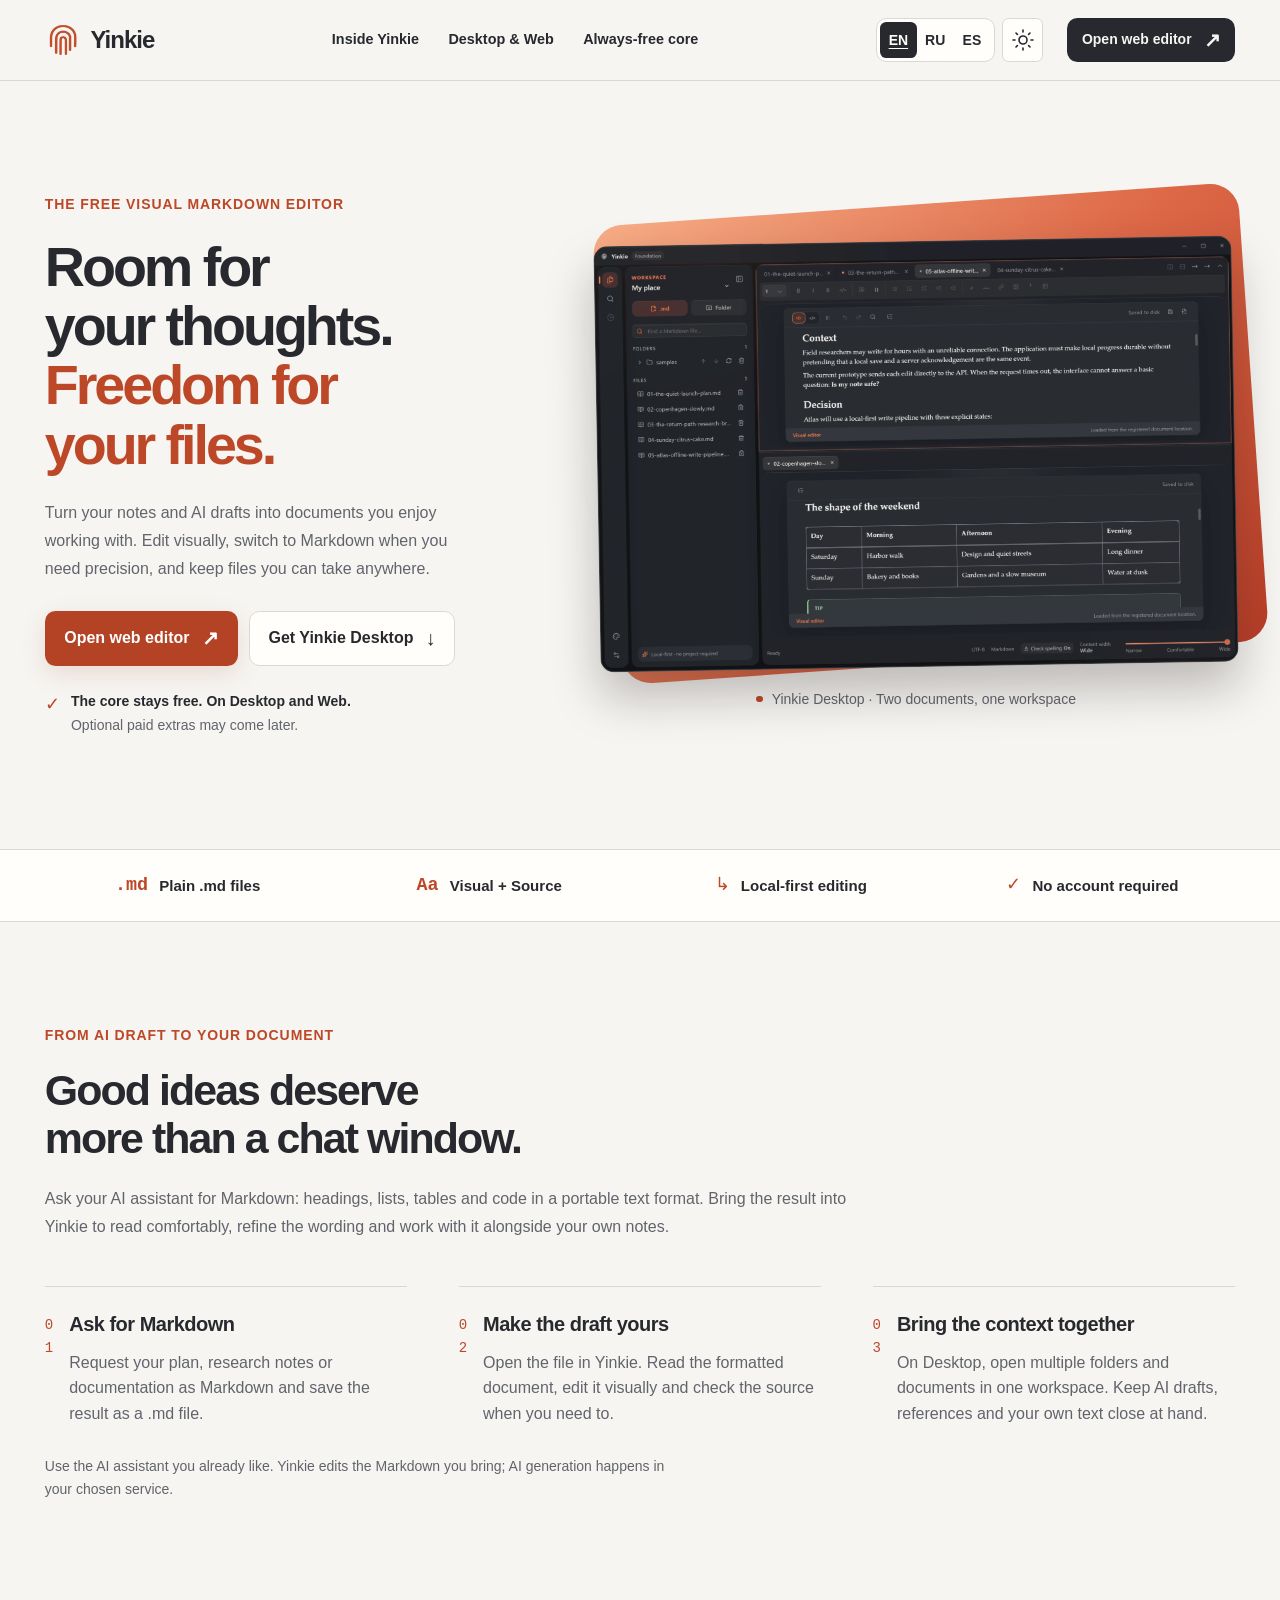
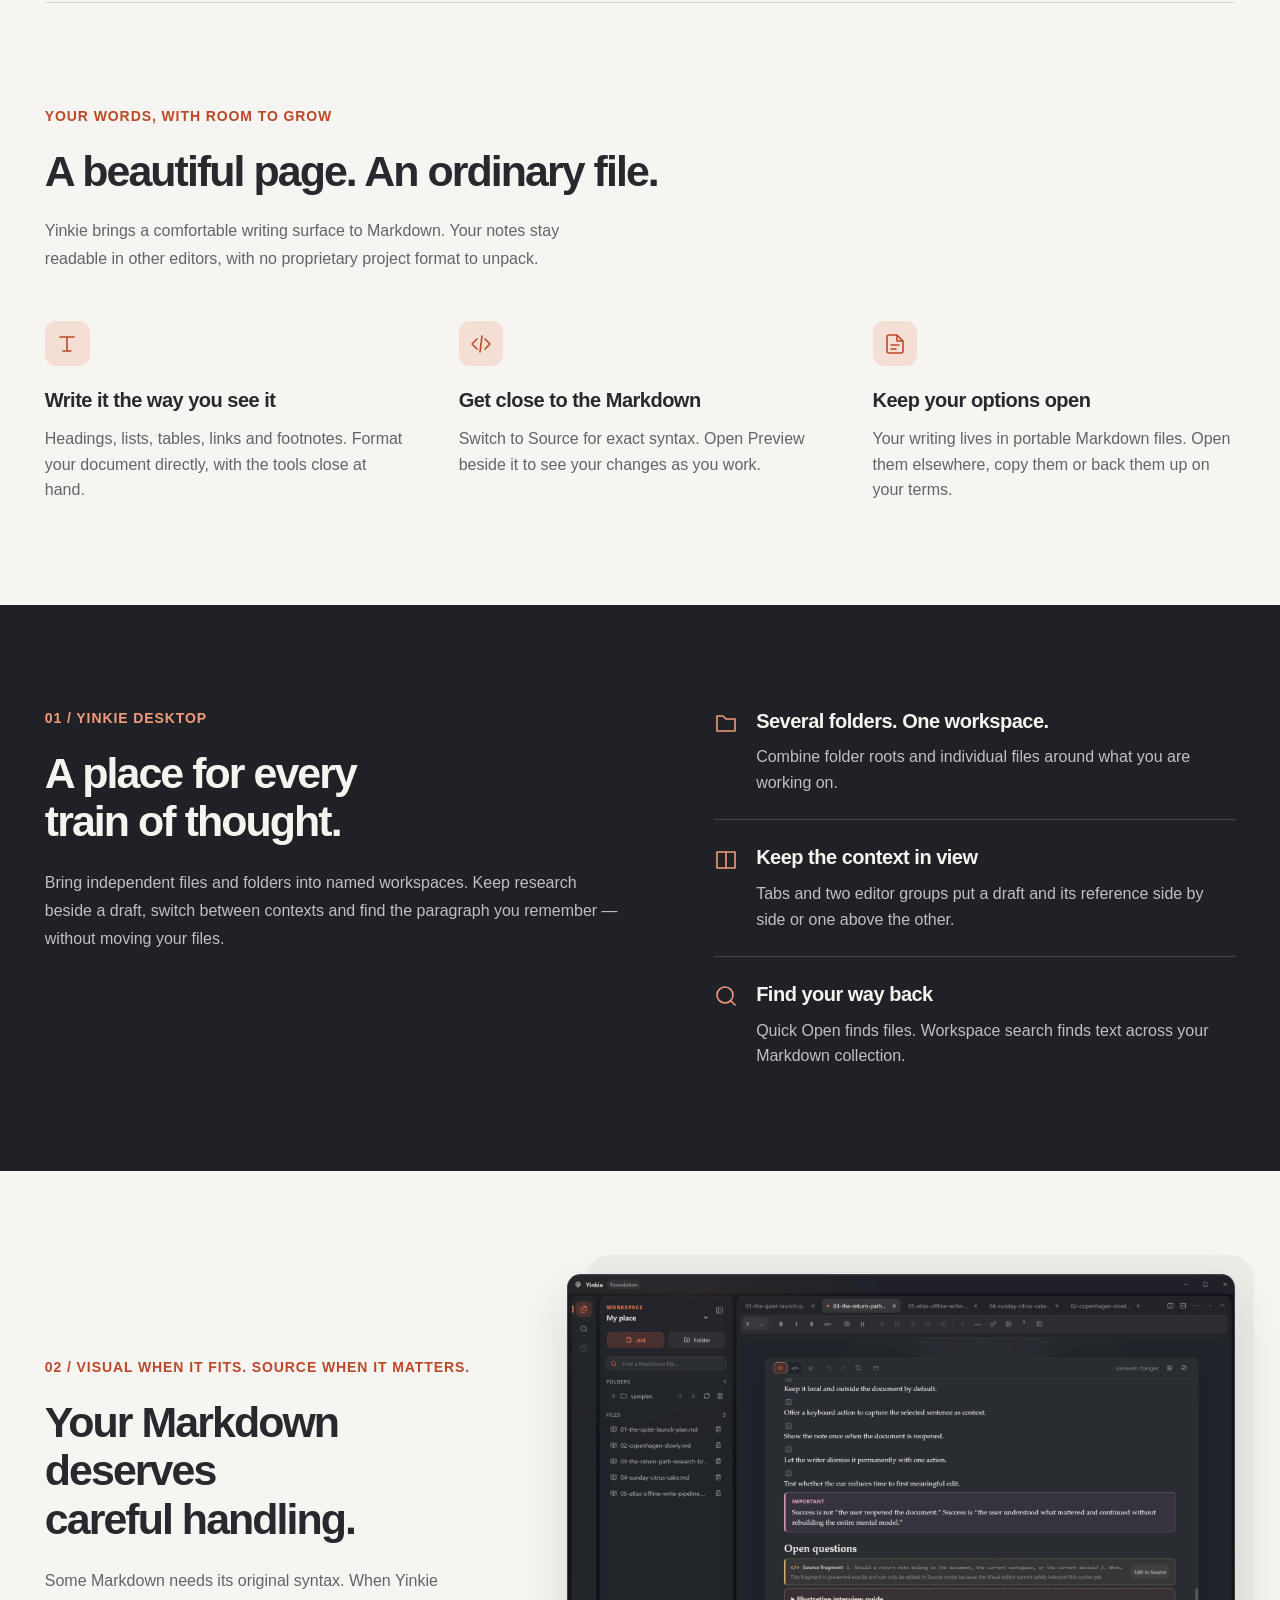
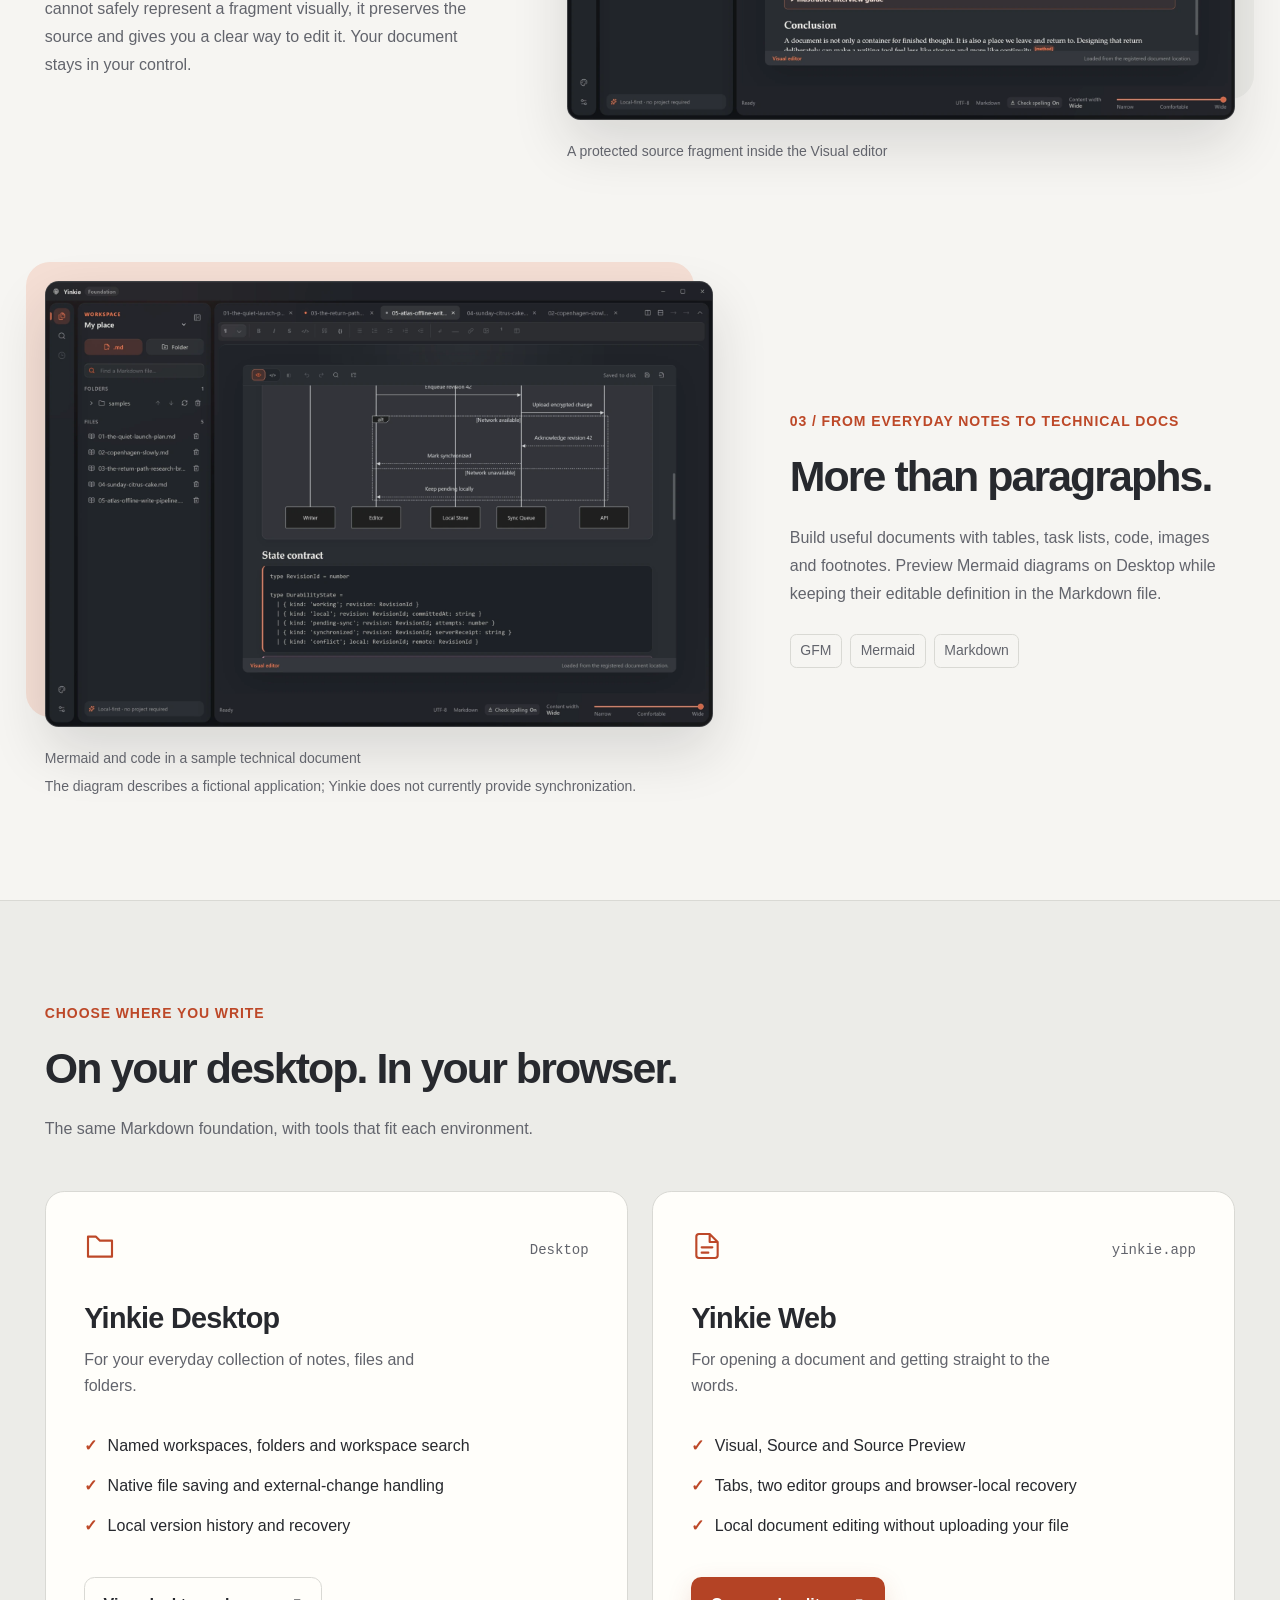
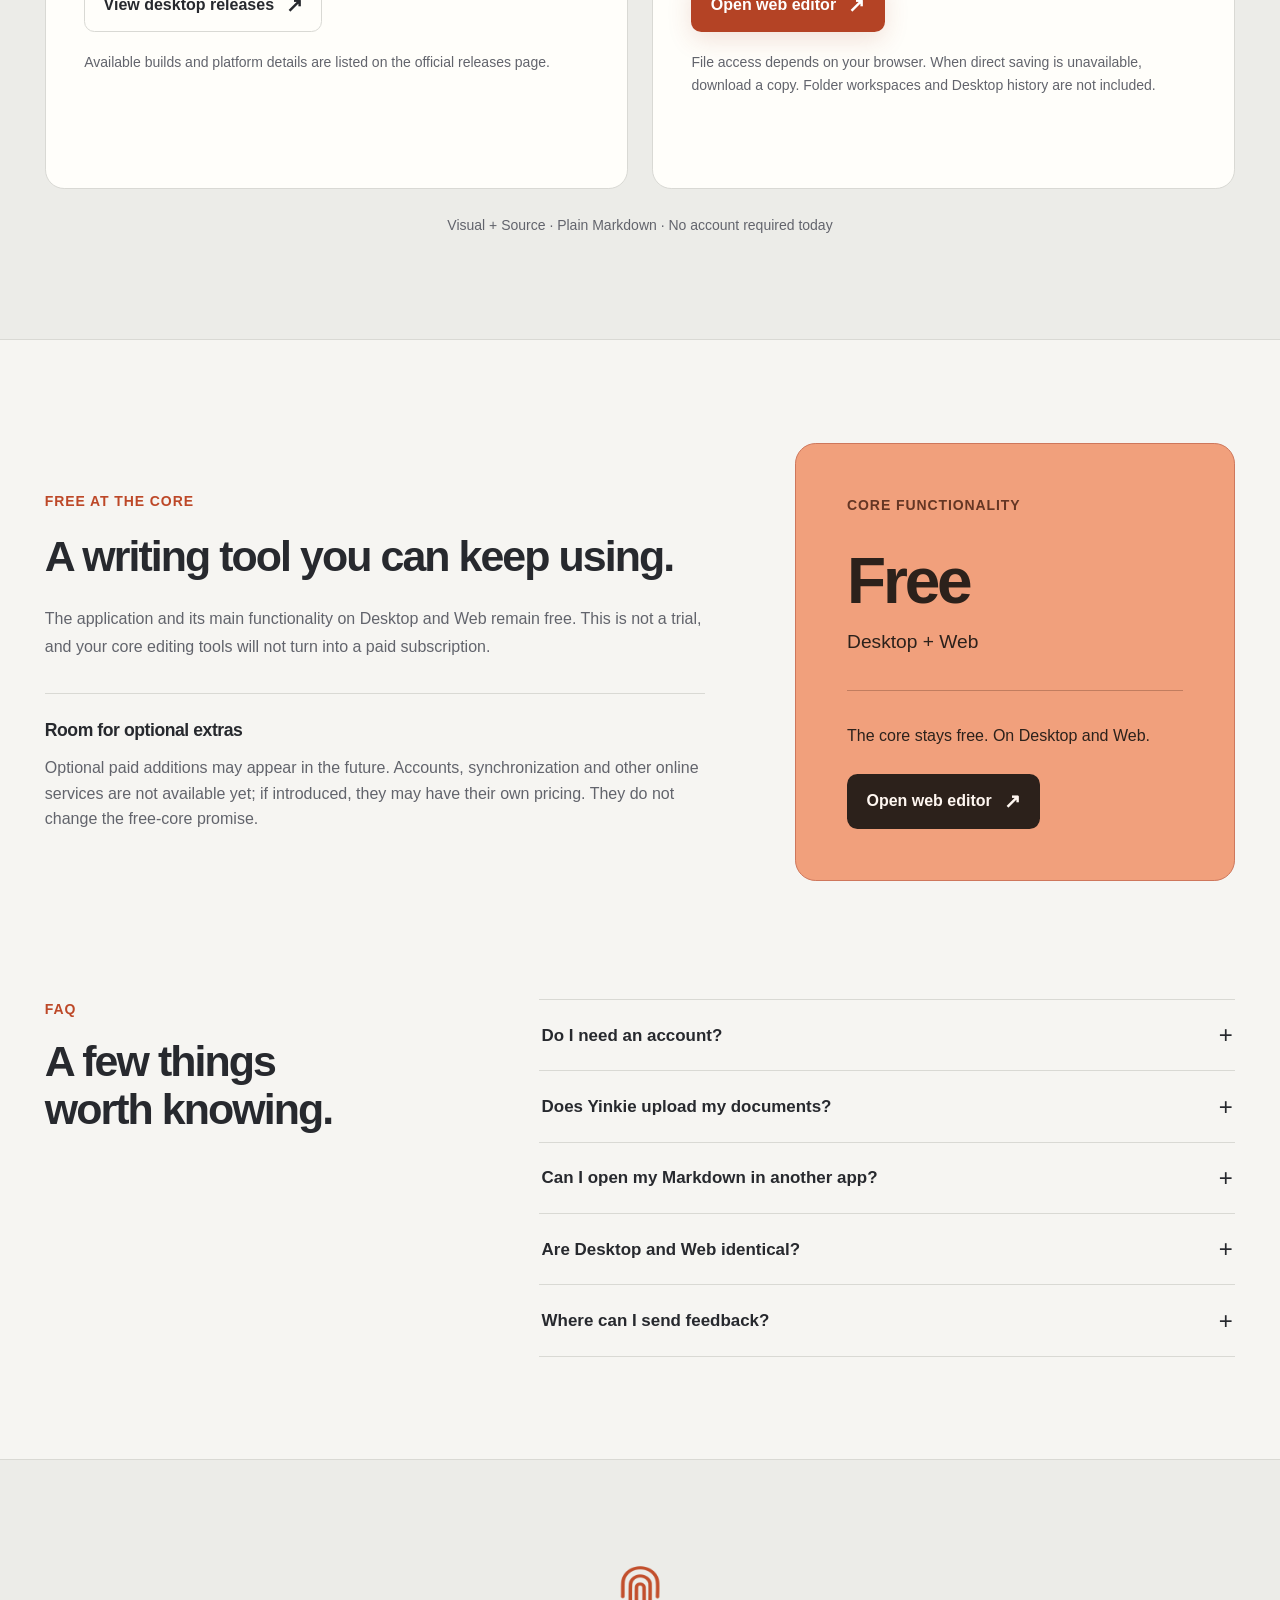
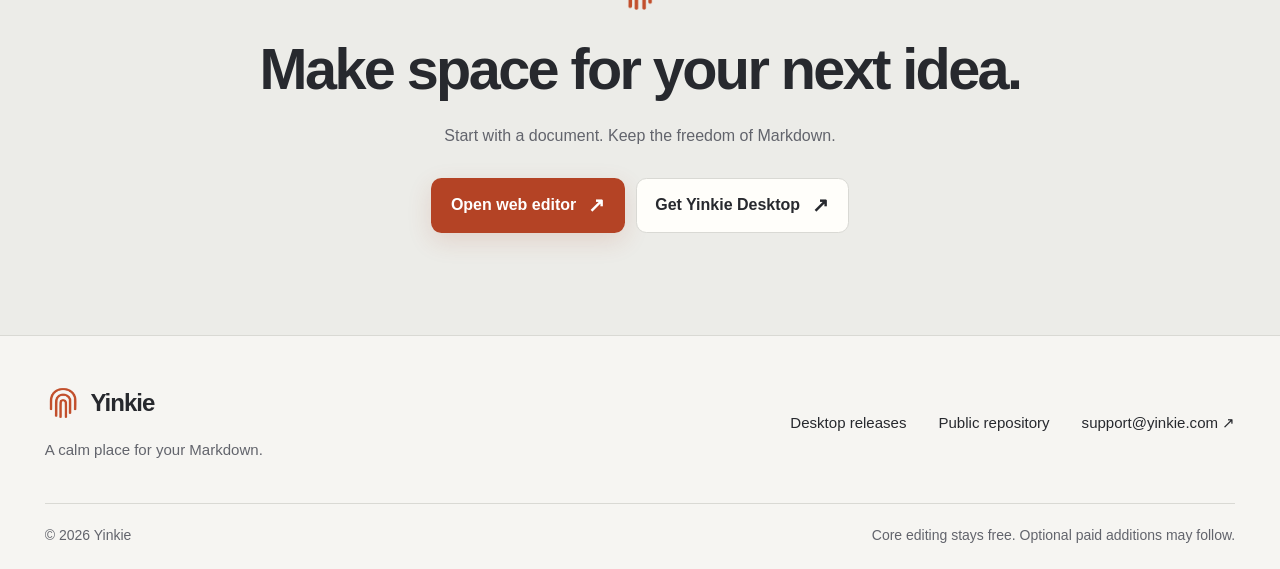
==== index.html @ 66e775d3 "Landing: Present free Markdown editing and AI document workflows" ====
<!doctype html>
<html lang="en">
<head>
  <meta charset="utf-8"/>
  <meta name="viewport" content="width=device-width, initial-scale=1"/>
  <title>Yinkie — Free visual Markdown editor</title>
  <meta name="description" content="A free visual Markdown editor for your notes and AI-generated documents. Open multiple folders on Desktop, edit visually and keep portable .md files."/>
  <meta name="theme-color" content="#f6f5f2"/>
  <meta name="color-scheme" content="light dark"/>
  <link rel="canonical" href="https://yinkie.com/"/>
  <meta property="og:type" content="website"/>
  <meta property="og:url" content="https://yinkie.com/"/>
  <meta property="og:site_name" content="Yinkie"/>
  <meta property="og:title" content="Yinkie — Free visual Markdown editor"/>
  <meta property="og:description" content="A free visual Markdown editor for your notes and AI-generated documents. Open multiple folders on Desktop, edit visually and keep portable .md files."/>
  <meta name="twitter:card" content="summary"/>
  <meta name="twitter:title" content="Yinkie — Free visual Markdown editor"/>
  <meta name="twitter:description" content="A free visual Markdown editor for your notes and AI-generated documents. Open multiple folders on Desktop, edit visually and keep portable .md files."/>
  <link rel="icon" type="image/png" href="assets/yinkie-icon.png"/>
  <script>
    try {
      const choice = localStorage.getItem('yinkie-site-theme');
      if (choice === 'light' || choice === 'dark') document.documentElement.dataset.theme = choice;
    } catch {}
  </script>
  <link rel="stylesheet" href="styles.css"/>
  <script defer src="locales.js"></script>
  <script defer src="app.js"></script>
</head>
<body>
  <a class="skip-link" href="#main"><span data-i18n="nav.skip">Skip to content</span></a>
  <header class="site-header">
    <div class="header-inner wrap">
      <a class="brand" href="#top" aria-label="Yinkie"><img src="assets/yinkie-icon.png" width="36" height="36" alt=""/><span>Yinkie</span></a>
      <nav class="main-nav" aria-label="Yinkie">
        <a href="#inside"><span data-i18n="nav.features">Inside Yinkie</span></a>
        <a href="#platforms"><span data-i18n="nav.platforms">Desktop &amp; Web</span></a>
        <a href="#free"><span data-i18n="nav.free">Always-free core</span></a>
      </nav>
      <div class="header-tools" hidden data-enhancement>
        <div class="language-controls" role="group" aria-label="Language" data-i18n-label="nav.language">
          <button type="button" lang="en" data-locale="en" aria-label="English" aria-pressed="true">EN</button>
          <button type="button" lang="ru" data-locale="ru" aria-label="Русский" aria-pressed="false">RU</button>
          <button type="button" lang="es" data-locale="es" aria-label="Español" aria-pressed="false">ES</button>
        </div>
        <button class="theme-toggle" type="button" aria-label="Dark theme" data-i18n-label="nav.theme" aria-pressed="false" data-theme-toggle><svg aria-hidden="true" viewBox="0 0 24 24" fill="none" stroke="currentColor" stroke-width="1.6" stroke-linecap="round" stroke-linejoin="round"><path d="M12 8a4 4 0 1 0 0 8 4 4 0 0 0 0-8 M12 2v2 M12 20v2 M2 12h2 M20 12h2 M5 5l1.4 1.4 M17.6 17.6l1.4 1.4 M5 19l1.4-1.4 M17.6 6.4l1.4-1.4"/></svg></button>
      </div>
      <a class="button compact header-action" href="https://yinkie.app"><span data-i18n="action.web">Open web editor</span><span aria-hidden="true">↗</span></a>
    </div>
  </header>
  <main id="main" tabindex="-1">
    <section class="hero wrap" id="top" aria-labelledby="hero-title">
      <div class="hero-copy">
        <p data-i18n="hero.eyebrow" class="eyebrow">THE FREE VISUAL MARKDOWN EDITOR</p>
        <h1 id="hero-title"><span data-i18n="hero.title">Room for your thoughts.</span> <span data-i18n="hero.accent" class="accent">Freedom for your files.</span></h1>
        <p data-i18n="hero.body" class="lede">Turn your notes and AI drafts into documents you enjoy working with. Edit visually, switch to Markdown when you need precision, and keep files you can take anywhere.</p>
        <div class="actions"><a class="button primary" href="https://yinkie.app"><span data-i18n="action.web">Open web editor</span><span aria-hidden="true">↗</span></a><a class="button secondary" href="#platforms"><span data-i18n="action.desktop">Get Yinkie Desktop</span><span aria-hidden="true">↓</span></a></div>
        <div class="free-promise"><span aria-hidden="true" class="check">✓</span><div><strong data-i18n="hero.free">The core stays free. On Desktop and Web.</strong><span data-i18n="hero.note">Optional paid extras may come later.</span></div></div>
      </div>
      <figure class="hero-media">
        <div class="product-frame"><img src="assets/screenshots/yinkie-hero.webp" width="1800" height="1201" alt="Dark Yinkie Desktop with sample documents in two editor groups and a workspace sidebar." data-i18n-alt="hero.alt" fetchpriority="high"/></div>
        <figcaption><span class="status-dot" aria-hidden="true"></span><span data-i18n="hero.caption">Yinkie Desktop · Two documents, one workspace</span></figcaption>
      </figure>
    </section>
    <div class="trust-strip"><div class="wrap trust-inner">
      <div><span class="trust-symbol" aria-hidden="true">.md</span><span data-i18n="trust.files">Plain .md files</span></div>
<div><span class="trust-symbol" aria-hidden="true">Aa</span><span data-i18n="trust.modes">Visual + Source</span></div>
<div><span class="trust-symbol" aria-hidden="true">↳</span><span data-i18n="trust.local">Local-first editing</span></div>
<div><span class="trust-symbol" aria-hidden="true">✓</span><span data-i18n="trust.account">No account required</span></div>
    </div></div>
    <section class="ai-section wrap section" aria-labelledby="ai-title">
      <div class="ai-heading"><p data-i18n="ai.kicker" class="eyebrow">FROM AI DRAFT TO YOUR DOCUMENT</p><h2 data-i18n="ai.title" id="ai-title">Good ideas deserve more than a chat window.</h2><p data-i18n="ai.body" class="lede">Ask your AI assistant for Markdown: headings, lists, tables and code in a portable text format. Bring the result into Yinkie to read comfortably, refine the wording and work with it alongside your own notes.</p></div>
      <ol class="ai-flow"><li><span class="step-number" aria-hidden="true">01</span><div><h3 data-i18n="ai.one.title" >Ask for Markdown</h3><p data-i18n="ai.one.body" >Request your plan, research notes or documentation as Markdown and save the result as a .md file.</p></div></li><li><span class="step-number" aria-hidden="true">02</span><div><h3 data-i18n="ai.two.title" >Make the draft yours</h3><p data-i18n="ai.two.body" >Open the file in Yinkie. Read the formatted document, edit it visually and check the source when you need to.</p></div></li><li><span class="step-number" aria-hidden="true">03</span><div><h3 data-i18n="ai.three.title" >Bring the context together</h3><p data-i18n="ai.three.body" >On Desktop, open multiple folders and documents in one workspace. Keep AI drafts, references and your own text close at hand.</p></div></li></ol>
      <p data-i18n="ai.note" class="ai-note">Use the AI assistant you already like. Yinkie edits the Markdown you bring; AI generation happens in your chosen service.</p>
    </section>
    <section class="intro section wrap" id="inside" aria-labelledby="intro-title">
      <div class="section-heading"><p data-i18n="intro.kicker" class="eyebrow">YOUR WORDS, WITH ROOM TO GROW</p><h2 data-i18n="intro.title" id="intro-title">A beautiful page. An ordinary file.</h2><p data-i18n="intro.body" class="lede">Yinkie brings a comfortable writing surface to Markdown. Your notes stay readable in other editors, with no proprietary project format to unpack.</p></div>
      <div class="feature-grid">
        <article class="feature"><div class="feature-icon"><svg aria-hidden="true" viewBox="0 0 24 24" fill="none" stroke="currentColor" stroke-width="1.6" stroke-linecap="round" stroke-linejoin="round"><path d="M5 5h14 M12 5v14 M8 19h8"/></svg></div><h3 data-i18n="feature.visual.title">Write it the way you see it</h3><p data-i18n="feature.visual.body">Headings, lists, tables, links and footnotes. Format your document directly, with the tools close at hand.</p></article>
<article class="feature"><div class="feature-icon"><svg aria-hidden="true" viewBox="0 0 24 24" fill="none" stroke="currentColor" stroke-width="1.6" stroke-linecap="round" stroke-linejoin="round"><path d="m8 7-5 5 5 5 m8-10 5 5-5 5 m-3-13-2 16"/></svg></div><h3 data-i18n="feature.source.title">Get close to the Markdown</h3><p data-i18n="feature.source.body">Switch to Source for exact syntax. Open Preview beside it to see your changes as you work.</p></article>
<article class="feature"><div class="feature-icon"><svg aria-hidden="true" viewBox="0 0 24 24" fill="none" stroke="currentColor" stroke-width="1.6" stroke-linecap="round" stroke-linejoin="round"><path d="M14 3H6a2 2 0 0 0-2 2v14a2 2 0 0 0 2 2h12a2 2 0 0 0 2-2V9z M14 3v6h6 M8 13h8 M8 17h5"/></svg></div><h3 data-i18n="feature.files.title">Keep your options open</h3><p data-i18n="feature.files.body">Your writing lives in portable Markdown files. Open them elsewhere, copy them or back them up on your terms.</p></article>
      </div>
    </section>
    <section class="workspace-section" aria-labelledby="workspace-title">
      <div class="wrap section workspace-inner">
        <div class="workspace-heading"><p data-i18n="workspace.kicker" class="eyebrow">01 / YINKIE DESKTOP</p><h2 data-i18n="workspace.title" id="workspace-title">A place for every train of thought.</h2><p data-i18n="workspace.body" class="lede">Bring independent files and folders into named workspaces. Keep research beside a draft, switch between contexts and find the paragraph you remember — without moving your files.</p></div>
        <div class="workspace-features">
          <article><svg aria-hidden="true" viewBox="0 0 24 24" fill="none" stroke="currentColor" stroke-width="1.6" stroke-linecap="round" stroke-linejoin="round"><path d="M3 7V5h6l3 3h9v12H3z"/></svg><div><h3 data-i18n="workspace.roots.title">Several folders. One workspace.</h3><p data-i18n="workspace.roots.body">Combine folder roots and individual files around what you are working on.</p></div></article>
<article><svg aria-hidden="true" viewBox="0 0 24 24" fill="none" stroke="currentColor" stroke-width="1.6" stroke-linecap="round" stroke-linejoin="round"><path d="M3 4h18v16H3z M12 4v16"/></svg><div><h3 data-i18n="workspace.split.title">Keep the context in view</h3><p data-i18n="workspace.split.body">Tabs and two editor groups put a draft and its reference side by side or one above the other.</p></div></article>
<article><svg aria-hidden="true" viewBox="0 0 24 24" fill="none" stroke="currentColor" stroke-width="1.6" stroke-linecap="round" stroke-linejoin="round"><path d="M17 17l4 4 M19 11a8 8 0 1 1-16 0 8 8 0 0 1 16 0"/></svg><div><h3 data-i18n="workspace.search.title">Find your way back</h3><p data-i18n="workspace.search.body">Quick Open finds files. Workspace search finds text across your Markdown collection.</p></div></article>
        </div>
      </div>
    </section>
    <section class="section wrap editorial" aria-labelledby="source-title">
      <div class="editorial-copy"><p data-i18n="source.kicker" class="eyebrow">02 / VISUAL WHEN IT FITS. SOURCE WHEN IT MATTERS.</p><h2 data-i18n="source.title" id="source-title">Your Markdown deserves careful handling.</h2><p data-i18n="source.body" class="lede">Some Markdown needs its original syntax. When Yinkie cannot safely represent a fragment visually, it preserves the source and gives you a clear way to edit it. Your document stays in your control.</p></div>
      <figure class="editorial-media source-media"><div class="product-frame"><img src="assets/screenshots/yinkie-source-preview.webp" width="1800" height="1201" alt="A sample research brief in Yinkie's Visual editor with an alert, a protected Source fragment and a details block." data-i18n-alt="source.alt" loading="lazy" decoding="async"/></div><figcaption><span data-i18n="source.caption">A protected source fragment inside the Visual editor</span></figcaption></figure>
    </section>
    <section class="section wrap editorial reverse" aria-labelledby="rich-title">
      <div class="editorial-copy"><p data-i18n="rich.kicker" class="eyebrow">03 / FROM EVERYDAY NOTES TO TECHNICAL DOCS</p><h2 data-i18n="rich.title" id="rich-title">More than paragraphs.</h2><p data-i18n="rich.body" class="lede">Build useful documents with tables, task lists, code, images and footnotes. Preview Mermaid diagrams on Desktop while keeping their editable definition in the Markdown file.</p><div class="format-tags" aria-label="Markdown"><span>GFM</span><span>Mermaid</span><span>Markdown</span></div></div>
      <figure class="editorial-media rich-media"><div class="product-frame"><img src="assets/screenshots/yinkie-workspace-search.webp" width="1800" height="1201" alt="A Mermaid sequence diagram and TypeScript code in a sample document, displayed in Yinkie Desktop." data-i18n-alt="rich.alt" loading="lazy" decoding="async"/></div><figcaption><span data-i18n="rich.caption">Mermaid and code in a sample technical document</span><span data-i18n="rich.note" class="caption-note">The diagram describes a fictional application; Yinkie does not currently provide synchronization.</span></figcaption></figure>
    </section>
    <section class="platform-section" id="platforms" aria-labelledby="platform-title">
      <div class="wrap section">
        <div class="section-heading"><p data-i18n="platform.kicker" class="eyebrow">CHOOSE WHERE YOU WRITE</p><h2 data-i18n="platform.title" id="platform-title">On your desktop. In your browser.</h2><p data-i18n="platform.body" class="lede">The same Markdown foundation, with tools that fit each environment.</p></div>
        <div class="platform-grid">
          <article class="platform-card">
            <div class="platform-top"><span class="platform-symbol" aria-hidden="true"><svg aria-hidden="true" viewBox="0 0 24 24" fill="none" stroke="currentColor" stroke-width="1.6" stroke-linecap="round" stroke-linejoin="round"><path d="M3 7V5h6l3 3h9v12H3z"/></svg></span><span class="domain">Desktop</span></div>
            <h3>Yinkie Desktop</h3><p data-i18n="platform.desktop.body" class="platform-description">For your everyday collection of notes, files and folders.</p>
            <ul class="check-list"><li data-i18n="platform.desktop.one">Named workspaces, folders and workspace search</li><li data-i18n="platform.desktop.two">Native file saving and external-change handling</li><li data-i18n="platform.desktop.three">Local version history and recovery</li></ul>
            <a class="button secondary" href="https://github.com/TrinkieYinkie/Yinkie_releases/releases"><span data-i18n="action.releases">View desktop releases</span><span aria-hidden="true">↗</span></a><p data-i18n="platform.desktop.note" class="platform-note">Available builds and platform details are listed on the official releases page.</p>
          </article>
          <article class="platform-card web-card">
            <div class="platform-top"><span class="platform-symbol" aria-hidden="true"><svg aria-hidden="true" viewBox="0 0 24 24" fill="none" stroke="currentColor" stroke-width="1.6" stroke-linecap="round" stroke-linejoin="round"><path d="M14 3H6a2 2 0 0 0-2 2v14a2 2 0 0 0 2 2h12a2 2 0 0 0 2-2V9z M14 3v6h6 M8 13h8 M8 17h5"/></svg></span><span class="domain">yinkie.app</span></div>
            <h3>Yinkie Web</h3><p data-i18n="platform.web.body" class="platform-description">For opening a document and getting straight to the words.</p>
            <ul class="check-list"><li data-i18n="platform.web.one">Visual, Source and Source Preview</li><li data-i18n="platform.web.two">Tabs, two editor groups and browser-local recovery</li><li data-i18n="platform.web.three">Local document editing without uploading your file</li></ul>
            <a class="button primary" href="https://yinkie.app"><span data-i18n="action.web">Open web editor</span><span aria-hidden="true">↗</span></a><p data-i18n="platform.web.note" class="platform-note">File access depends on your browser. When direct saving is unavailable, download a copy. Folder workspaces and Desktop history are not included.</p>
          </article>
        </div>
        <p data-i18n="platform.common" class="platform-common">Visual + Source · Plain Markdown · No account required today</p>
      </div>
    </section>
    <section class="wrap section free-section" id="free" aria-labelledby="free-title">
      <div class="free-copy"><p data-i18n="free.kicker" class="eyebrow">FREE AT THE CORE</p><h2 data-i18n="free.title" id="free-title">A writing tool you can keep using.</h2><p data-i18n="free.body" class="lede">The application and its main functionality on Desktop and Web remain free. This is not a trial, and your core editing tools will not turn into a paid subscription.</p>
        <div class="future-note"><h3 data-i18n="free.future.title">Room for optional extras</h3><p data-i18n="free.future">Optional paid additions may appear in the future. Accounts, synchronization and other online services are not available yet; if introduced, they may have their own pricing. They do not change the free-core promise.</p></div>
      </div>
      <div class="free-card"><p data-i18n="free.label" class="eyebrow">CORE FUNCTIONALITY</p><p data-i18n="free.price" class="price">Free</p><p data-i18n="free.scope" class="free-scope">Desktop + Web</p><span class="free-divider" aria-hidden="true"></span><p data-i18n="hero.free">The core stays free. On Desktop and Web.</p><a class="button ink-button" href="https://yinkie.app"><span data-i18n="action.web">Open web editor</span><span aria-hidden="true">↗</span></a></div>
    </section>
    <section class="faq-section wrap section" aria-labelledby="faq-title">
      <div><p class="eyebrow">FAQ</p><h2 data-i18n="faq.title" id="faq-title">A few things worth knowing.</h2></div>
      <div class="faq-list"><details><summary><span data-i18n="faq.one.q">Do I need an account?</span><span class="disclosure-icon" aria-hidden="true">+</span></summary><p data-i18n="faq.one.a">No account is required for the current editor. Account-based services may be introduced later as optional additions.</p></details>
<details><summary><span data-i18n="faq.two.q">Does Yinkie upload my documents?</span><span class="disclosure-icon" aria-hidden="true">+</span></summary><p data-i18n="faq.two.a">Opening and editing a local document does not require uploading it to Yinkie. Remote images in a document are loaded only with your explicit permission.</p></details>
<details><summary><span data-i18n="faq.three.q">Can I open my Markdown in another app?</span><span class="disclosure-icon" aria-hidden="true">+</span></summary><p data-i18n="faq.three.a">Yes. Your content stays in ordinary Markdown files, without a proprietary Yinkie project format. How advanced Markdown appears depends on the other editor's support.</p></details>
<details><summary><span data-i18n="faq.four.q">Are Desktop and Web identical?</span><span class="disclosure-icon" aria-hidden="true">+</span></summary><p data-i18n="faq.four.a">They share the core editor. Desktop adds native workspaces, workspace search, local history and file observation. Web works within browser file permissions and provides browser-local recovery.</p></details>
<details><summary><span data-i18n="faq.five.q">Where can I send feedback?</span><span class="disclosure-icon" aria-hidden="true">+</span></summary><p data-i18n="faq.five.a">Write to support@yinkie.com or use the public GitHub issues. When sharing an example or screenshot publicly, use fictional content and remove personal information.</p></details></div>
    </section>
    <section class="final-section" aria-labelledby="final-title"><div class="wrap section"><img src="assets/yinkie-icon.png" width="52" height="52" alt=""/><h2 data-i18n="final.title" id="final-title">Make space for your next idea.</h2><p data-i18n="final.body" class="lede">Start with a document. Keep the freedom of Markdown.</p><div class="actions"><a class="button primary" href="https://yinkie.app"><span data-i18n="action.web">Open web editor</span><span aria-hidden="true">↗</span></a><a class="button secondary" href="https://github.com/TrinkieYinkie/Yinkie_releases/releases"><span data-i18n="action.desktop">Get Yinkie Desktop</span><span aria-hidden="true">↗</span></a></div></div></section>
  </main>
  <footer class="site-footer wrap">
    <div class="footer-top"><div><a class="brand" href="#top"><img src="assets/yinkie-icon.png" width="32" height="32" alt=""/>Yinkie</a><p data-i18n="footer.tagline">A calm place for your Markdown.</p></div>
      <nav aria-label="Yinkie links">
        <a href="https://github.com/TrinkieYinkie/Yinkie_releases/releases"><span data-i18n="footer.releases">Desktop releases</span></a>
        <a href="https://github.com/TrinkieYinkie/Yinkie_releases"><span data-i18n="footer.github">Public repository</span></a>
        <a href="mailto:support@yinkie.com">support@yinkie.com <span aria-hidden="true">↗</span></a>
      </nav>
    </div>
    <div class="footer-bottom"><span>© 2026 Yinkie</span><p data-i18n="footer.note">Core editing stays free. Optional paid additions may follow.</p></div>
  </footer>
</body>
</html>
---- styles.css ----
:root {
  color-scheme: light;
  --page: #f6f5f2;
  --surface: #fffefa;
  --soft: #ecece8;
  --ink: #27292e;
  --muted: #62646c;
  --line: #d9d9d4;
  --accent: #bd4828;
  --accent-hover: #9e361e;
  --accent-soft: #f5dfd5;
  --focus: #a63620;
  --night: #202126;
  --night-ink: #f6f4ee;
  --night-muted: #bdc0c7;
  --night-line: #46474e;
  --shadow: 0 1.5rem 3.5rem #191a1e24;
  --header: #f6f5f2f2;
  --scroll-track: #e6e5e0;
  --scroll-thumb: #97938d;
  --scroll-hover: #746e67;
  --scroll-active: #bd4828;
  --scroll-corner: #e6e5e0;
  --control: #fffefa;
  --control-hover: #e9e7e1;
  --control-selected: #27292e;
  --control-selected-ink: #fffefa;
  --control-disabled: #8b8b88;
  --radius: .85rem;
  --content: 81rem;
}
:root[data-theme="dark"] {
  color-scheme: dark;
  --page: #191a1e; --surface: #222429; --soft: #202227;
  --ink: #f1f1ec; --muted: #b7b9c1; --line: #3d3f45;
  --accent: #f1906e; --accent-hover: #ffac8c; --accent-soft: #3e2b25;
  --focus: #ffac8c; --shadow: 0 1.5rem 3.5rem #0005; --header: #191a1ef2;
  --scroll-track: #202227; --scroll-thumb: #74767e; --scroll-hover: #979aa3;
  --scroll-active: #f1906e; --scroll-corner: #202227;
  --control: #25272d; --control-hover: #373941; --control-selected: #f1f1ec;
  --control-selected-ink: #191a1e; --control-disabled: #81838b;
}
@media (prefers-color-scheme: dark) {
  :root:not([data-theme="light"]) {
    color-scheme: dark;
    --page: #191a1e; --surface: #222429; --soft: #202227;
    --ink: #f1f1ec; --muted: #b7b9c1; --line: #3d3f45;
    --accent: #f1906e; --accent-hover: #ffac8c; --accent-soft: #3e2b25;
    --focus: #ffac8c; --shadow: 0 1.5rem 3.5rem #0005; --header: #191a1ef2;
    --scroll-track: #202227; --scroll-thumb: #74767e; --scroll-hover: #979aa3;
    --scroll-active: #f1906e; --scroll-corner: #202227;
    --control: #25272d; --control-hover: #373941; --control-selected: #f1f1ec;
    --control-selected-ink: #191a1e; --control-disabled: #81838b;
  }
}
* { box-sizing: border-box; scrollbar-width: thin; scrollbar-color: var(--scroll-thumb) var(--scroll-track); }
*::-webkit-scrollbar { width: .65rem; height: .65rem; }
*::-webkit-scrollbar-track { background: var(--scroll-track); }
*::-webkit-scrollbar-thumb { background: var(--scroll-thumb); border: .16rem solid var(--scroll-track); border-radius: 1rem; }
*::-webkit-scrollbar-thumb:hover { background: var(--scroll-hover); }
*::-webkit-scrollbar-thumb:active { background: var(--scroll-active); }
*::-webkit-scrollbar-corner { background: var(--scroll-corner); }
html { scroll-behavior: smooth; scroll-padding-top: 7rem; }
body { margin: 0; background: var(--page); color: var(--ink); font-family: "Segoe UI", Inter, ui-sans-serif, -apple-system, BlinkMacSystemFont, sans-serif; line-height: 1.6; font-size: 1rem; overflow-wrap: anywhere; }
[hidden] { display: none !important; }
a { color: inherit; text-decoration: none; }
button { font: inherit; color: inherit; cursor: pointer; }
button:disabled { cursor: default; color: var(--control-disabled); }
img { display: block; max-width: 100%; height: auto; }
svg { width: 1.5rem; height: 1.5rem; flex-shrink: 0; }
figure, h1, h2, h3, p { margin: 0; }
p + p { margin-top: 1rem; }
:focus-visible { outline: .18rem solid var(--focus); outline-offset: .28rem; }
::selection { background: var(--accent-soft); color: var(--ink); }
.wrap { width: min(var(--content), calc(100% - clamp(2rem, 7vw, 7rem))); margin-inline: auto; }
.section { padding-block: clamp(4.25rem, 8vw, 7.5rem); }
.eyebrow { color: var(--accent); font-size: .875rem; line-height: 1.55; font-weight: 700; letter-spacing: .065em; }
h1, h2, h3 { text-wrap: balance; }
h1 { font-size: clamp(2.8rem, 4.35vw, 4.55rem); line-height: 1.065; font-weight: 730; letter-spacing: -.055em; }
h2 { font-size: clamp(2.15rem, 3.35vw, 3.4rem); line-height: 1.13; font-weight: 680; letter-spacing: -.045em; }
h3 { font-size: 1.25rem; font-weight: 650; line-height: 1.35; letter-spacing: -.025em; }
.lede { font-size: clamp(1rem, 1.2vw, 1.14rem); line-height: 1.75; color: var(--muted); }
.accent { display: block; color: var(--accent); }
.skip-link { position: fixed; z-index: 100; inset: .5rem auto auto 1rem; padding: .75rem 1.2rem; border-radius: var(--radius); color: var(--page); background: var(--ink); transform: translateY(-200%); }
.skip-link:focus { transform: none; }
.site-header { position: sticky; top: 0; z-index: 20; border-bottom: 1px solid var(--line); background: var(--header); backdrop-filter: blur(1rem); }
.header-inner { display: flex; flex-wrap: wrap; align-items: center; min-height: 5rem; gap: 1.5rem; }
.brand { display: inline-flex; gap: .6rem; align-items: center; font-size: 1.5rem; font-weight: 750; letter-spacing: -.04em; flex-shrink: 0; }
.brand img { width: 2.25rem; height: 2.25rem; object-fit: contain; }
.main-nav { display: flex; gap: clamp(1rem, 2.3vw, 2rem); margin-inline: auto; font-size: .9rem; font-weight: 550; }
.main-nav a:hover, .site-footer a:hover { color: var(--accent); }
.header-tools { display: flex; flex-wrap: wrap; align-items: center; gap: .45rem; }
.language-controls { display: flex; padding: .2rem; border: 1px solid var(--line); background: var(--control); border-radius: .65rem; }
.language-controls button, .theme-toggle { border: 0; border-radius: .4rem; background: var(--control); min-height: 2.25rem; min-width: 2.3rem; padding: .35rem .4rem; font-size: .875rem; line-height: 1; font-weight: 600; }
.language-controls button:hover, .theme-toggle:hover { background: var(--control-hover); }
.language-controls button[aria-pressed="true"] { background: var(--control-selected); color: var(--control-selected-ink); text-decoration: underline; text-underline-offset: .2em; }
.theme-toggle { display: grid; place-items: center; min-width: 2.6rem; min-height: 2.7rem; border: 1px solid var(--line); }
.theme-toggle[aria-pressed="true"] { background: var(--accent-soft); color: var(--accent); box-shadow: inset 0 -.15rem var(--accent); }
.button { display: inline-flex; align-items: center; justify-content: center; gap: .75rem; padding: .95rem 1.15rem; border: 1px solid transparent; border-radius: .65rem; font-size: 1rem; line-height: 1.4; font-weight: 650; text-align: center; transition: background .15s ease, box-shadow .15s ease, transform .15s ease; }
.button > span[aria-hidden] { font-size: 1.25rem; line-height: 1; }
.button:hover { transform: translateY(-.1rem); }
.primary { color: #fff; background: #b44325; box-shadow: 0 .5rem 1.5rem #a33c2525; }
.primary:hover { background: #96381e; }
.secondary { border-color: var(--line); background: var(--surface); color: var(--ink); }
.secondary:hover { background: var(--control-hover); }
.compact { padding: .7rem .85rem; background: var(--ink); color: var(--page); font-size: .875rem; }
.compact:hover { background: var(--accent); color: var(--page); }
.actions { display: flex; gap: .7rem; flex-wrap: wrap; align-items: center; }
.hero { display: grid; grid-template-columns: minmax(0, .88fr) minmax(0, 1.12fr); align-items: center; gap: clamp(2rem, 4vw, 4.5rem); padding-block: clamp(4.5rem, 8.8vw, 8.5rem); }
.hero-copy > .eyebrow { margin-bottom: 1.4rem; }
.hero-copy .lede { margin-block: 1.5rem 1.75rem; max-width: 47ch; }
.free-promise { display: flex; gap: .7rem; margin-top: 1.55rem; align-items: start; font-size: .875rem; line-height: 1.65; }
.free-promise strong { display: block; font-weight: 600; }
.free-promise div > span { display: block; color: var(--muted); }
.check { color: var(--accent); font-size: 1.1rem; }
.hero-media { position: relative; padding-block: 1.8rem .5rem; isolation: isolate; }
.hero-media::before { content: ""; position: absolute; z-index: -1; inset: -.5rem -1.15rem 3.4rem .6rem; border-radius: 1.8rem; transform: rotate(-4deg); background: linear-gradient(135deg, #f8ae87 0%, #dd6847 53%, #b93e28 100%); }
.product-frame { border: 1px solid #7b7b7b55; border-radius: var(--radius); overflow: hidden; background: #202227; box-shadow: var(--shadow); }
.product-frame img { width: 100%; }
.hero-media .product-frame { transform: rotate(-1deg); box-shadow: 0 1.5rem 3rem #1d131345; }
figcaption { color: var(--muted); margin-top: 1.25rem; font-size: .875rem; line-height: 1.6; }
.hero-media figcaption { display: flex; align-items: center; gap: .55rem; justify-content: center; text-align: center; }
.status-dot { width: .4rem; height: .4rem; border-radius: 50%; background: var(--accent); flex-shrink: 0; }
.trust-strip { border-block: 1px solid var(--line); background: var(--surface); }
.trust-inner { display: grid; grid-template-columns: repeat(4, minmax(0,1fr)); padding-block: 1.3rem; gap: 1rem; }
.trust-inner > div { display: flex; min-width: 0; gap: .7rem; align-items: center; justify-content: center; font-size: .94rem; font-weight: 560; }
.trust-symbol { color: var(--accent); font-family: ui-monospace, monospace; font-size: 1.15rem; font-weight: 550; }
.section-heading { max-width: 48rem; margin-bottom: 3rem; }
.section-heading .eyebrow, .editorial-copy .eyebrow, .workspace-heading .eyebrow, .free-copy > .eyebrow { margin-bottom: 1.2rem; }
.section-heading .lede { max-width: 62ch; margin-top: 1.4rem; }
.feature-grid { display: grid; grid-template-columns: repeat(3, minmax(0,1fr)); gap: clamp(1.5rem, 4vw, 4rem); }
.feature-icon { color: var(--accent); background: var(--accent-soft); display: grid; place-items: center; width: 2.8rem; height: 2.8rem; border-radius: .7rem; margin-bottom: 1.3rem; }
.feature p { color: var(--muted); margin-top: .75rem; }
.workspace-section { background: var(--night); color: var(--night-ink); }
.workspace-inner { display: grid; grid-template-columns: minmax(0,1fr) minmax(0,.9fr); gap: clamp(3rem, 7vw, 8rem); }
.workspace-heading .eyebrow { color: #f29b79; }
.workspace-heading .lede { color: var(--night-muted); margin-top: 1.5rem; }
.workspace-features { align-self: center; }
.workspace-features article { display: flex; gap: 1.15rem; padding-block: 1.5rem; border-bottom: 1px solid var(--night-line); }
.workspace-features article:first-child { padding-top: 0; }
.workspace-features article:last-child { border-bottom: 0; padding-bottom: 0; }
.workspace-features svg { color: #f29b79; margin-top: .2rem; }
.workspace-features p { color: var(--night-muted); margin-top: .6rem; }
.editorial { display: grid; grid-template-columns: minmax(0,.8fr) minmax(0,1.2fr); gap: clamp(2.5rem,6vw,6rem); align-items: center; }
.editorial .lede { margin-top: 1.5rem; }
.editorial + .editorial { padding-top: 1rem; }
.reverse { grid-template-columns: minmax(0,1.2fr) minmax(0,.8fr); }
.reverse .editorial-media { grid-column: 1; grid-row: 1; }
.reverse .editorial-copy { grid-column: 2; }
.editorial-media { position: relative; isolation: isolate; min-width: 0; }
.editorial-media::before { content: ""; position: absolute; inset: -1.2rem -1.2rem 4rem 1.2rem; z-index: -1; background: var(--soft); border-radius: 1.5rem; }
.rich-media::before { background: var(--accent-soft); inset: -1.2rem 1.2rem 5rem -1.2rem; }
.caption-note { display: block; margin-top: .35rem; }
.format-tags { display: flex; flex-wrap: wrap; gap: .5rem; margin-top: 1.6rem; }
.format-tags span { border: 1px solid var(--line); border-radius: .4rem; padding: .3rem .6rem; color: var(--muted); font-size: .875rem; }
.platform-section { background: var(--soft); border-block: 1px solid var(--line); }
.platform-grid { display: grid; grid-template-columns: repeat(2,minmax(0,1fr)); gap: 1.5rem; }
.platform-card { padding: clamp(1.5rem, 3vw, 2.5rem); border: 1px solid var(--line); border-radius: 1.2rem; background: var(--surface); display: flex; flex-direction: column; }
.platform-top { display: flex; justify-content: space-between; align-items: center; margin-bottom: 1.8rem; }
.platform-symbol { color: var(--accent); }
.platform-symbol svg { width: 2rem; height: 2rem; }
.domain { color: var(--muted); font-family: ui-monospace, monospace; font-size: .875rem; }
.platform-card h3 { font-size: 1.8rem; }
.platform-description { color: var(--muted); margin-top: .6rem; max-width: 42ch; }
.check-list { list-style: none; padding: 0; margin-block: 1.7rem 2rem; }
.check-list li { display: flex; gap: .65rem; padding-block: .45rem; }
.check-list li::before { content: "✓"; color: var(--accent); font-weight: 650; }
.platform-card .button { margin-top: auto; align-self: flex-start; }
.platform-note { font-size: .875rem; color: var(--muted); margin-top: 1.2rem; min-height: 7em; }
.platform-common { font-size: .875rem; text-align: center; color: var(--muted); margin-top: 1.6rem; }
.free-section { display: grid; grid-template-columns: minmax(0,1.2fr) minmax(0,.8fr); gap: clamp(2rem,7vw,8rem); align-items: center; }
.free-copy > .lede { margin-top: 1.5rem; }
.future-note { border-top: 1px solid var(--line); margin-top: 2rem; padding-top: 1.6rem; }
.future-note h3 { font-size: 1.1rem; }
.future-note p { color: var(--muted); margin-top: .75rem; }
.free-card { background: #f1a07c; color: #2c211b; padding: clamp(2rem,4vw,3.5rem); border: 1px solid #ce775c; border-radius: 1.3rem; }
.free-card .eyebrow { color: #653624; font-size: .875rem; }
.price { font-size: clamp(3.5rem,5vw,5.5rem); font-weight: 730; line-height: 1.15; letter-spacing: -.05em; margin-top: 1.8rem; }
.free-scope { font-size: 1.2rem; margin-top: .5rem; }
.free-divider { display: block; border-top: 1px solid #65362455; margin-block: 2rem; }
.free-card .button { margin-top: 1.6rem; }
.ink-button { background: #2c211b; color: #fff7f1; }
.ink-button:hover { background: #513528; }
.free-card :focus-visible { outline-color: #2c211b; }
.faq-section { display: grid; grid-template-columns: minmax(0,.75fr) minmax(0,1.25fr); gap: clamp(2rem,6vw,6rem); padding-top: 1rem; }
.faq-section h2 { margin-top: 1rem; }
.faq-list details { border-bottom: 1px solid var(--line); }
.faq-list details:first-child { border-top: 1px solid var(--line); }
.faq-list summary { display: flex; align-items: center; justify-content: space-between; gap: 1.25rem; padding: 1.35rem .15rem; font-size: 1.06rem; font-weight: 600; cursor: pointer; list-style: none; border-radius: .2rem; }
.faq-list summary::-webkit-details-marker { display: none; }
.faq-list summary:hover { color: var(--accent); }
.faq-list details[open] summary { color: var(--accent); }
.faq-list details > p { padding: 0 2rem 1.4rem .15rem; color: var(--muted); }
.disclosure-icon { flex-shrink: 0; font-size: 1.5rem; font-weight: 400; line-height: 1; transition: transform .15s ease; }
details[open] .disclosure-icon { transform: rotate(45deg); }
.final-section { background: var(--soft); border-block: 1px solid var(--line); text-align: center; }
.final-section .wrap { max-width: 57rem; }
.final-section img { margin-inline: auto; margin-bottom: 1.4rem; }
.final-section h2 { font-size: clamp(2.3rem,4.5vw,4.5rem); }
.final-section .lede { margin-top: 1.25rem; }
.final-section .actions { justify-content: center; margin-top: 1.75rem; }
.site-footer { padding-top: 3rem; padding-bottom: 1.4rem; }
.footer-top { display: flex; justify-content: space-between; gap: 2rem; padding-bottom: 2.5rem; }
.footer-top p { color: var(--muted); margin-top: .6rem; font-size: .94rem; }
.footer-top nav { display: flex; flex-wrap: wrap; align-items: center; justify-content: flex-end; gap: 1rem 2rem; font-size: .94rem; }
.footer-bottom { display: flex; justify-content: space-between; gap: 1rem 2rem; padding-top: 1.3rem; border-top: 1px solid var(--line); color: var(--muted); font-size: .875rem; }
@media (min-width: 100rem) { .hero { padding-block: 8rem; } }
@media (max-width: 74rem) {
  .header-action { display: none; }
  .header-tools { margin-left: auto; }
  .main-nav { margin-inline: auto; }
  .hero { gap: 2rem; }
  .hero .actions { align-items: stretch; }
  .hero .button { font-size: .94rem; }
}
@media (max-width: 58rem) {
  .main-nav { display: none; }
  .hero { grid-template-columns: 1fr; padding-top: 3.5rem; padding-bottom: 3rem; gap: 3rem; }
  .hero-copy { max-width: 46rem; }
  h1 { font-size: clamp(2.8rem,7vw,4.5rem); max-width: 17ch; }
  .hero-copy .lede { max-width: 60ch; }
  .hero-media { max-width: 47rem; width: calc(100% - 1rem); margin-inline: auto; }
  .trust-inner { grid-template-columns: repeat(2,minmax(0,1fr)); gap: 1.1rem; }
  .trust-inner > div { justify-content: start; }
  .feature-grid { gap: 1.5rem; }
  .workspace-inner { grid-template-columns: 1fr; gap: 2.5rem; }
  .editorial, .reverse { grid-template-columns: 1fr; }
  .editorial-copy { max-width: 42rem; }
  .reverse .editorial-copy, .reverse .editorial-media { grid-column: auto; grid-row: auto; }
  .editorial-media { max-width: 47rem; width: calc(100% - 1rem); margin-inline: auto; }
  .free-section { gap: 2.5rem; grid-template-columns: minmax(0,1fr) minmax(0,.8fr); }
  .faq-section { grid-template-columns: 1fr; gap: 2rem; }
  .footer-top, .footer-bottom { flex-direction: column; }
  .footer-top nav { justify-content: start; }
}
@media (max-width: 40rem) {
  .header-inner { min-height: 4.5rem; gap: .5rem; }
  .brand { font-size: 1.35rem; gap: .4rem; }
  .brand img { width: 1.8rem; height: 1.8rem; }
  .header-tools { gap: .3rem; }
  .language-controls button { min-width: 2.1rem; }
  .hero { padding-top: 3rem; }
  h1 { font-size: clamp(2.55rem, 9vw, 3.5rem); }
  .hero-media::before { inset: .2rem -.35rem 3.7rem .35rem; }
  .hero-media .product-frame { transform: none; }
  .hero .actions { flex-direction: column; align-items: stretch; }
  .eyebrow { font-size: .875rem; letter-spacing: .035em; }
  .trust-inner { gap: .9rem .6rem; }
  .trust-inner > div { font-size: .875rem; gap: .45rem; }
  .feature-grid, .platform-grid, .free-section { grid-template-columns: 1fr; }
  .feature { border-top: 1px solid var(--line); padding-top: 1.6rem; }
  .feature-grid { gap: 2rem; }
  .feature-icon { margin-bottom: 1rem; }
  .platform-note { min-height: 0; }
  .free-card { max-width: 30rem; width: 100%; }
  .price { font-size: 3.75rem; }
  .editorial-media::before { inset-inline: -.35rem .35rem; }
  .footer-top nav { flex-direction: column; align-items: flex-start; }
}
@media (max-height: 35rem) { .site-header { position: relative; } html { scroll-padding-top: 1rem; } }
@media (prefers-reduced-motion: reduce) {
  html { scroll-behavior: auto; }
  *, *::before, *::after { transition: none !important; animation: none !important; }
  .button:hover { transform: none; }
}
@media (forced-colors: active) {
  .button, .product-frame, .free-card, .feature-icon { border: 1px solid CanvasText; }
  .language-controls button[aria-pressed="true"], .theme-toggle[aria-pressed="true"] { outline: 2px solid Highlight; }
  .hero-media::before, .editorial-media::before { display: none; }
}

.ai-section { border-bottom: 1px solid var(--line); }
.ai-heading { max-width: 52rem; }
.ai-heading h2 { margin-block: 1.2rem 1.4rem; }
.ai-flow { display: grid; grid-template-columns: repeat(3,minmax(0,1fr)); list-style: none; padding: 0; margin-block: 2.8rem 1.8rem; gap: clamp(1.5rem,4vw,4rem); }
.ai-flow li { display: flex; gap: 1rem; align-items: flex-start; border-top: 1px solid var(--line); padding-top: 1.5rem; }
.ai-flow p { color: var(--muted); margin-top: .75rem; }
.step-number { color: var(--accent); font-family: ui-monospace,monospace; font-size: .875rem; margin-top: .22rem; }
.ai-note { color: var(--muted); max-width: 82ch; font-size: .875rem; }
@media (max-width: 58rem) { .ai-flow { grid-template-columns: 1fr; gap: 1.5rem; } }
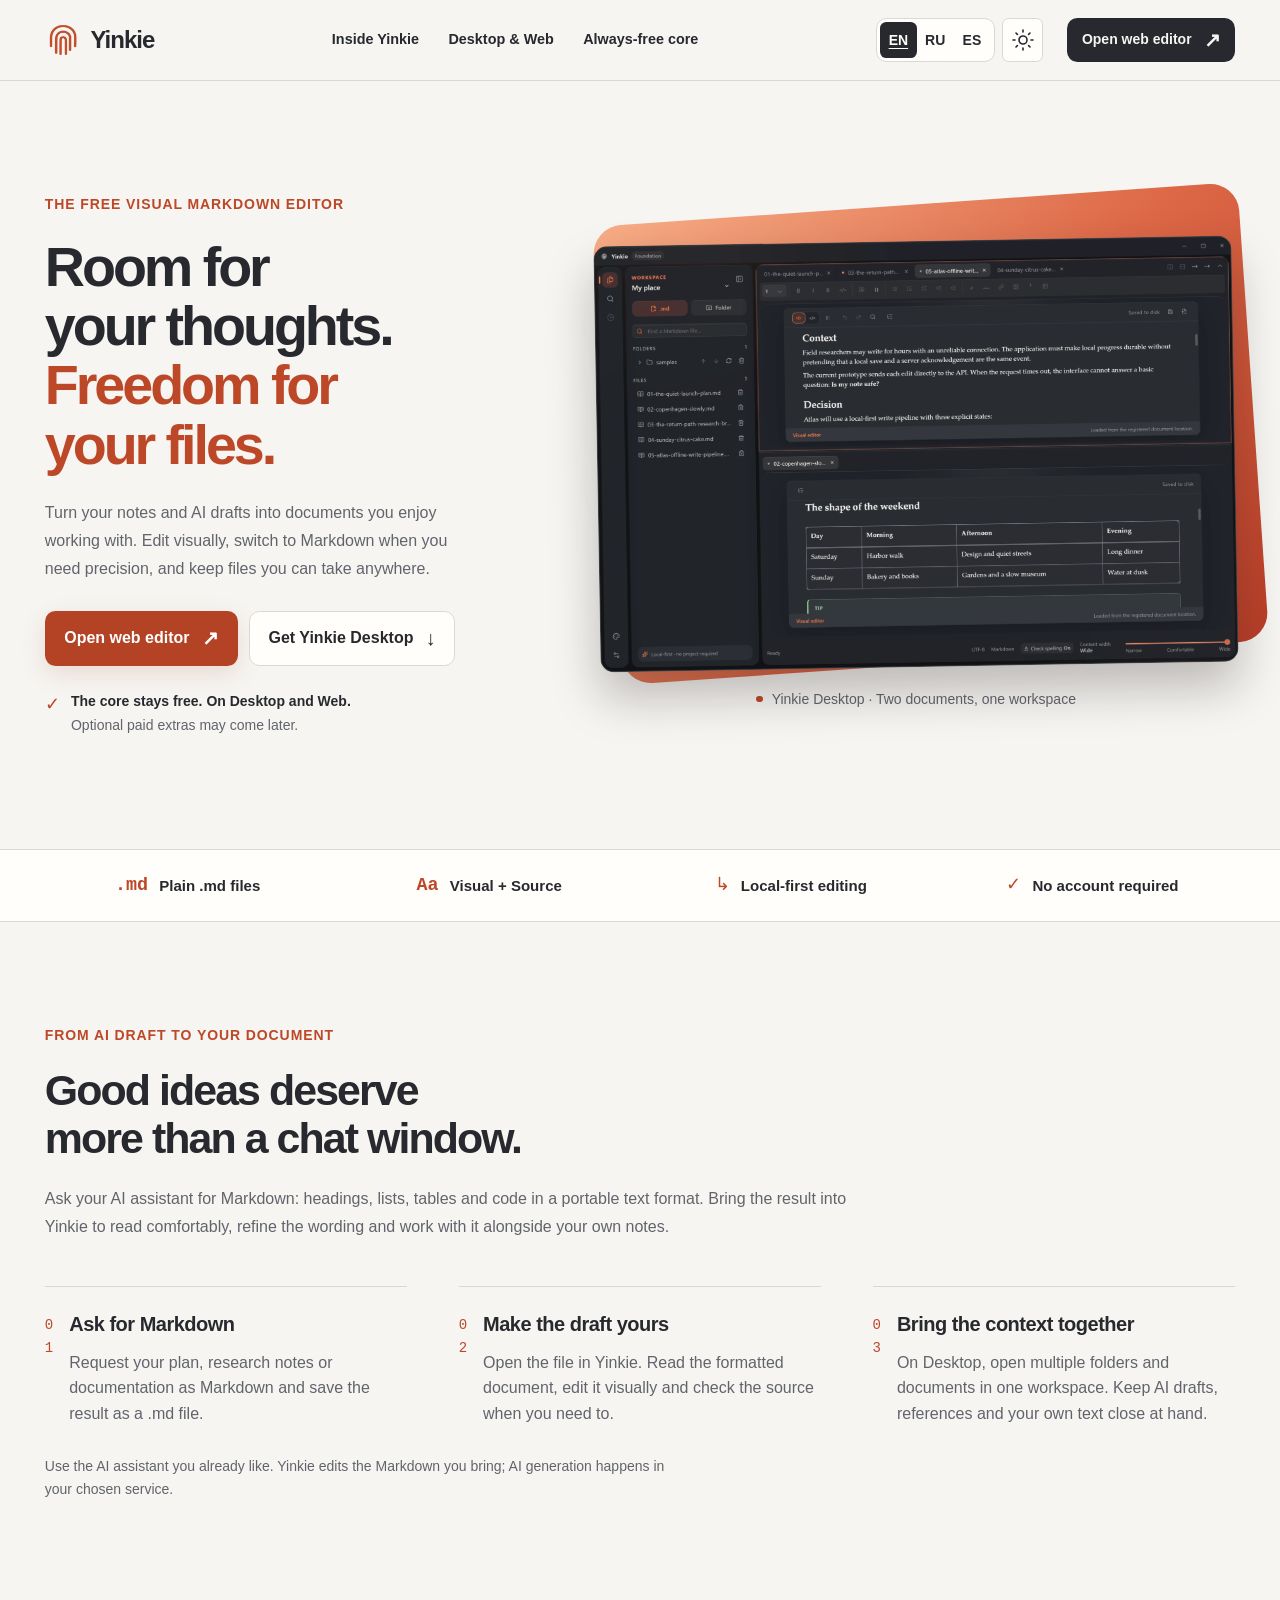
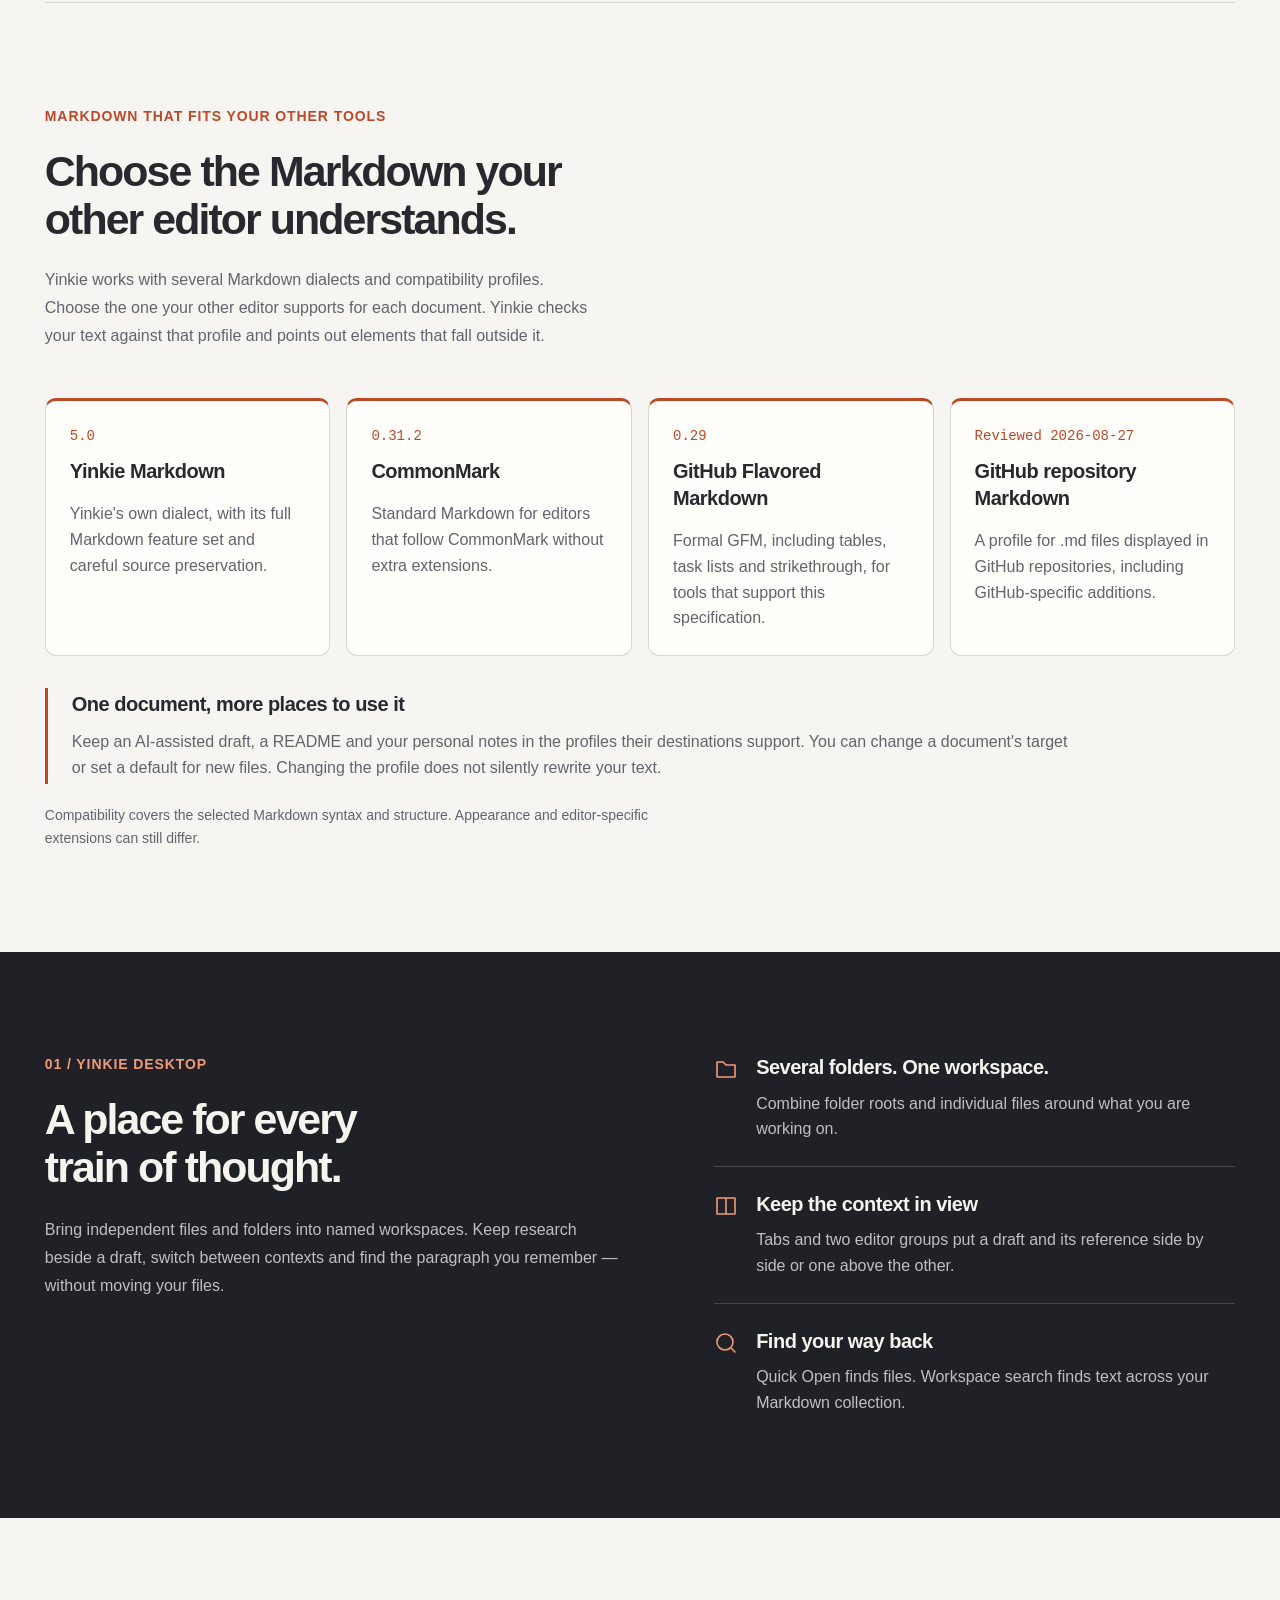
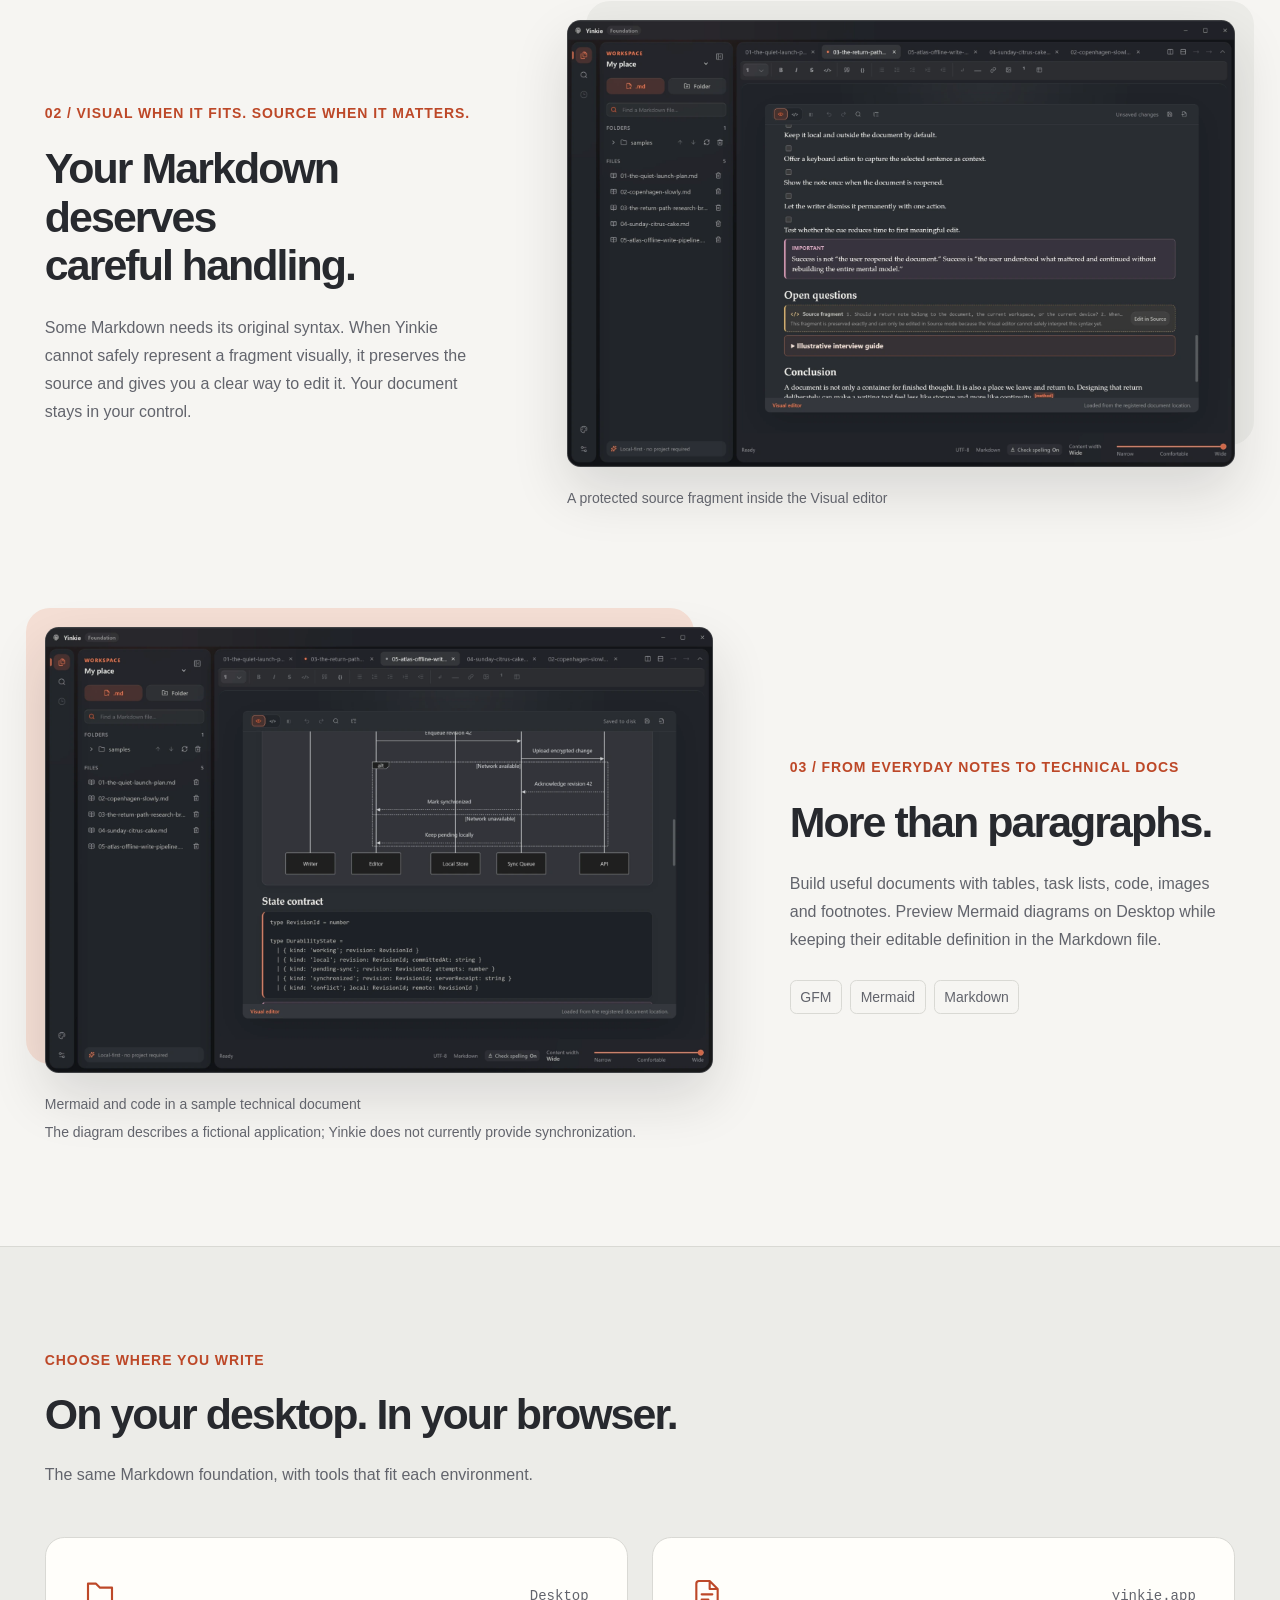
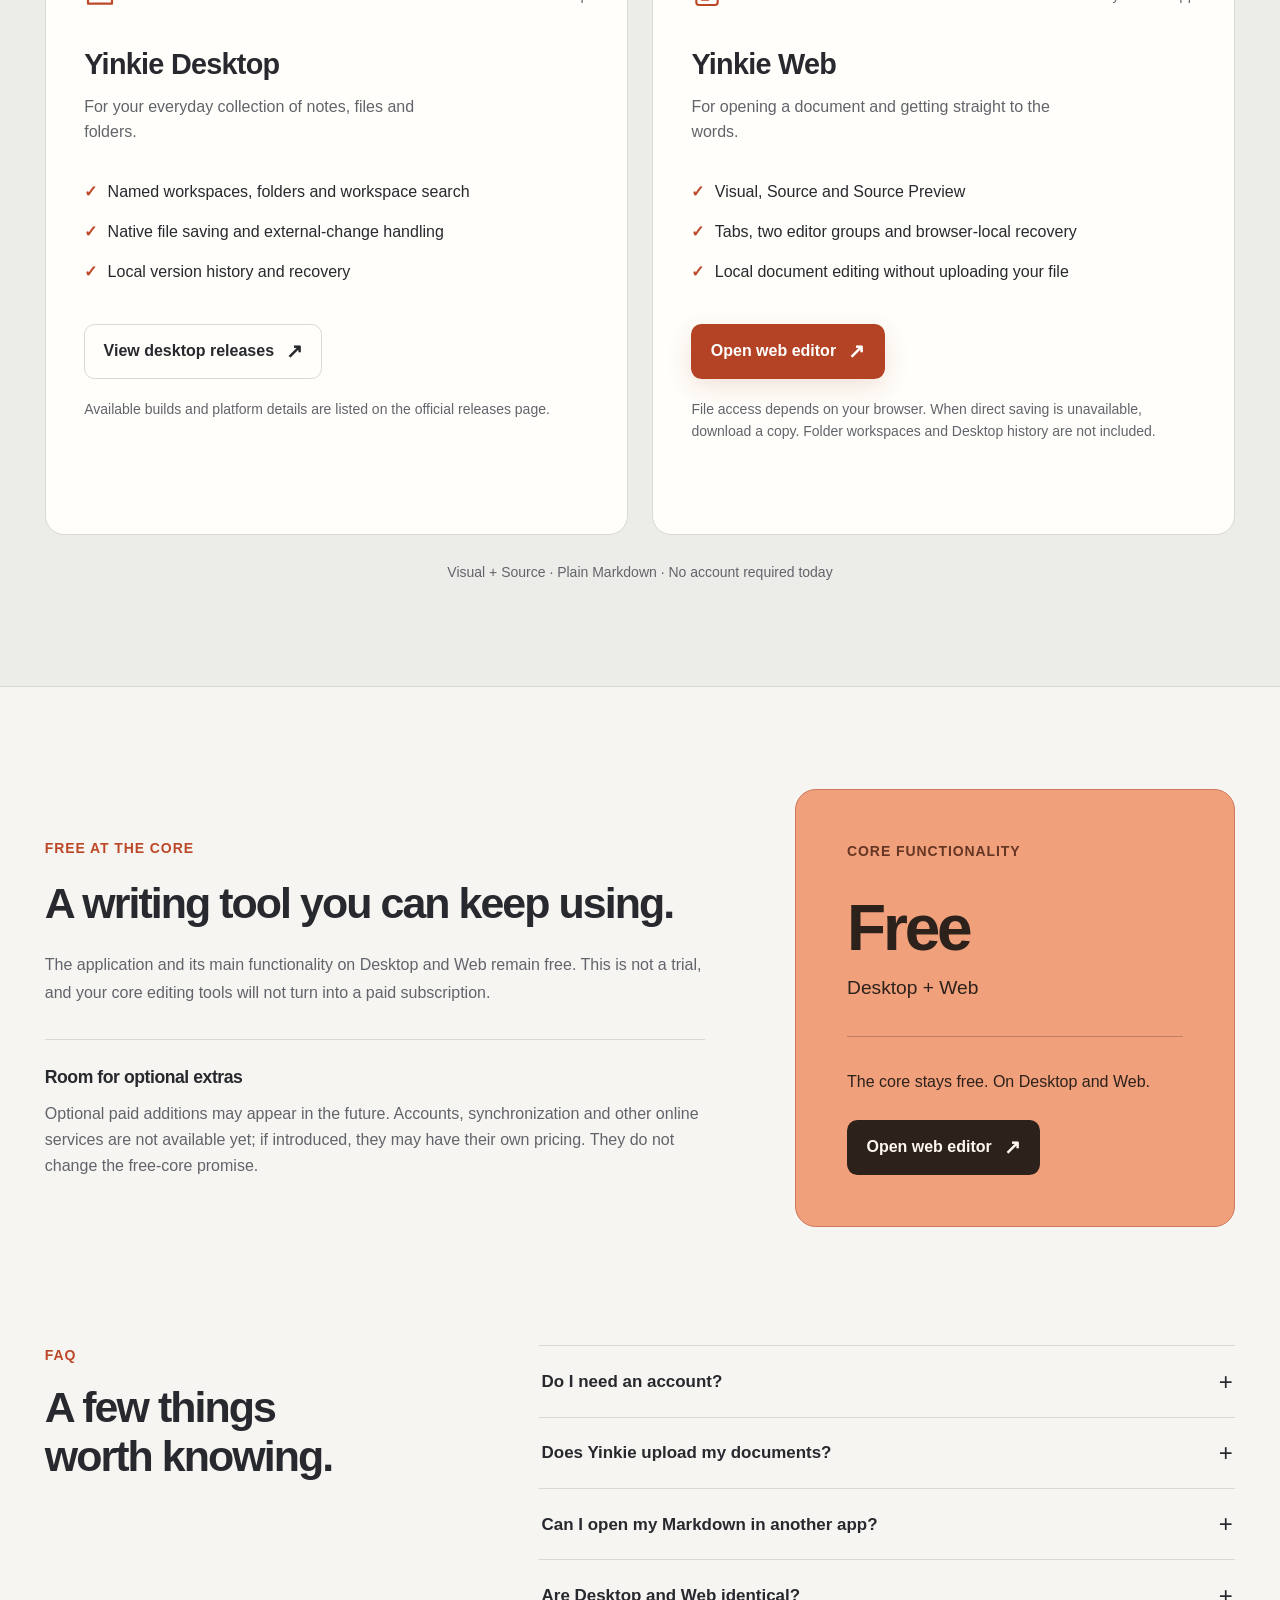
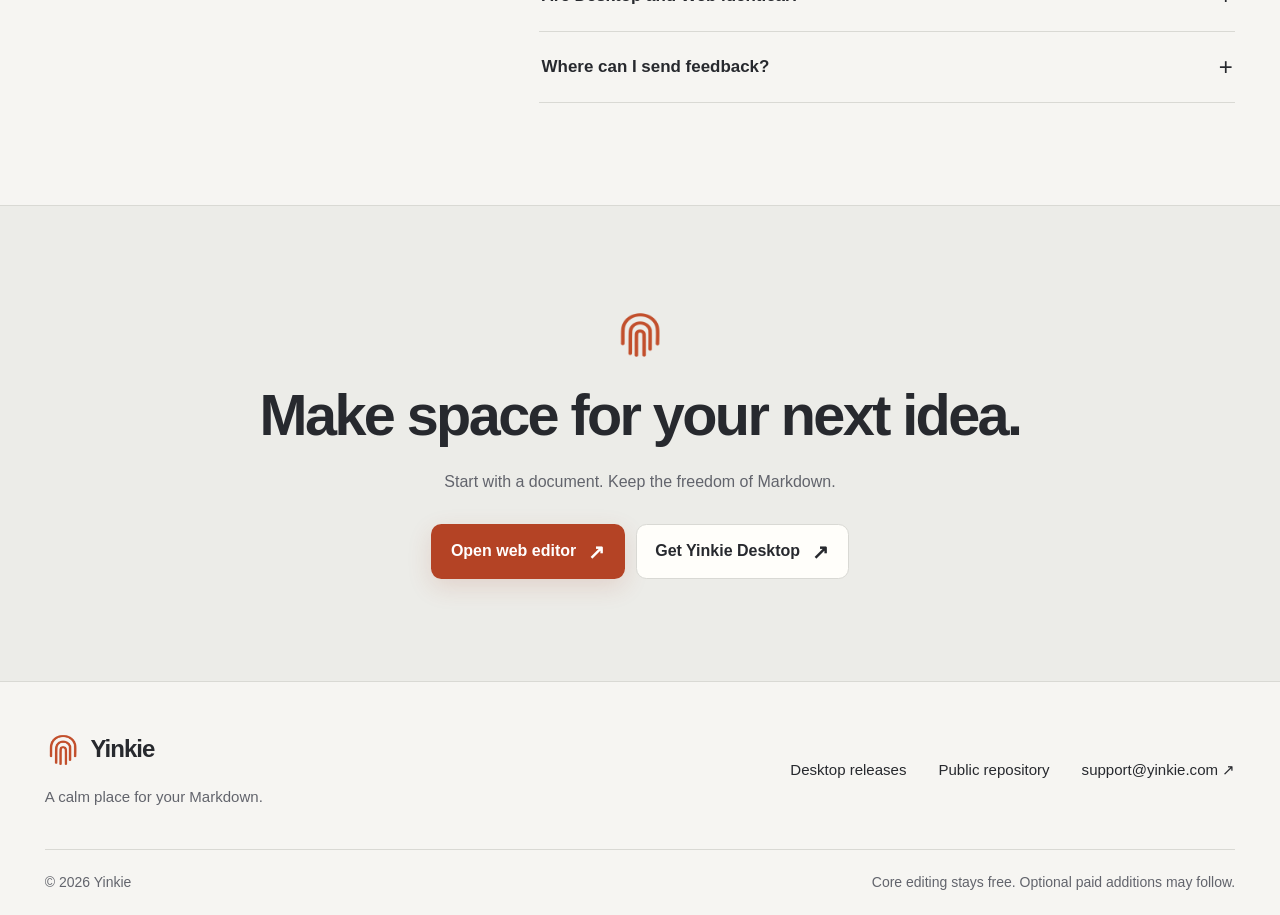
==== commit ecf8a139: "Landing: Explain Markdown dialects and editor compatibility" ====
--- a/index.html
+++ b/index.html
@@ -73,13 +73,11 @@
       <ol class="ai-flow"><li><span class="step-number" aria-hidden="true">01</span><div><h3 data-i18n="ai.one.title" >Ask for Markdown</h3><p data-i18n="ai.one.body" >Request your plan, research notes or documentation as Markdown and save the result as a .md file.</p></div></li><li><span class="step-number" aria-hidden="true">02</span><div><h3 data-i18n="ai.two.title" >Make the draft yours</h3><p data-i18n="ai.two.body" >Open the file in Yinkie. Read the formatted document, edit it visually and check the source when you need to.</p></div></li><li><span class="step-number" aria-hidden="true">03</span><div><h3 data-i18n="ai.three.title" >Bring the context together</h3><p data-i18n="ai.three.body" >On Desktop, open multiple folders and documents in one workspace. Keep AI drafts, references and your own text close at hand.</p></div></li></ol>
       <p data-i18n="ai.note" class="ai-note">Use the AI assistant you already like. Yinkie edits the Markdown you bring; AI generation happens in your chosen service.</p>
     </section>
-    <section class="intro section wrap" id="inside" aria-labelledby="intro-title">
-      <div class="section-heading"><p data-i18n="intro.kicker" class="eyebrow">YOUR WORDS, WITH ROOM TO GROW</p><h2 data-i18n="intro.title" id="intro-title">A beautiful page. An ordinary file.</h2><p data-i18n="intro.body" class="lede">Yinkie brings a comfortable writing surface to Markdown. Your notes stay readable in other editors, with no proprietary project format to unpack.</p></div>
-      <div class="feature-grid">
-        <article class="feature"><div class="feature-icon"><svg aria-hidden="true" viewBox="0 0 24 24" fill="none" stroke="currentColor" stroke-width="1.6" stroke-linecap="round" stroke-linejoin="round"><path d="M5 5h14 M12 5v14 M8 19h8"/></svg></div><h3 data-i18n="feature.visual.title">Write it the way you see it</h3><p data-i18n="feature.visual.body">Headings, lists, tables, links and footnotes. Format your document directly, with the tools close at hand.</p></article>
-<article class="feature"><div class="feature-icon"><svg aria-hidden="true" viewBox="0 0 24 24" fill="none" stroke="currentColor" stroke-width="1.6" stroke-linecap="round" stroke-linejoin="round"><path d="m8 7-5 5 5 5 m8-10 5 5-5 5 m-3-13-2 16"/></svg></div><h3 data-i18n="feature.source.title">Get close to the Markdown</h3><p data-i18n="feature.source.body">Switch to Source for exact syntax. Open Preview beside it to see your changes as you work.</p></article>
-<article class="feature"><div class="feature-icon"><svg aria-hidden="true" viewBox="0 0 24 24" fill="none" stroke="currentColor" stroke-width="1.6" stroke-linecap="round" stroke-linejoin="round"><path d="M14 3H6a2 2 0 0 0-2 2v14a2 2 0 0 0 2 2h12a2 2 0 0 0 2-2V9z M14 3v6h6 M8 13h8 M8 17h5"/></svg></div><h3 data-i18n="feature.files.title">Keep your options open</h3><p data-i18n="feature.files.body">Your writing lives in portable Markdown files. Open them elsewhere, copy them or back them up on your terms.</p></article>
-      </div>
+    <section class="dialect-section section wrap" id="inside" aria-labelledby="dialect-title">
+      <div class="section-heading"><p data-i18n="dialect.kicker" class="eyebrow">MARKDOWN THAT FITS YOUR OTHER TOOLS</p><h2 data-i18n="dialect.title" id="dialect-title">Choose the Markdown your other editor understands.</h2><p data-i18n="dialect.body" class="lede">Yinkie works with several Markdown dialects and compatibility profiles. Choose the one your other editor supports for each document. Yinkie checks your text against that profile and points out elements that fall outside it.</p></div>
+      <div class="dialect-grid"><article class="dialect-card"><p class="dialect-version">5.0</p><h3 data-i18n="dialect.yinkie.name" >Yinkie Markdown</h3><p data-i18n="dialect.yinkie.body" >Yinkie's own dialect, with its full Markdown feature set and careful source preservation.</p></article><article class="dialect-card"><p class="dialect-version">0.31.2</p><h3 data-i18n="dialect.commonmark.name" >CommonMark</h3><p data-i18n="dialect.commonmark.body" >Standard Markdown for editors that follow CommonMark without extra extensions.</p></article><article class="dialect-card"><p class="dialect-version">0.29</p><h3 data-i18n="dialect.gfm.name" >GitHub Flavored Markdown</h3><p data-i18n="dialect.gfm.body" >Formal GFM, including tables, task lists and strikethrough, for tools that support this specification.</p></article><article class="dialect-card"><p data-i18n="dialect.github.version" class="dialect-version">Reviewed 2026-08-27</p><h3 data-i18n="dialect.github.name" >GitHub repository Markdown</h3><p data-i18n="dialect.github.body" >A profile for .md files displayed in GitHub repositories, including GitHub-specific additions.</p></article></div>
+      <div class="compatibility-example"><h3 data-i18n="dialect.example.title" >One document, more places to use it</h3><p data-i18n="dialect.example.body" >Keep an AI-assisted draft, a README and your personal notes in the profiles their destinations support. You can change a document's target or set a default for new files. Changing the profile does not silently rewrite your text.</p></div>
+      <p data-i18n="dialect.note" class="dialect-note">Compatibility covers the selected Markdown syntax and structure. Appearance and editor-specific extensions can still differ.</p>
     </section>
     <section class="workspace-section" aria-labelledby="workspace-title">
       <div class="wrap section workspace-inner">
@@ -129,7 +127,7 @@
       <div><p class="eyebrow">FAQ</p><h2 data-i18n="faq.title" id="faq-title">A few things worth knowing.</h2></div>
       <div class="faq-list"><details><summary><span data-i18n="faq.one.q">Do I need an account?</span><span class="disclosure-icon" aria-hidden="true">+</span></summary><p data-i18n="faq.one.a">No account is required for the current editor. Account-based services may be introduced later as optional additions.</p></details>
 <details><summary><span data-i18n="faq.two.q">Does Yinkie upload my documents?</span><span class="disclosure-icon" aria-hidden="true">+</span></summary><p data-i18n="faq.two.a">Opening and editing a local document does not require uploading it to Yinkie. Remote images in a document are loaded only with your explicit permission.</p></details>
-<details><summary><span data-i18n="faq.three.q">Can I open my Markdown in another app?</span><span class="disclosure-icon" aria-hidden="true">+</span></summary><p data-i18n="faq.three.a">Yes. Your content stays in ordinary Markdown files, without a proprietary Yinkie project format. How advanced Markdown appears depends on the other editor's support.</p></details>
+<details><summary><span data-i18n="faq.three.q">Can I open my Markdown in another app?</span><span class="disclosure-icon" aria-hidden="true">+</span></summary><p data-i18n="faq.three.a">Yes. Your content stays in ordinary Markdown files. Choose CommonMark, GFM or the GitHub repository profile to match the destination you use; Yinkie checks for compatibility issues. Appearance and editor-specific extensions may differ.</p></details>
 <details><summary><span data-i18n="faq.four.q">Are Desktop and Web identical?</span><span class="disclosure-icon" aria-hidden="true">+</span></summary><p data-i18n="faq.four.a">They share the core editor. Desktop adds native workspaces, workspace search, local history and file observation. Web works within browser file permissions and provides browser-local recovery.</p></details>
 <details><summary><span data-i18n="faq.five.q">Where can I send feedback?</span><span class="disclosure-icon" aria-hidden="true">+</span></summary><p data-i18n="faq.five.a">Write to support@yinkie.com or use the public GitHub issues. When sharing an example or screenshot publicly, use fictional content and remove personal information.</p></details></div>
     </section>
--- a/styles.css
+++ b/styles.css
@@ -278,3 +278,14 @@
 .step-number { color: var(--accent); font-family: ui-monospace,monospace; font-size: .875rem; margin-top: .22rem; }
 .ai-note { color: var(--muted); max-width: 82ch; font-size: .875rem; }
 @media (max-width: 58rem) { .ai-flow { grid-template-columns: 1fr; gap: 1.5rem; } }
+
+.dialect-grid { display: grid; grid-template-columns: repeat(4,minmax(0,1fr)); gap: 1rem; }
+.dialect-card { background: var(--surface); border: 1px solid var(--line); border-top: .2rem solid var(--accent); border-radius: .7rem; padding: 1.5rem; }
+.dialect-card h3 { margin-block: .7rem 1rem; }
+.dialect-card p { color: var(--muted); }
+.dialect-card .dialect-version { color: var(--accent); font-family: ui-monospace,monospace; font-size: .875rem; }
+.compatibility-example { margin-top: 2rem; border-left: .2rem solid var(--accent); padding: .2rem 0 .2rem 1.5rem; max-width: 64rem; }
+.compatibility-example p { color: var(--muted); margin-top: .7rem; }
+.dialect-note { color: var(--muted); font-size: .875rem; margin-top: 1.3rem; max-width: 85ch; }
+@media (max-width: 74rem) { .dialect-grid { grid-template-columns: repeat(2,minmax(0,1fr)); } }
+@media (max-width: 40rem) { .dialect-grid { grid-template-columns: 1fr; } }
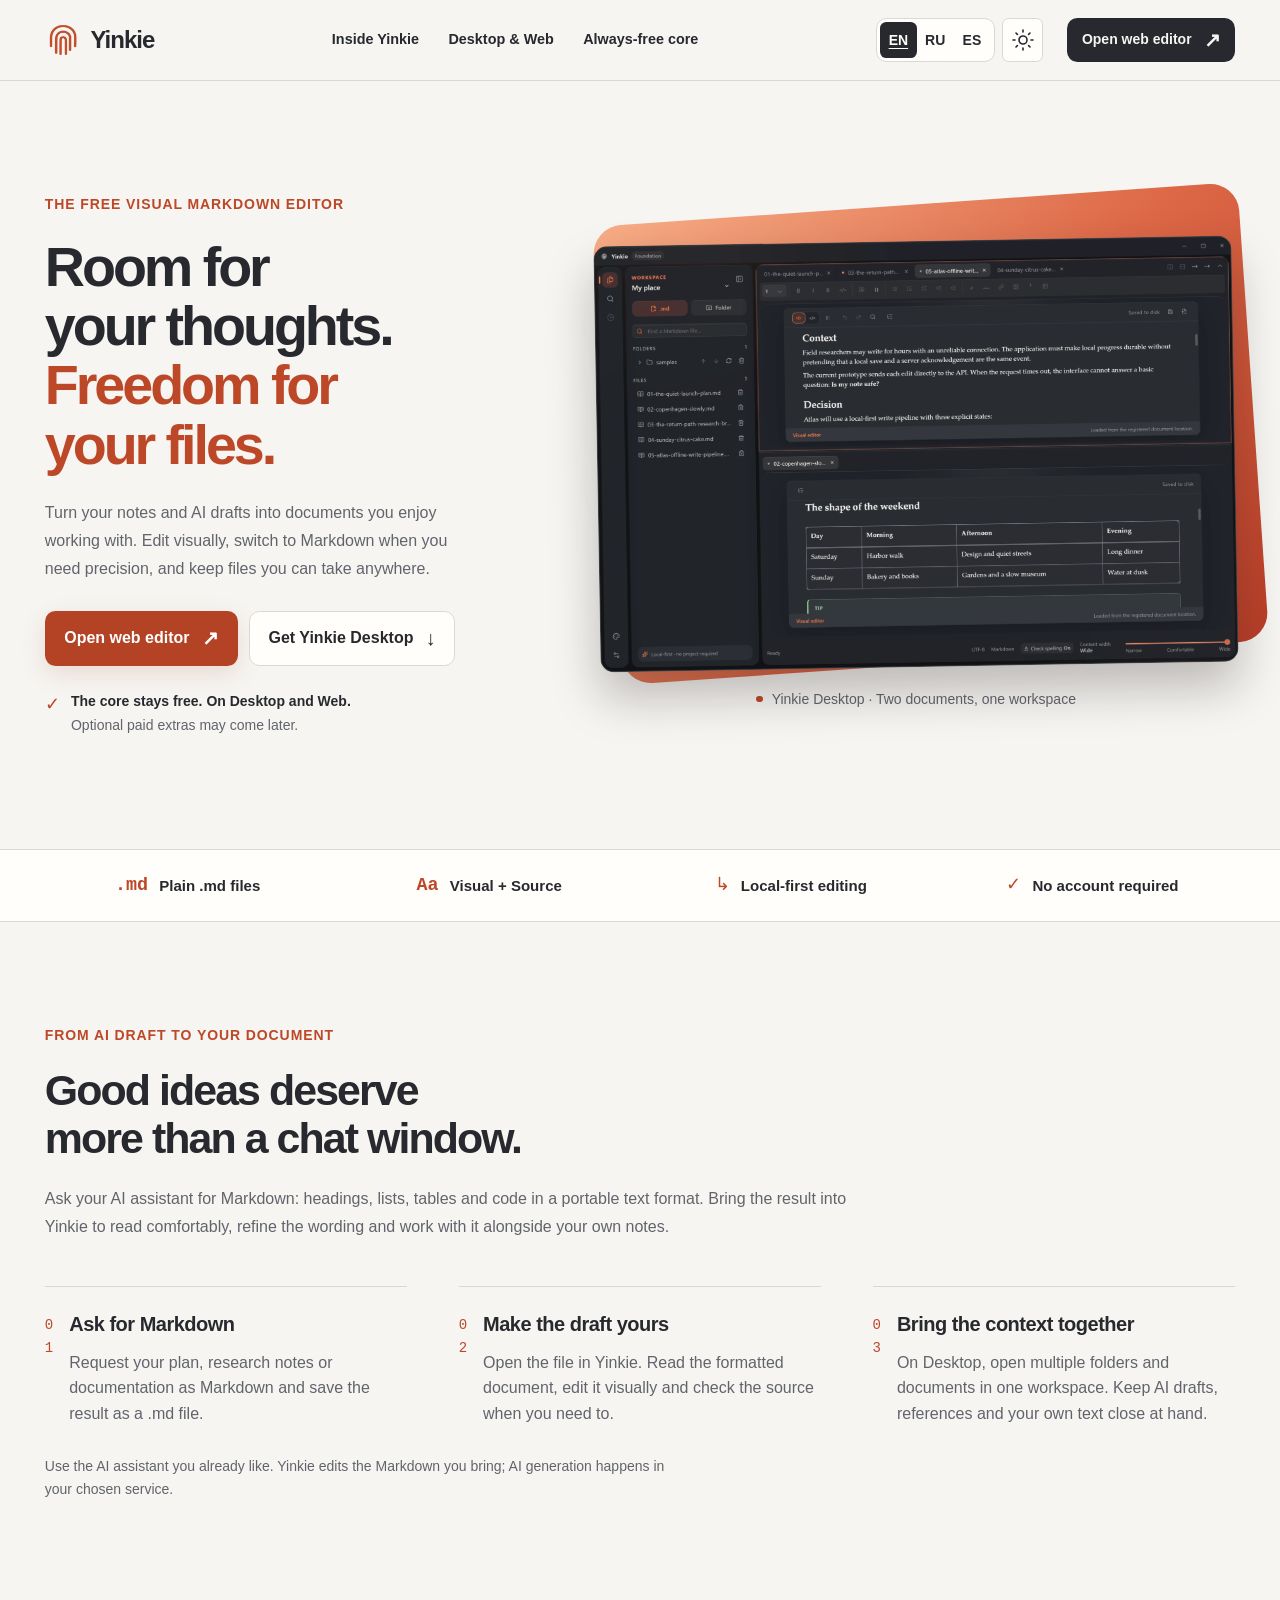
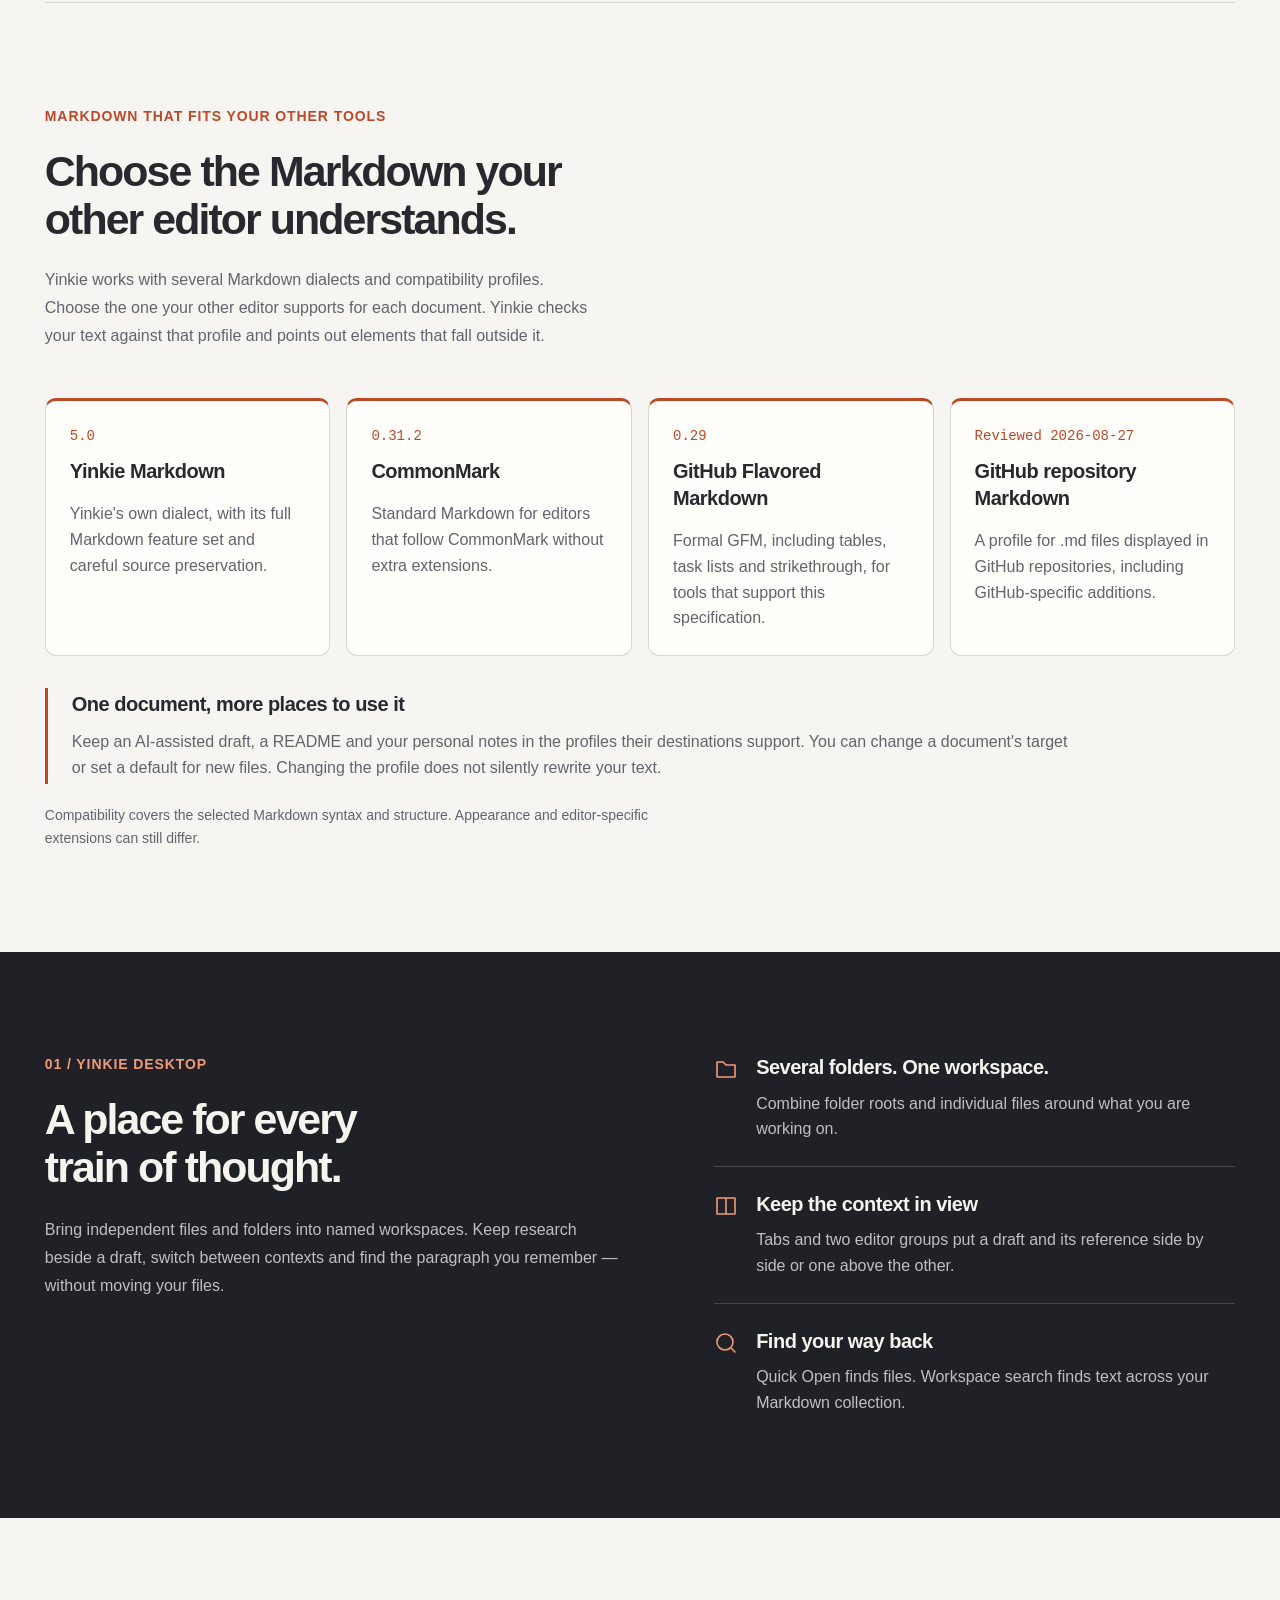
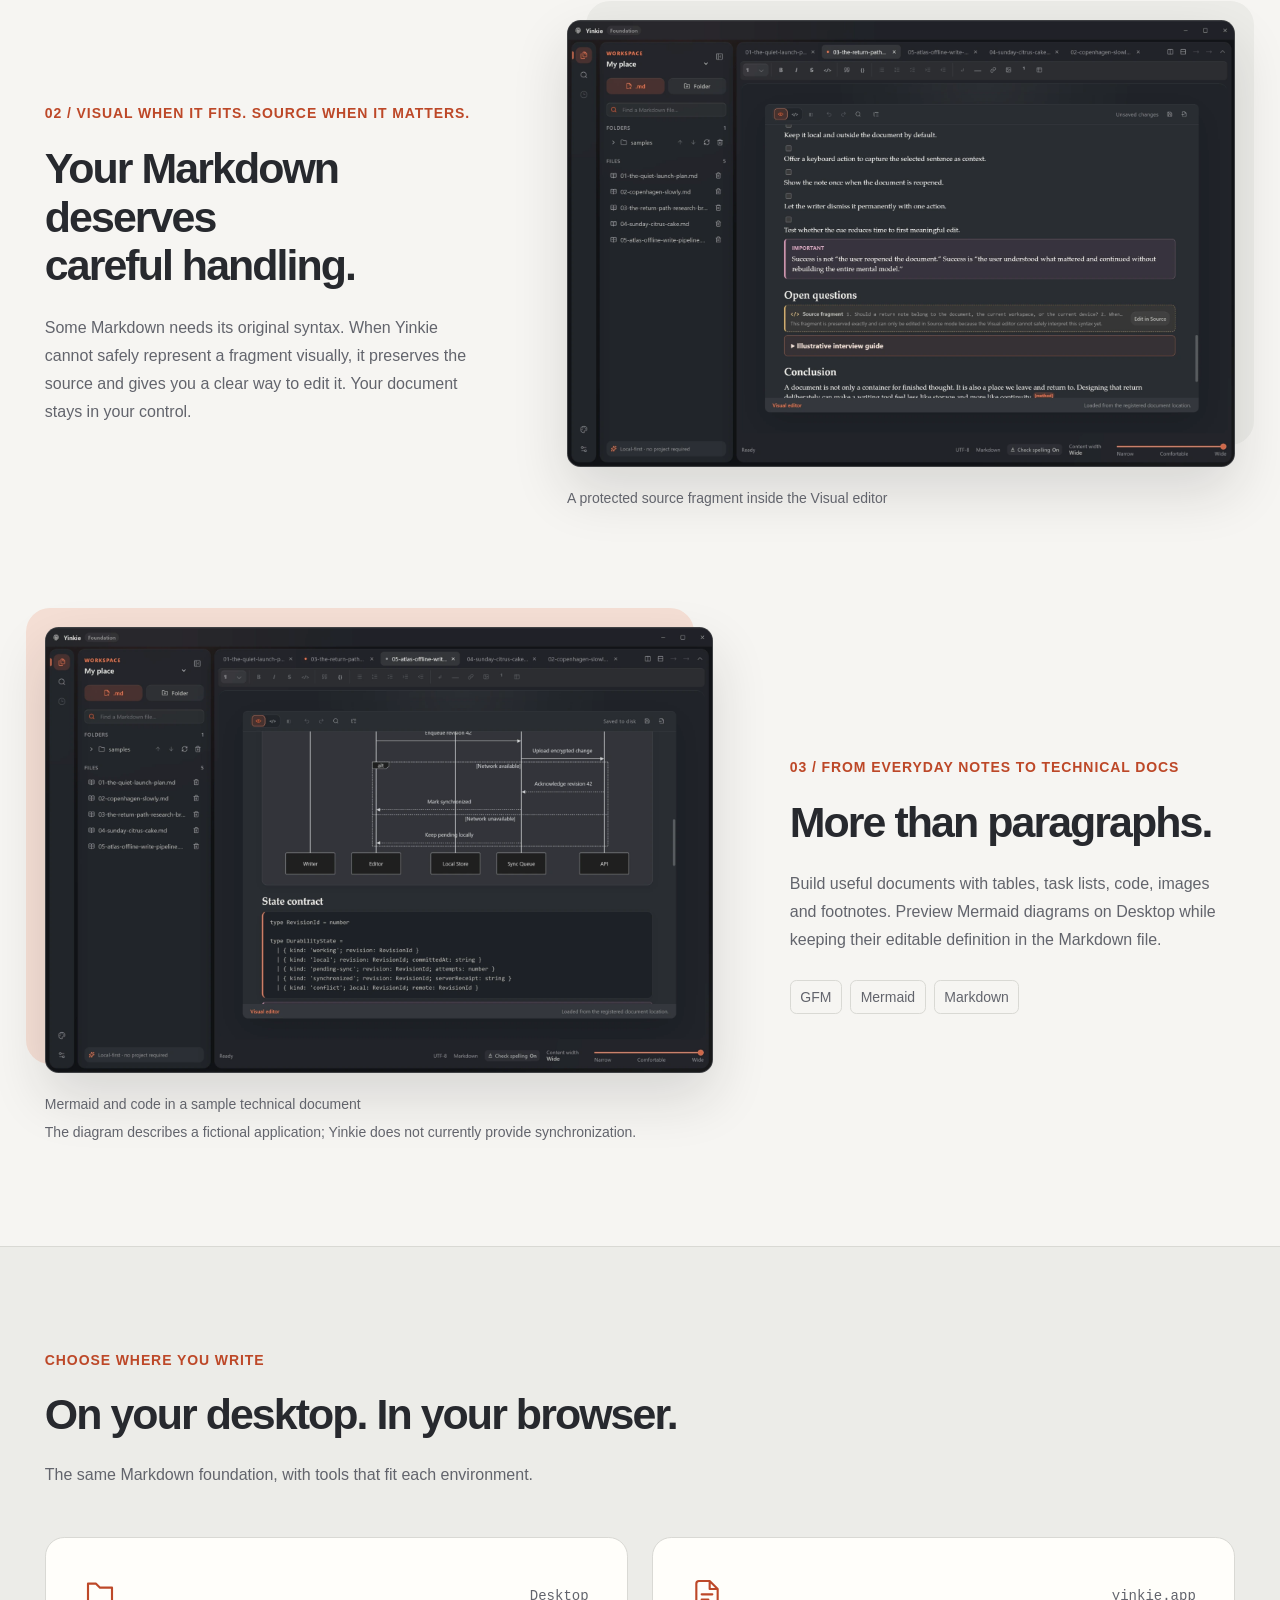
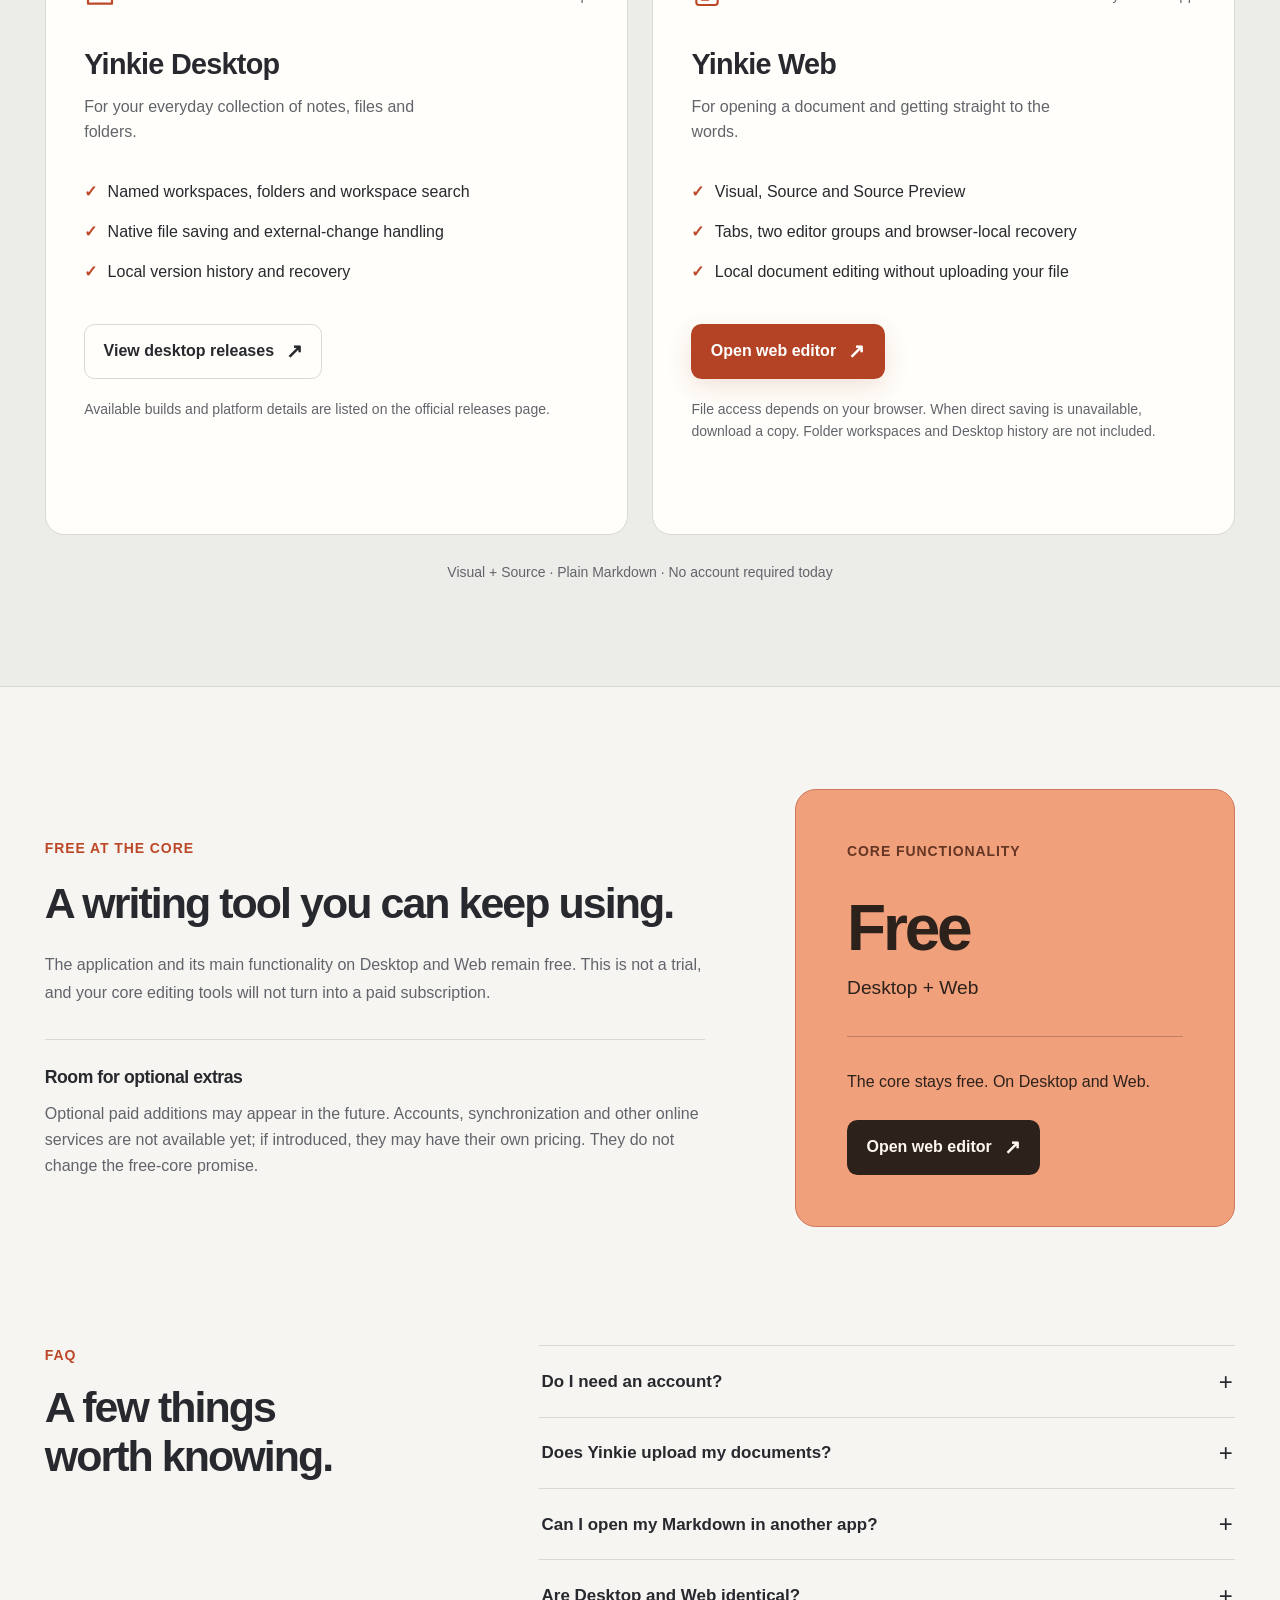
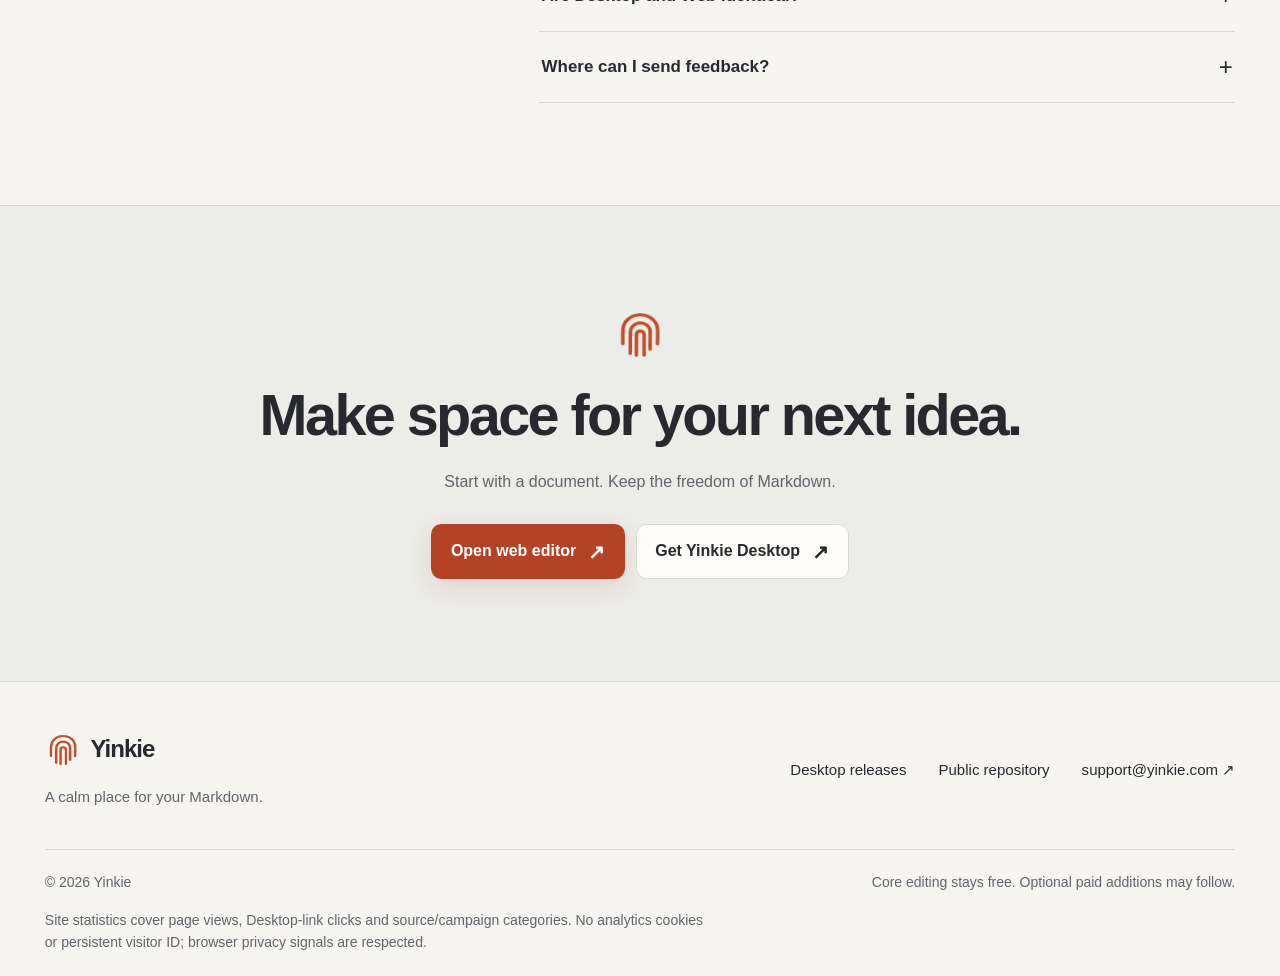
==== commit c07c9af1: "Add anonymous landing analytics contract and client" ====
--- a/index.html
+++ b/index.html
@@ -26,6 +26,8 @@
   <link rel="stylesheet" href="styles.css"/>
   <script defer src="locales.js"></script>
   <script defer src="app.js"></script>
+  <script defer src="analytics-config.js"></script>
+  <script defer src="analytics.js"></script>
 </head>
 <body>
   <a class="skip-link" href="#main"><span data-i18n="nav.skip">Skip to content</span></a>
@@ -54,7 +56,7 @@
         <p data-i18n="hero.eyebrow" class="eyebrow">THE FREE VISUAL MARKDOWN EDITOR</p>
         <h1 id="hero-title"><span data-i18n="hero.title">Room for your thoughts.</span> <span data-i18n="hero.accent" class="accent">Freedom for your files.</span></h1>
         <p data-i18n="hero.body" class="lede">Turn your notes and AI drafts into documents you enjoy working with. Edit visually, switch to Markdown when you need precision, and keep files you can take anywhere.</p>
-        <div class="actions"><a class="button primary" href="https://yinkie.app"><span data-i18n="action.web">Open web editor</span><span aria-hidden="true">↗</span></a><a class="button secondary" href="#platforms"><span data-i18n="action.desktop">Get Yinkie Desktop</span><span aria-hidden="true">↓</span></a></div>
+        <div class="actions"><a class="button primary" href="https://yinkie.app"><span data-i18n="action.web">Open web editor</span><span aria-hidden="true">↗</span></a><a class="button secondary" href="#platforms" data-analytics-download="section" data-analytics-placement="hero"><span data-i18n="action.desktop">Get Yinkie Desktop</span><span aria-hidden="true">↓</span></a></div>
         <div class="free-promise"><span aria-hidden="true" class="check">✓</span><div><strong data-i18n="hero.free">The core stays free. On Desktop and Web.</strong><span data-i18n="hero.note">Optional paid extras may come later.</span></div></div>
       </div>
       <figure class="hero-media">
@@ -105,7 +107,7 @@
             <div class="platform-top"><span class="platform-symbol" aria-hidden="true"><svg aria-hidden="true" viewBox="0 0 24 24" fill="none" stroke="currentColor" stroke-width="1.6" stroke-linecap="round" stroke-linejoin="round"><path d="M3 7V5h6l3 3h9v12H3z"/></svg></span><span class="domain">Desktop</span></div>
             <h3>Yinkie Desktop</h3><p data-i18n="platform.desktop.body" class="platform-description">For your everyday collection of notes, files and folders.</p>
             <ul class="check-list"><li data-i18n="platform.desktop.one">Named workspaces, folders and workspace search</li><li data-i18n="platform.desktop.two">Native file saving and external-change handling</li><li data-i18n="platform.desktop.three">Local version history and recovery</li></ul>
-            <a class="button secondary" href="https://github.com/TrinkieYinkie/Yinkie_releases/releases"><span data-i18n="action.releases">View desktop releases</span><span aria-hidden="true">↗</span></a><p data-i18n="platform.desktop.note" class="platform-note">Available builds and platform details are listed on the official releases page.</p>
+            <a class="button secondary" href="https://github.com/TrinkieYinkie/Yinkie_releases/releases" data-analytics-download="github_releases" data-analytics-placement="platforms"><span data-i18n="action.releases">View desktop releases</span><span aria-hidden="true">↗</span></a><p data-i18n="platform.desktop.note" class="platform-note">Available builds and platform details are listed on the official releases page.</p>
           </article>
           <article class="platform-card web-card">
             <div class="platform-top"><span class="platform-symbol" aria-hidden="true"><svg aria-hidden="true" viewBox="0 0 24 24" fill="none" stroke="currentColor" stroke-width="1.6" stroke-linecap="round" stroke-linejoin="round"><path d="M14 3H6a2 2 0 0 0-2 2v14a2 2 0 0 0 2 2h12a2 2 0 0 0 2-2V9z M14 3v6h6 M8 13h8 M8 17h5"/></svg></span><span class="domain">yinkie.app</span></div>
@@ -131,17 +133,18 @@
 <details><summary><span data-i18n="faq.four.q">Are Desktop and Web identical?</span><span class="disclosure-icon" aria-hidden="true">+</span></summary><p data-i18n="faq.four.a">They share the core editor. Desktop adds native workspaces, workspace search, local history and file observation. Web works within browser file permissions and provides browser-local recovery.</p></details>
 <details><summary><span data-i18n="faq.five.q">Where can I send feedback?</span><span class="disclosure-icon" aria-hidden="true">+</span></summary><p data-i18n="faq.five.a">Write to support@yinkie.com or use the public GitHub issues. When sharing an example or screenshot publicly, use fictional content and remove personal information.</p></details></div>
     </section>
-    <section class="final-section" aria-labelledby="final-title"><div class="wrap section"><img src="assets/yinkie-icon.png" width="52" height="52" alt=""/><h2 data-i18n="final.title" id="final-title">Make space for your next idea.</h2><p data-i18n="final.body" class="lede">Start with a document. Keep the freedom of Markdown.</p><div class="actions"><a class="button primary" href="https://yinkie.app"><span data-i18n="action.web">Open web editor</span><span aria-hidden="true">↗</span></a><a class="button secondary" href="https://github.com/TrinkieYinkie/Yinkie_releases/releases"><span data-i18n="action.desktop">Get Yinkie Desktop</span><span aria-hidden="true">↗</span></a></div></div></section>
+    <section class="final-section" aria-labelledby="final-title"><div class="wrap section"><img src="assets/yinkie-icon.png" width="52" height="52" alt=""/><h2 data-i18n="final.title" id="final-title">Make space for your next idea.</h2><p data-i18n="final.body" class="lede">Start with a document. Keep the freedom of Markdown.</p><div class="actions"><a class="button primary" href="https://yinkie.app"><span data-i18n="action.web">Open web editor</span><span aria-hidden="true">↗</span></a><a class="button secondary" href="https://github.com/TrinkieYinkie/Yinkie_releases/releases" data-analytics-download="github_releases" data-analytics-placement="final"><span data-i18n="action.desktop">Get Yinkie Desktop</span><span aria-hidden="true">↗</span></a></div></div></section>
   </main>
   <footer class="site-footer wrap">
     <div class="footer-top"><div><a class="brand" href="#top"><img src="assets/yinkie-icon.png" width="32" height="32" alt=""/>Yinkie</a><p data-i18n="footer.tagline">A calm place for your Markdown.</p></div>
       <nav aria-label="Yinkie links">
-        <a href="https://github.com/TrinkieYinkie/Yinkie_releases/releases"><span data-i18n="footer.releases">Desktop releases</span></a>
+        <a href="https://github.com/TrinkieYinkie/Yinkie_releases/releases" data-analytics-download="github_releases" data-analytics-placement="footer"><span data-i18n="footer.releases">Desktop releases</span></a>
         <a href="https://github.com/TrinkieYinkie/Yinkie_releases"><span data-i18n="footer.github">Public repository</span></a>
         <a href="mailto:support@yinkie.com">support@yinkie.com <span aria-hidden="true">↗</span></a>
       </nav>
     </div>
     <div class="footer-bottom"><span>© 2026 Yinkie</span><p data-i18n="footer.note">Core editing stays free. Optional paid additions may follow.</p></div>
+    <p class="analytics-note" data-i18n="privacy.analytics">Site statistics cover page views, Desktop-link clicks and source/campaign categories. No analytics cookies or persistent visitor ID; browser privacy signals are respected.</p>
   </footer>
 </body>
 </html>
--- a/styles.css
+++ b/styles.css
@@ -203,6 +203,7 @@
 .footer-top { display: flex; justify-content: space-between; gap: 2rem; padding-bottom: 2.5rem; }
 .footer-top p { color: var(--muted); margin-top: .6rem; font-size: .94rem; }
 .footer-top nav { display: flex; flex-wrap: wrap; align-items: center; justify-content: flex-end; gap: 1rem 2rem; font-size: .94rem; }
+.analytics-note { margin-top: 1rem; color: var(--muted); font-size: .875rem; max-width: 85ch; }
 .footer-bottom { display: flex; justify-content: space-between; gap: 1rem 2rem; padding-top: 1.3rem; border-top: 1px solid var(--line); color: var(--muted); font-size: .875rem; }
 @media (min-width: 100rem) { .hero { padding-block: 8rem; } }
 @media (max-width: 74rem) {
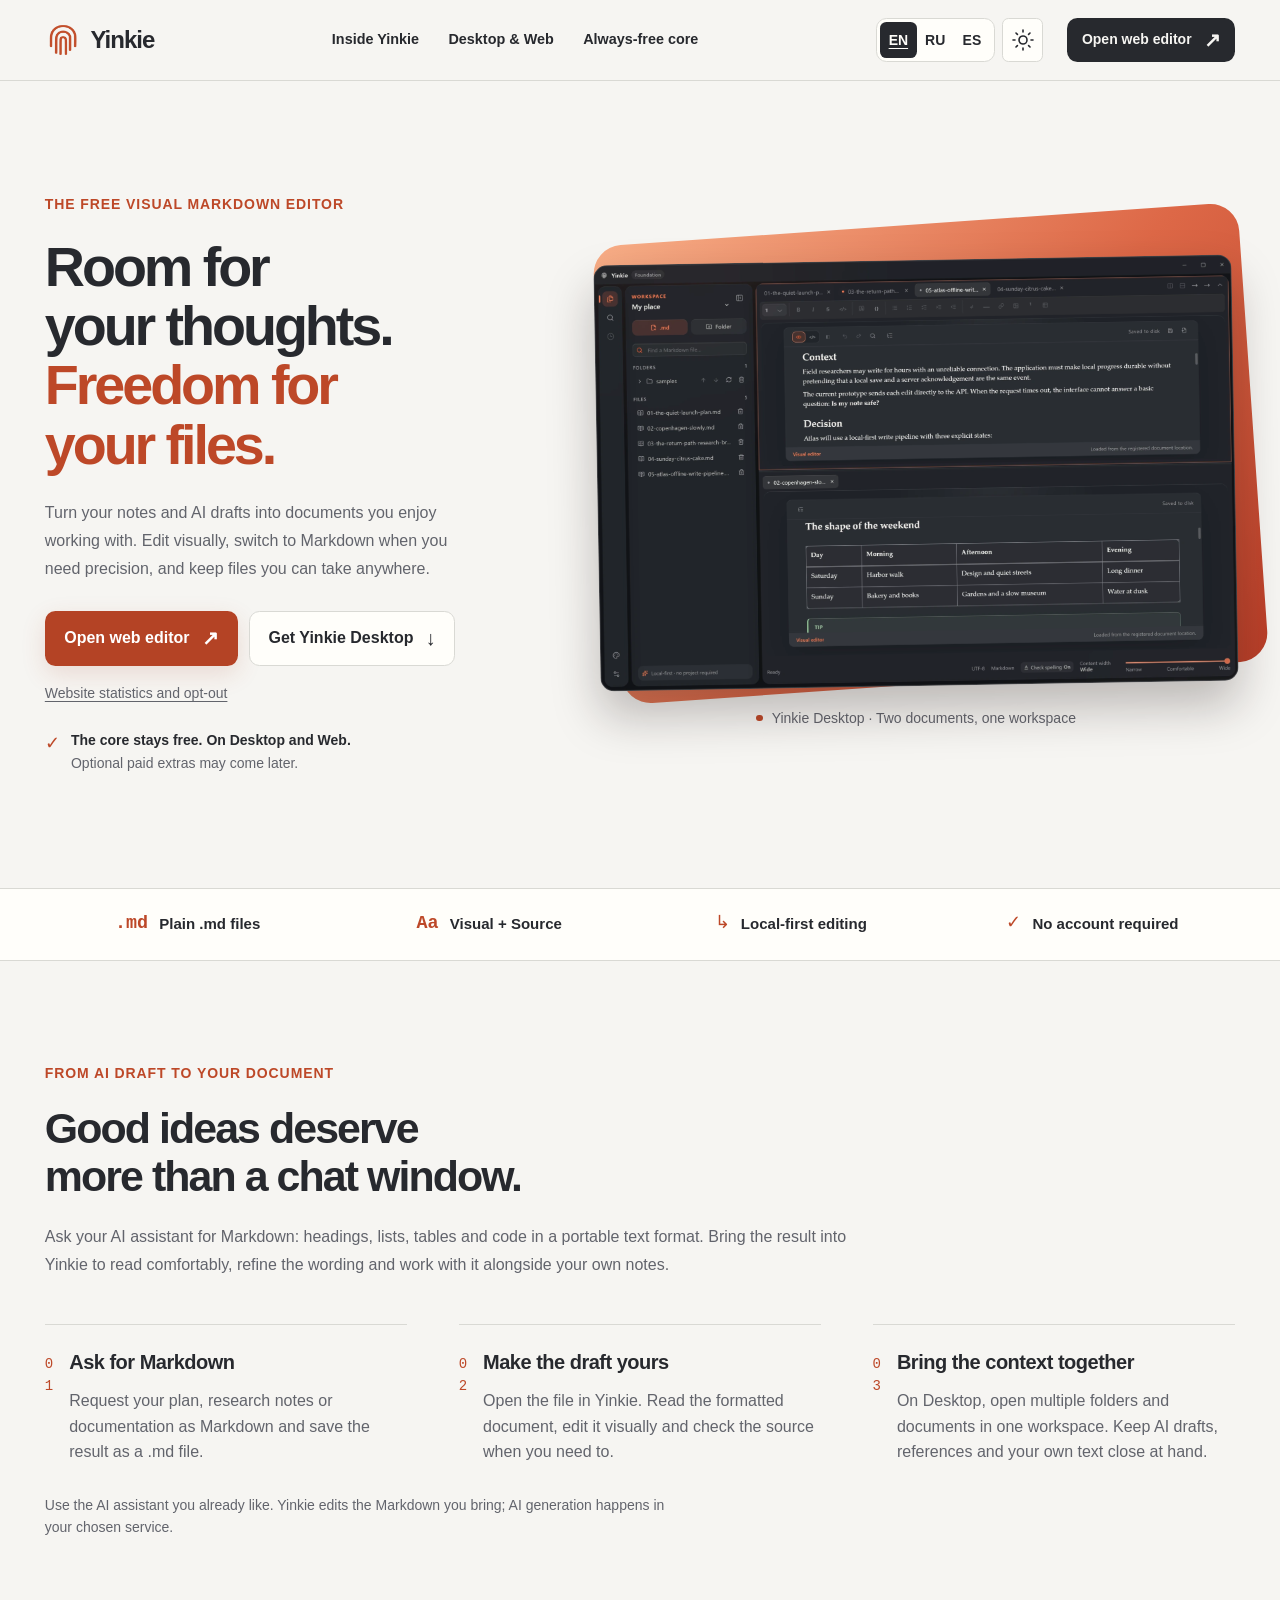
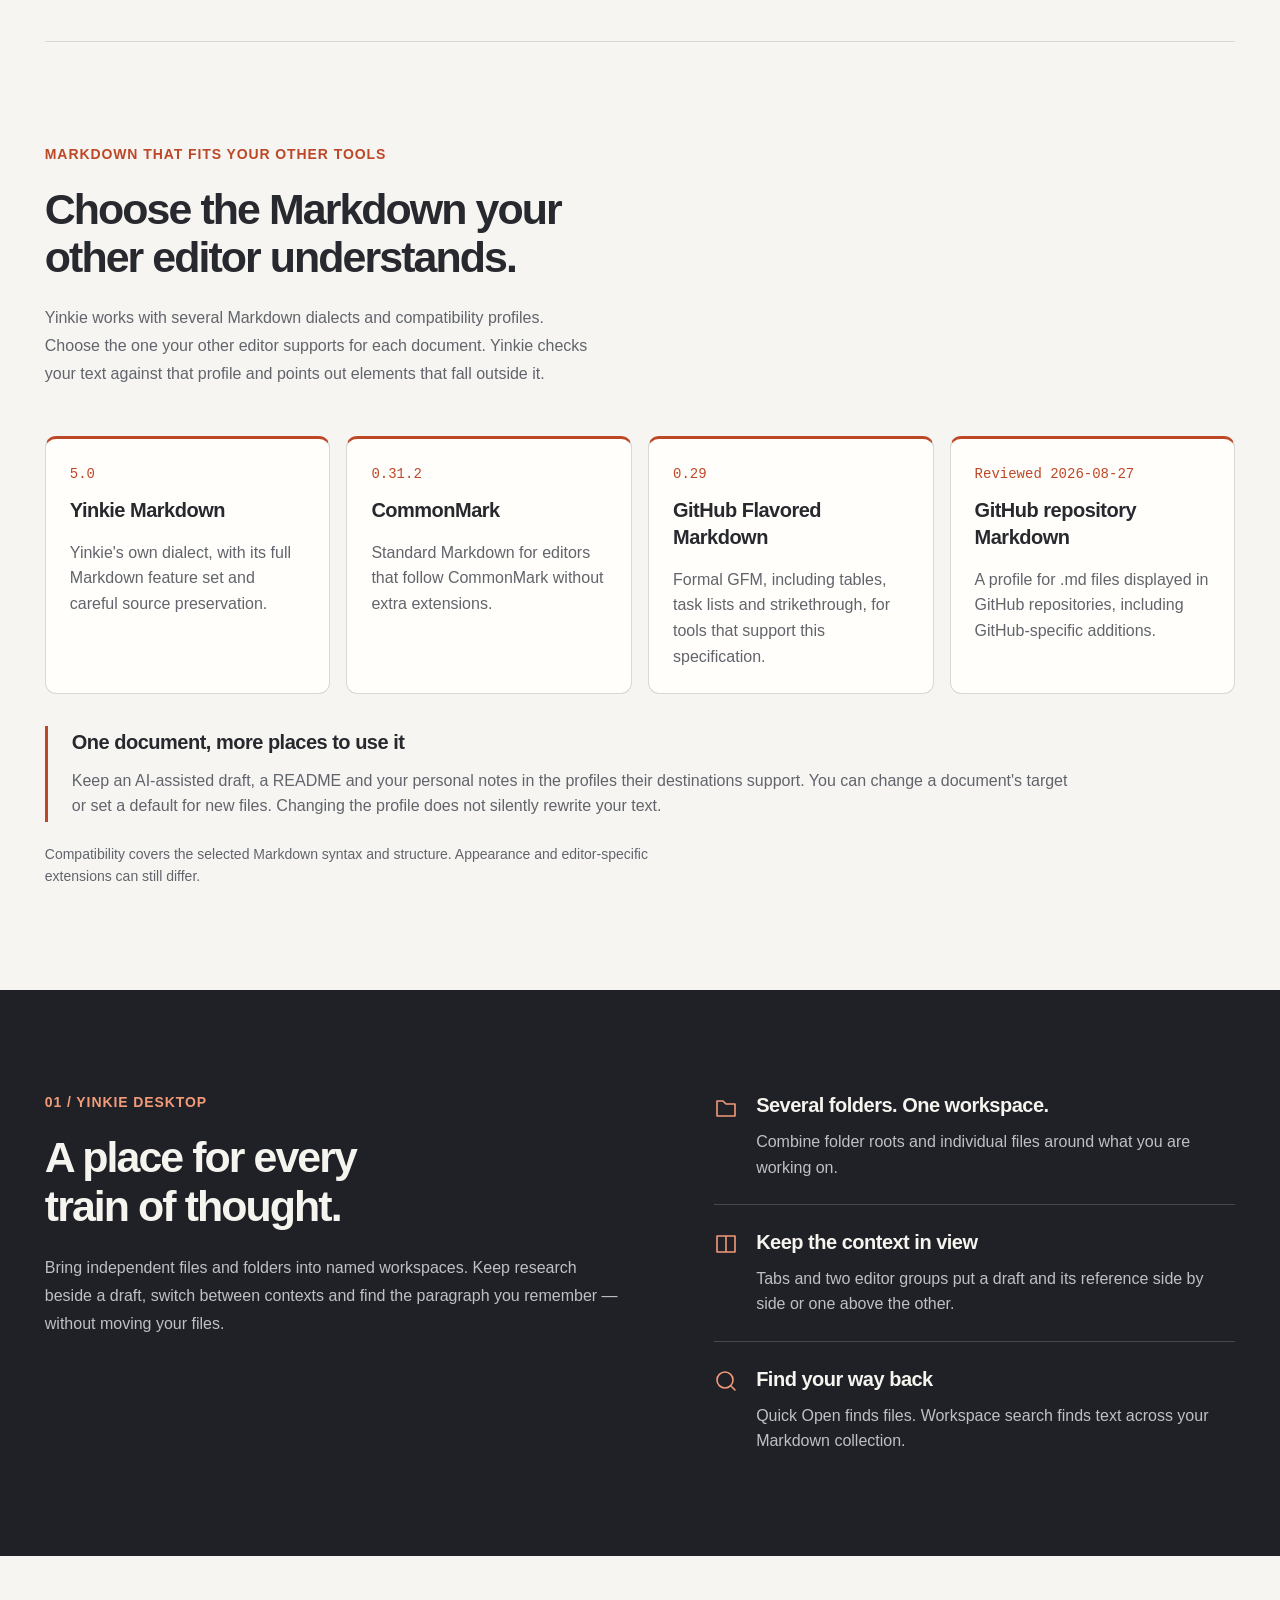
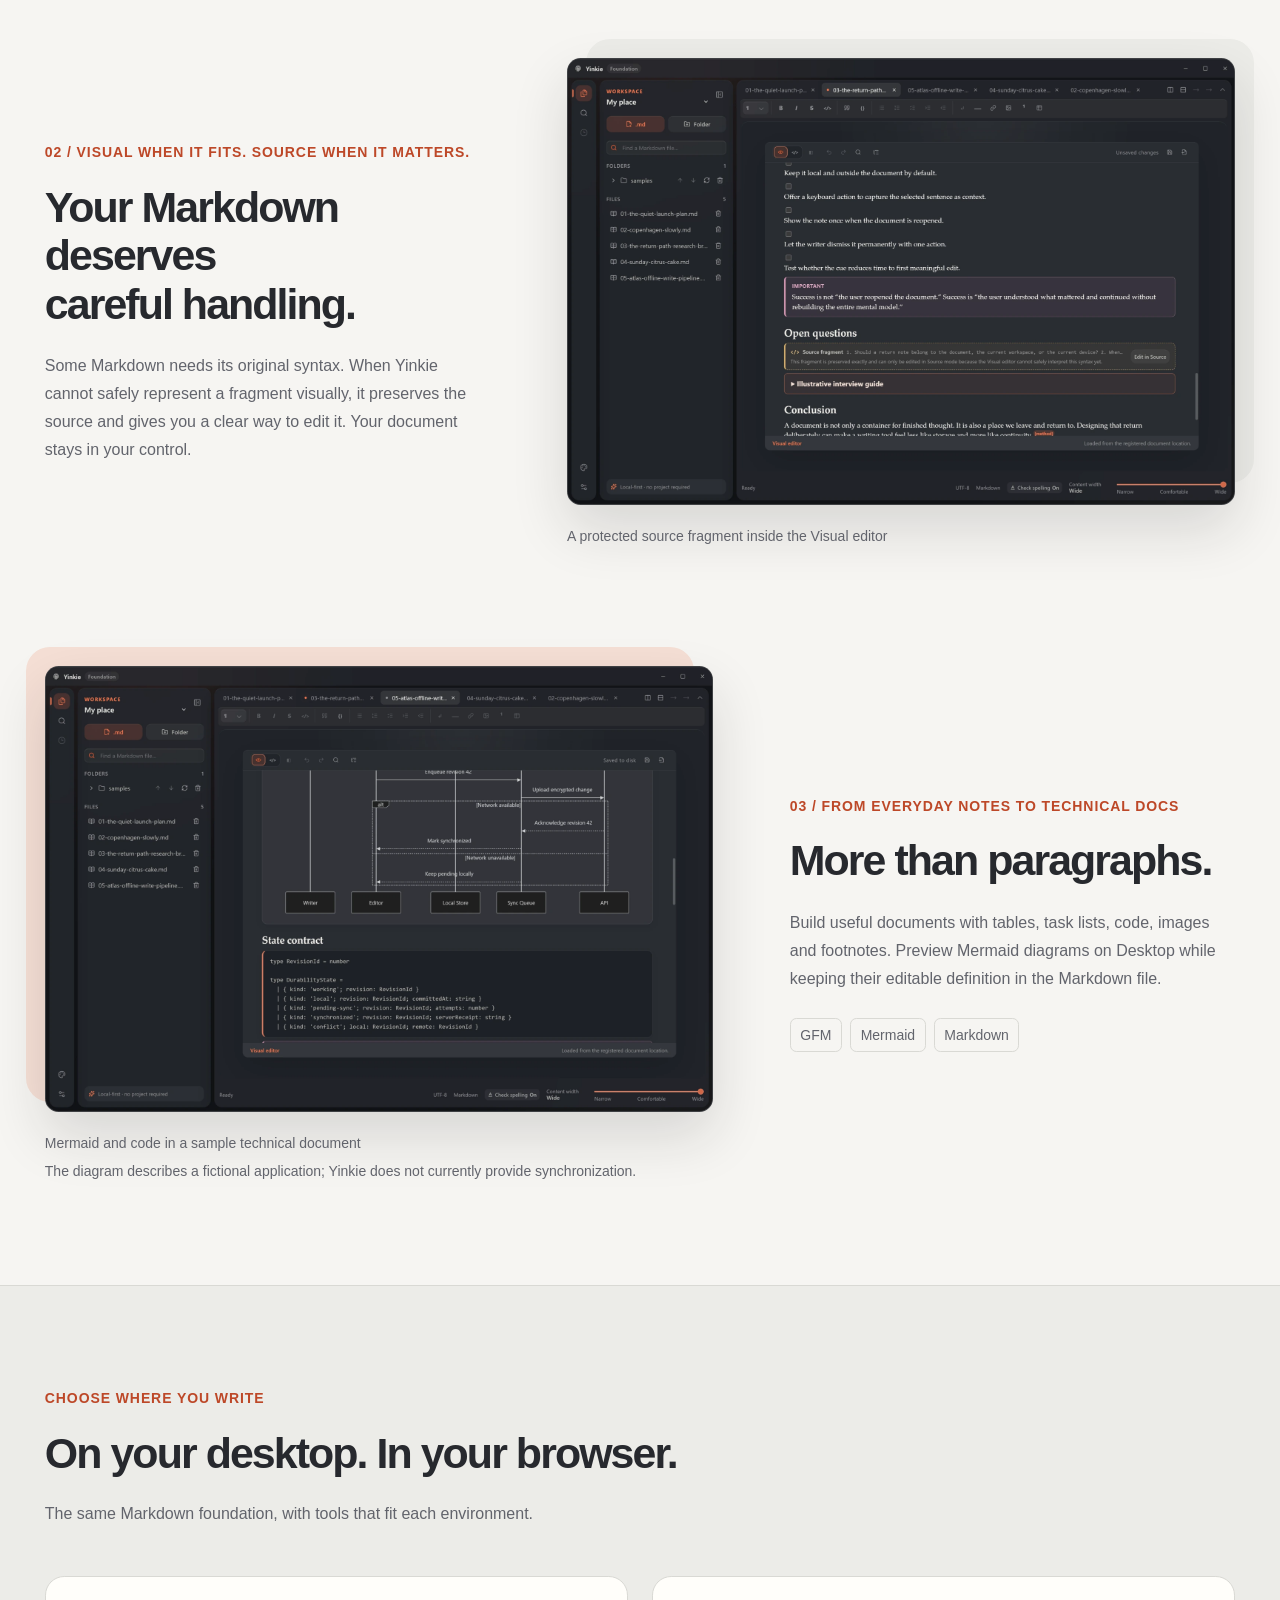
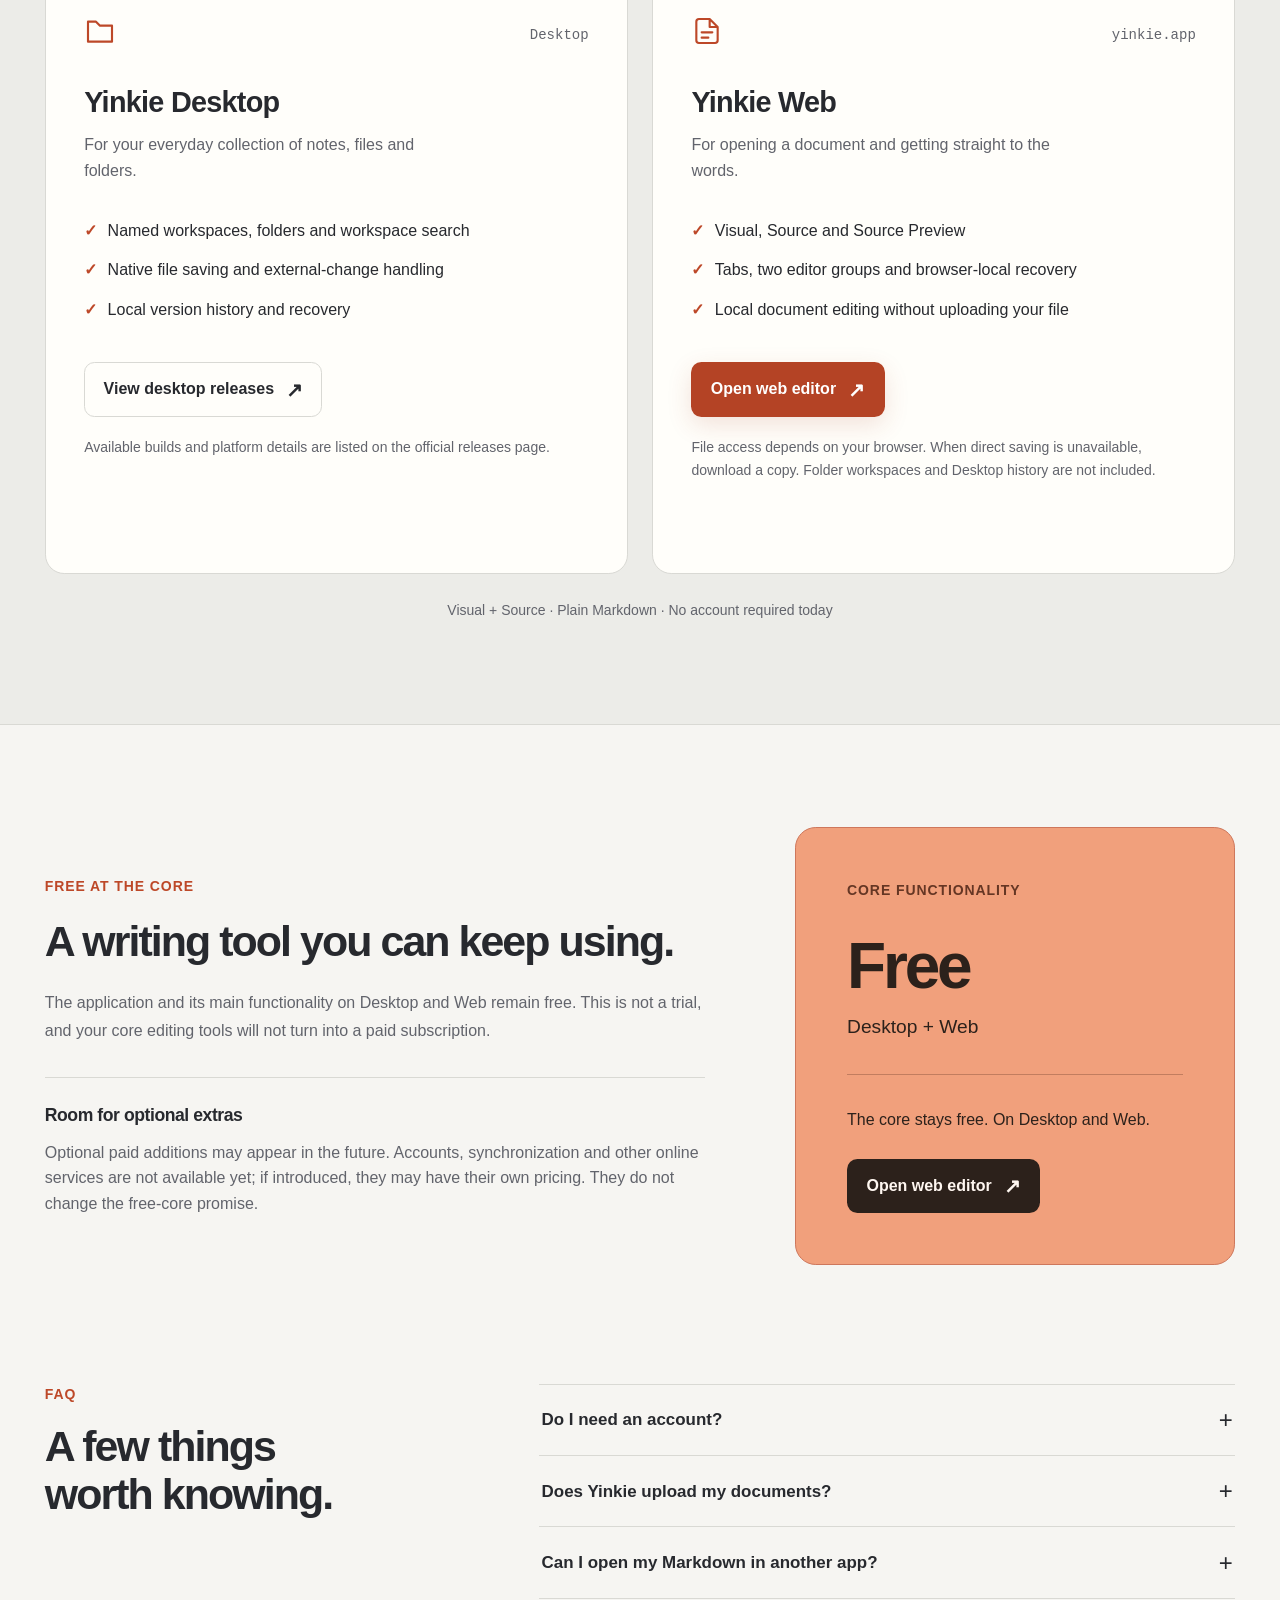
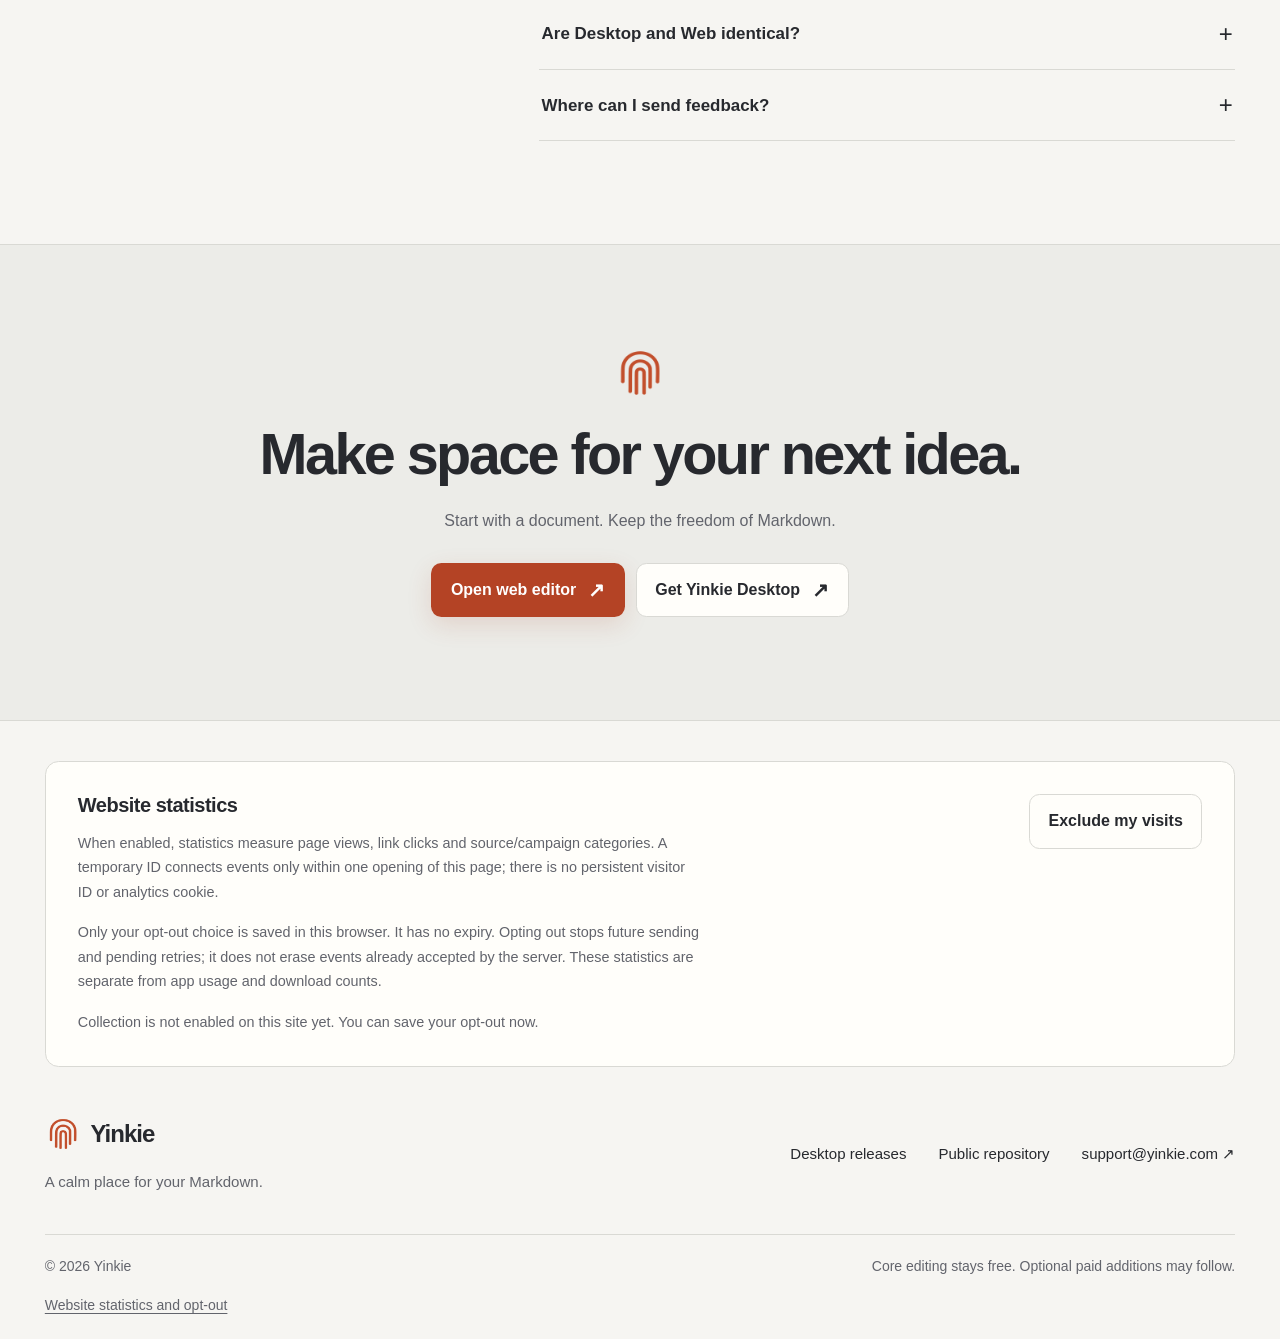
==== commit 15c21d3e: "Unify landing analytics and opt-out controls" ====
--- a/index.html
+++ b/index.html
@@ -26,8 +26,7 @@
   <link rel="stylesheet" href="styles.css"/>
   <script defer src="locales.js"></script>
   <script defer src="app.js"></script>
-  <script defer src="analytics-config.js"></script>
-  <script defer src="analytics.js"></script>
+  <script type="module" src="analytics.js"></script>
 </head>
 <body>
   <a class="skip-link" href="#main"><span data-i18n="nav.skip">Skip to content</span></a>
@@ -47,7 +46,7 @@
         </div>
         <button class="theme-toggle" type="button" aria-label="Dark theme" data-i18n-label="nav.theme" aria-pressed="false" data-theme-toggle><svg aria-hidden="true" viewBox="0 0 24 24" fill="none" stroke="currentColor" stroke-width="1.6" stroke-linecap="round" stroke-linejoin="round"><path d="M12 8a4 4 0 1 0 0 8 4 4 0 0 0 0-8 M12 2v2 M12 20v2 M2 12h2 M20 12h2 M5 5l1.4 1.4 M17.6 17.6l1.4 1.4 M5 19l1.4-1.4 M17.6 6.4l1.4-1.4"/></svg></button>
       </div>
-      <a class="button compact header-action" href="https://yinkie.app"><span data-i18n="action.web">Open web editor</span><span aria-hidden="true">↗</span></a>
+      <a class="button compact header-action" href="https://yinkie.app" data-statistics-link="web-app" data-statistics-placement="header"><span data-i18n="action.web">Open web editor</span><span aria-hidden="true">↗</span></a>
     </div>
   </header>
   <main id="main" tabindex="-1">
@@ -56,7 +55,8 @@
         <p data-i18n="hero.eyebrow" class="eyebrow">THE FREE VISUAL MARKDOWN EDITOR</p>
         <h1 id="hero-title"><span data-i18n="hero.title">Room for your thoughts.</span> <span data-i18n="hero.accent" class="accent">Freedom for your files.</span></h1>
         <p data-i18n="hero.body" class="lede">Turn your notes and AI drafts into documents you enjoy working with. Edit visually, switch to Markdown when you need precision, and keep files you can take anywhere.</p>
-        <div class="actions"><a class="button primary" href="https://yinkie.app"><span data-i18n="action.web">Open web editor</span><span aria-hidden="true">↗</span></a><a class="button secondary" href="#platforms" data-analytics-download="section" data-analytics-placement="hero"><span data-i18n="action.desktop">Get Yinkie Desktop</span><span aria-hidden="true">↓</span></a></div>
+        <div class="actions"><a class="button primary" href="https://yinkie.app" data-statistics-link="web-app" data-statistics-placement="hero"><span data-i18n="action.web">Open web editor</span><span aria-hidden="true">↗</span></a><a class="button secondary" href="#platforms" data-statistics-link="download-section" data-statistics-placement="hero"><span data-i18n="action.desktop">Get Yinkie Desktop</span><span aria-hidden="true">↓</span></a></div>
+        <p class="statistics-summary"><a href="#website-statistics" data-i18n="statistics.short">Website statistics and opt-out</a></p>
         <div class="free-promise"><span aria-hidden="true" class="check">✓</span><div><strong data-i18n="hero.free">The core stays free. On Desktop and Web.</strong><span data-i18n="hero.note">Optional paid extras may come later.</span></div></div>
       </div>
       <figure class="hero-media">
@@ -107,13 +107,13 @@
             <div class="platform-top"><span class="platform-symbol" aria-hidden="true"><svg aria-hidden="true" viewBox="0 0 24 24" fill="none" stroke="currentColor" stroke-width="1.6" stroke-linecap="round" stroke-linejoin="round"><path d="M3 7V5h6l3 3h9v12H3z"/></svg></span><span class="domain">Desktop</span></div>
             <h3>Yinkie Desktop</h3><p data-i18n="platform.desktop.body" class="platform-description">For your everyday collection of notes, files and folders.</p>
             <ul class="check-list"><li data-i18n="platform.desktop.one">Named workspaces, folders and workspace search</li><li data-i18n="platform.desktop.two">Native file saving and external-change handling</li><li data-i18n="platform.desktop.three">Local version history and recovery</li></ul>
-            <a class="button secondary" href="https://github.com/TrinkieYinkie/Yinkie_releases/releases" data-analytics-download="github_releases" data-analytics-placement="platforms"><span data-i18n="action.releases">View desktop releases</span><span aria-hidden="true">↗</span></a><p data-i18n="platform.desktop.note" class="platform-note">Available builds and platform details are listed on the official releases page.</p>
+            <a class="button secondary" href="https://github.com/TrinkieYinkie/Yinkie_releases/releases" data-statistics-link="releases" data-statistics-placement="platforms"><span data-i18n="action.releases">View desktop releases</span><span aria-hidden="true">↗</span></a><p data-i18n="platform.desktop.note" class="platform-note">Available builds and platform details are listed on the official releases page.</p>
           </article>
           <article class="platform-card web-card">
             <div class="platform-top"><span class="platform-symbol" aria-hidden="true"><svg aria-hidden="true" viewBox="0 0 24 24" fill="none" stroke="currentColor" stroke-width="1.6" stroke-linecap="round" stroke-linejoin="round"><path d="M14 3H6a2 2 0 0 0-2 2v14a2 2 0 0 0 2 2h12a2 2 0 0 0 2-2V9z M14 3v6h6 M8 13h8 M8 17h5"/></svg></span><span class="domain">yinkie.app</span></div>
             <h3>Yinkie Web</h3><p data-i18n="platform.web.body" class="platform-description">For opening a document and getting straight to the words.</p>
             <ul class="check-list"><li data-i18n="platform.web.one">Visual, Source and Source Preview</li><li data-i18n="platform.web.two">Tabs, two editor groups and browser-local recovery</li><li data-i18n="platform.web.three">Local document editing without uploading your file</li></ul>
-            <a class="button primary" href="https://yinkie.app"><span data-i18n="action.web">Open web editor</span><span aria-hidden="true">↗</span></a><p data-i18n="platform.web.note" class="platform-note">File access depends on your browser. When direct saving is unavailable, download a copy. Folder workspaces and Desktop history are not included.</p>
+            <a class="button primary" href="https://yinkie.app" data-statistics-link="web-app" data-statistics-placement="platforms"><span data-i18n="action.web">Open web editor</span><span aria-hidden="true">↗</span></a><p data-i18n="platform.web.note" class="platform-note">File access depends on your browser. When direct saving is unavailable, download a copy. Folder workspaces and Desktop history are not included.</p>
           </article>
         </div>
         <p data-i18n="platform.common" class="platform-common">Visual + Source · Plain Markdown · No account required today</p>
@@ -123,7 +123,7 @@
       <div class="free-copy"><p data-i18n="free.kicker" class="eyebrow">FREE AT THE CORE</p><h2 data-i18n="free.title" id="free-title">A writing tool you can keep using.</h2><p data-i18n="free.body" class="lede">The application and its main functionality on Desktop and Web remain free. This is not a trial, and your core editing tools will not turn into a paid subscription.</p>
         <div class="future-note"><h3 data-i18n="free.future.title">Room for optional extras</h3><p data-i18n="free.future">Optional paid additions may appear in the future. Accounts, synchronization and other online services are not available yet; if introduced, they may have their own pricing. They do not change the free-core promise.</p></div>
       </div>
-      <div class="free-card"><p data-i18n="free.label" class="eyebrow">CORE FUNCTIONALITY</p><p data-i18n="free.price" class="price">Free</p><p data-i18n="free.scope" class="free-scope">Desktop + Web</p><span class="free-divider" aria-hidden="true"></span><p data-i18n="hero.free">The core stays free. On Desktop and Web.</p><a class="button ink-button" href="https://yinkie.app"><span data-i18n="action.web">Open web editor</span><span aria-hidden="true">↗</span></a></div>
+      <div class="free-card"><p data-i18n="free.label" class="eyebrow">CORE FUNCTIONALITY</p><p data-i18n="free.price" class="price">Free</p><p data-i18n="free.scope" class="free-scope">Desktop + Web</p><span class="free-divider" aria-hidden="true"></span><p data-i18n="hero.free">The core stays free. On Desktop and Web.</p><a class="button ink-button" href="https://yinkie.app" data-statistics-link="web-app" data-statistics-placement="free"><span data-i18n="action.web">Open web editor</span><span aria-hidden="true">↗</span></a></div>
     </section>
     <section class="faq-section wrap section" aria-labelledby="faq-title">
       <div><p class="eyebrow">FAQ</p><h2 data-i18n="faq.title" id="faq-title">A few things worth knowing.</h2></div>
@@ -133,18 +133,35 @@
 <details><summary><span data-i18n="faq.four.q">Are Desktop and Web identical?</span><span class="disclosure-icon" aria-hidden="true">+</span></summary><p data-i18n="faq.four.a">They share the core editor. Desktop adds native workspaces, workspace search, local history and file observation. Web works within browser file permissions and provides browser-local recovery.</p></details>
 <details><summary><span data-i18n="faq.five.q">Where can I send feedback?</span><span class="disclosure-icon" aria-hidden="true">+</span></summary><p data-i18n="faq.five.a">Write to support@yinkie.com or use the public GitHub issues. When sharing an example or screenshot publicly, use fictional content and remove personal information.</p></details></div>
     </section>
-    <section class="final-section" aria-labelledby="final-title"><div class="wrap section"><img src="assets/yinkie-icon.png" width="52" height="52" alt=""/><h2 data-i18n="final.title" id="final-title">Make space for your next idea.</h2><p data-i18n="final.body" class="lede">Start with a document. Keep the freedom of Markdown.</p><div class="actions"><a class="button primary" href="https://yinkie.app"><span data-i18n="action.web">Open web editor</span><span aria-hidden="true">↗</span></a><a class="button secondary" href="https://github.com/TrinkieYinkie/Yinkie_releases/releases" data-analytics-download="github_releases" data-analytics-placement="final"><span data-i18n="action.desktop">Get Yinkie Desktop</span><span aria-hidden="true">↗</span></a></div></div></section>
+    <section class="final-section" aria-labelledby="final-title"><div class="wrap section"><img src="assets/yinkie-icon.png" width="52" height="52" alt=""/><h2 data-i18n="final.title" id="final-title">Make space for your next idea.</h2><p data-i18n="final.body" class="lede">Start with a document. Keep the freedom of Markdown.</p><div class="actions"><a class="button primary" href="https://yinkie.app" data-statistics-link="web-app" data-statistics-placement="final"><span data-i18n="action.web">Open web editor</span><span aria-hidden="true">↗</span></a><a class="button secondary" href="https://github.com/TrinkieYinkie/Yinkie_releases/releases" data-statistics-link="releases" data-statistics-placement="final"><span data-i18n="action.desktop">Get Yinkie Desktop</span><span aria-hidden="true">↗</span></a></div></div></section>
+    <section class="website-statistics wrap" id="website-statistics" aria-labelledby="statistics-title">
+      <div>
+        <h2 id="statistics-title" data-i18n="statistics.title">Website statistics</h2>
+        <p data-i18n="statistics.description">When enabled, statistics measure page views, link clicks and source/campaign categories. A temporary ID connects events only within one opening of this page; there is no persistent visitor ID or analytics cookie.</p>
+        <p data-i18n="statistics.details">Only your opt-out choice is saved in this browser. It has no expiry. Opting out stops future sending and pending retries; it does not erase events already accepted by the server. These statistics are separate from app usage and download counts.</p>
+        <p class="statistics-state" aria-live="polite" aria-atomic="true">
+          <span data-statistics-state="unavailable" data-i18n="statistics.unavailable">Collection is not enabled on this site yet. You can save your opt-out now.</span>
+          <span data-statistics-state="active" data-i18n="statistics.active" hidden>Statistics are on. Events are connected only within this page opening.</span>
+          <span data-statistics-state="excluded" data-i18n="statistics.excluded" hidden>This page will not send statistics. Your choice is remembered when browser storage is available.</span>
+          <span data-statistics-state="browser" data-i18n="statistics.browser" hidden>Statistics are off because your browser requests privacy.</span>
+          <span data-statistics-state="storage" data-i18n="statistics.storage" hidden>Statistics are off because your saved preference cannot be read.</span>
+        </p>
+      </div>
+      <div class="statistics-actions">
+        <button class="button secondary statistics-toggle" type="button" aria-pressed="false" data-statistics-toggle data-i18n="statistics.exclude" hidden>Exclude my visits</button>
+      </div>
+    </section>
   </main>
   <footer class="site-footer wrap">
     <div class="footer-top"><div><a class="brand" href="#top"><img src="assets/yinkie-icon.png" width="32" height="32" alt=""/>Yinkie</a><p data-i18n="footer.tagline">A calm place for your Markdown.</p></div>
       <nav aria-label="Yinkie links">
-        <a href="https://github.com/TrinkieYinkie/Yinkie_releases/releases" data-analytics-download="github_releases" data-analytics-placement="footer"><span data-i18n="footer.releases">Desktop releases</span></a>
-        <a href="https://github.com/TrinkieYinkie/Yinkie_releases"><span data-i18n="footer.github">Public repository</span></a>
-        <a href="mailto:support@yinkie.com">support@yinkie.com <span aria-hidden="true">↗</span></a>
+        <a href="https://github.com/TrinkieYinkie/Yinkie_releases/releases" data-statistics-link="releases" data-statistics-placement="footer"><span data-i18n="footer.releases">Desktop releases</span></a>
+        <a href="https://github.com/TrinkieYinkie/Yinkie_releases" data-statistics-link="repository" data-statistics-placement="footer"><span data-i18n="footer.github">Public repository</span></a>
+        <a href="mailto:support@yinkie.com" data-statistics-link="support" data-statistics-placement="footer">support@yinkie.com <span aria-hidden="true">↗</span></a>
       </nav>
     </div>
     <div class="footer-bottom"><span>© 2026 Yinkie</span><p data-i18n="footer.note">Core editing stays free. Optional paid additions may follow.</p></div>
-    <p class="analytics-note" data-i18n="privacy.analytics">Site statistics cover page views, Desktop-link clicks and source/campaign categories. No analytics cookies or persistent visitor ID; browser privacy signals are respected.</p>
+    <p class="analytics-note"><a href="#website-statistics" data-i18n="statistics.short">Website statistics and opt-out</a></p>
   </footer>
 </body>
 </html>
--- a/styles.css
+++ b/styles.css
@@ -290,3 +290,23 @@
 .dialect-note { color: var(--muted); font-size: .875rem; margin-top: 1.3rem; max-width: 85ch; }
 @media (max-width: 74rem) { .dialect-grid { grid-template-columns: repeat(2,minmax(0,1fr)); } }
 @media (max-width: 40rem) { .dialect-grid { grid-template-columns: 1fr; } }
+
+/* Statistics controls reuse the shared button and semantic theme tokens. */
+.statistics-summary { margin-top: 1rem; color: var(--muted); font-size: .875rem; }
+.statistics-summary a, .analytics-note a { text-decoration: underline; text-underline-offset: .2em; }
+.website-statistics { display: flex; align-items: flex-start; justify-content: space-between; gap: 2rem; padding: clamp(1.25rem, 3vw, 2rem); margin-top: 2.5rem; border: 1px solid var(--line); border-radius: var(--radius); background: var(--surface); scroll-margin-top: 7rem; }
+.website-statistics > div { min-width: 0; }
+.website-statistics h2 { font-size: 1.25rem; margin-bottom: .9rem; letter-spacing: -.025em; }
+.website-statistics p { max-width: 78ch; font-size: .9rem; line-height: 1.7; color: var(--muted); }
+.statistics-actions { flex-shrink: 0; }
+.statistics-toggle { white-space: normal; }
+.statistics-toggle[aria-pressed="true"] { background: var(--control-selected); color: var(--control-selected-ink); box-shadow: inset 0 0 0 1px var(--ink); }
+.statistics-toggle:disabled { color: var(--control-disabled); cursor: not-allowed; transform: none; }
+.website-statistics [hidden] { display: none !important; }
+@media (max-width: 64rem) { .website-statistics { flex-direction: column; gap: 1.25rem; } }
+@media (max-width: 35rem) { .statistics-actions, .statistics-toggle { width: 100%; } }
+@media (forced-colors: active) {
+  .website-statistics, .statistics-toggle { border: 1px solid CanvasText; }
+  .statistics-toggle[aria-pressed="true"] { outline: 2px solid Highlight; outline-offset: 2px; }
+  .statistics-toggle:disabled { color: GrayText; }
+}
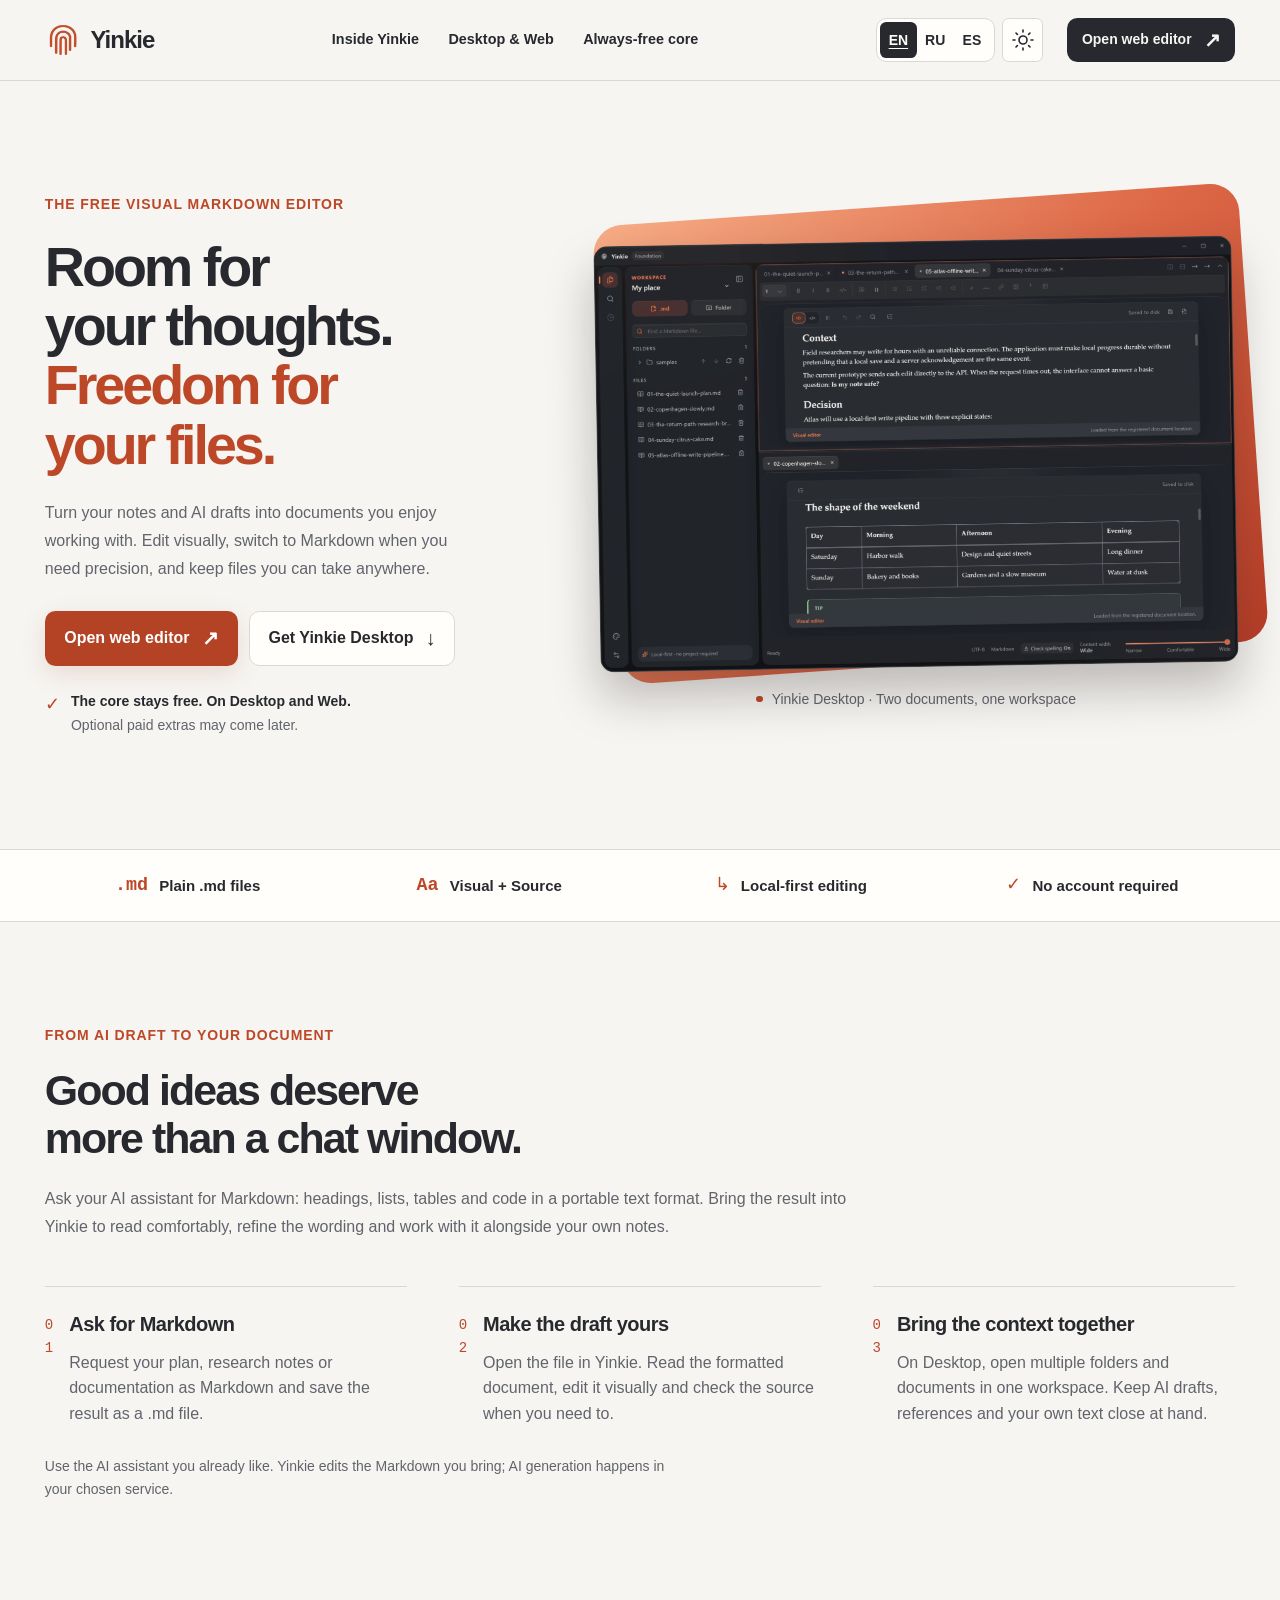
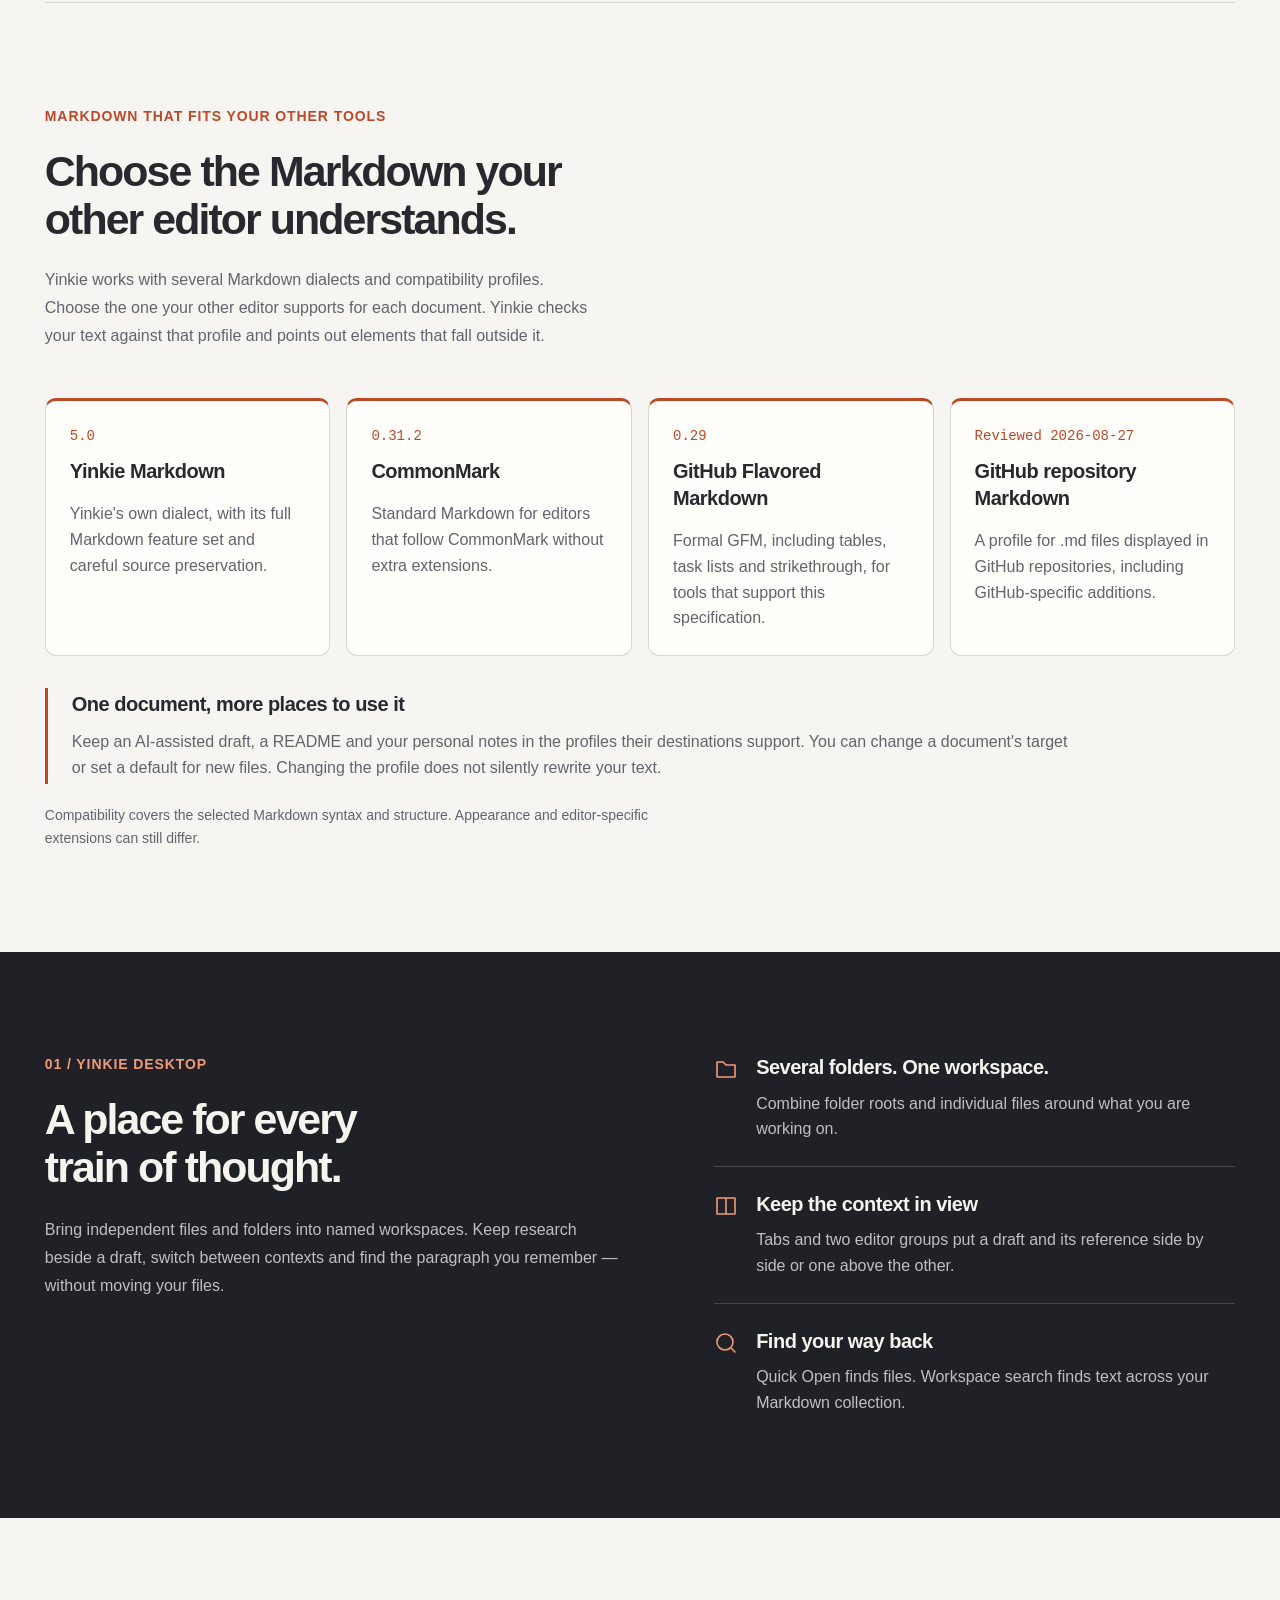
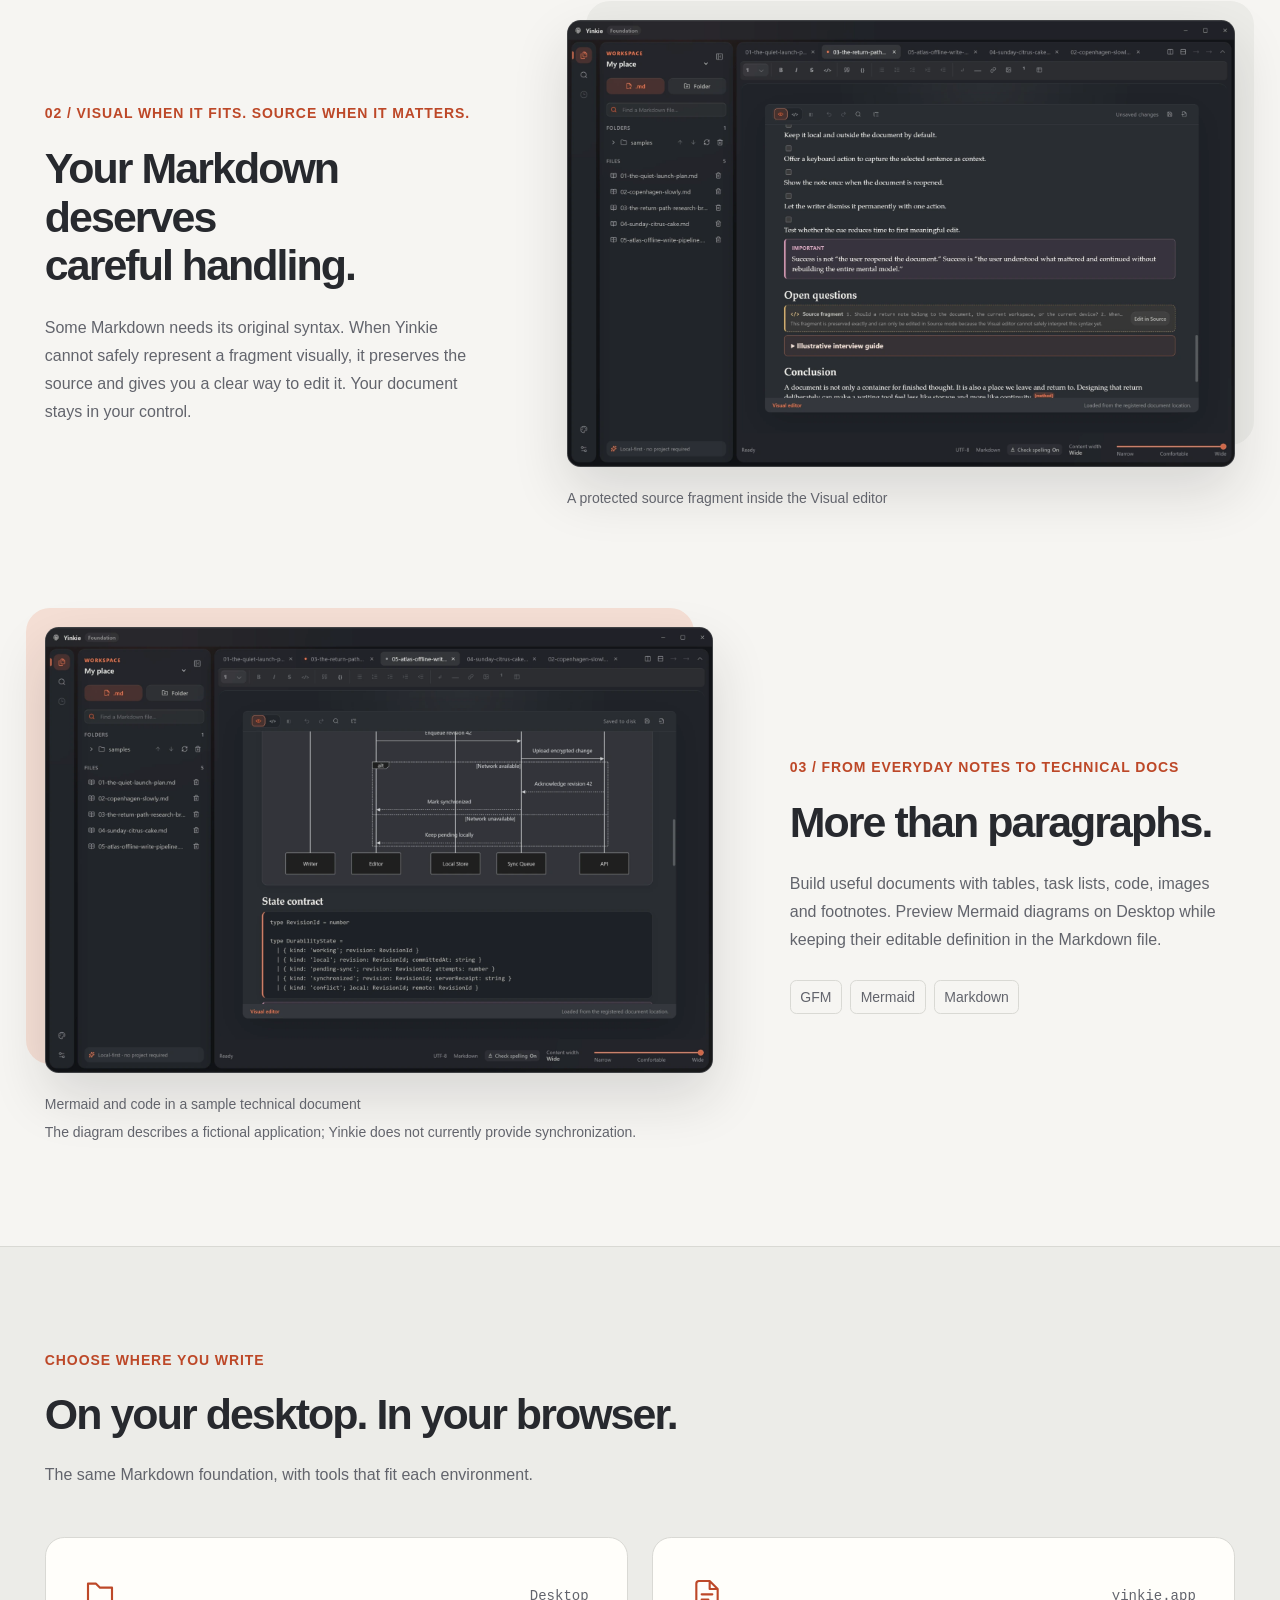
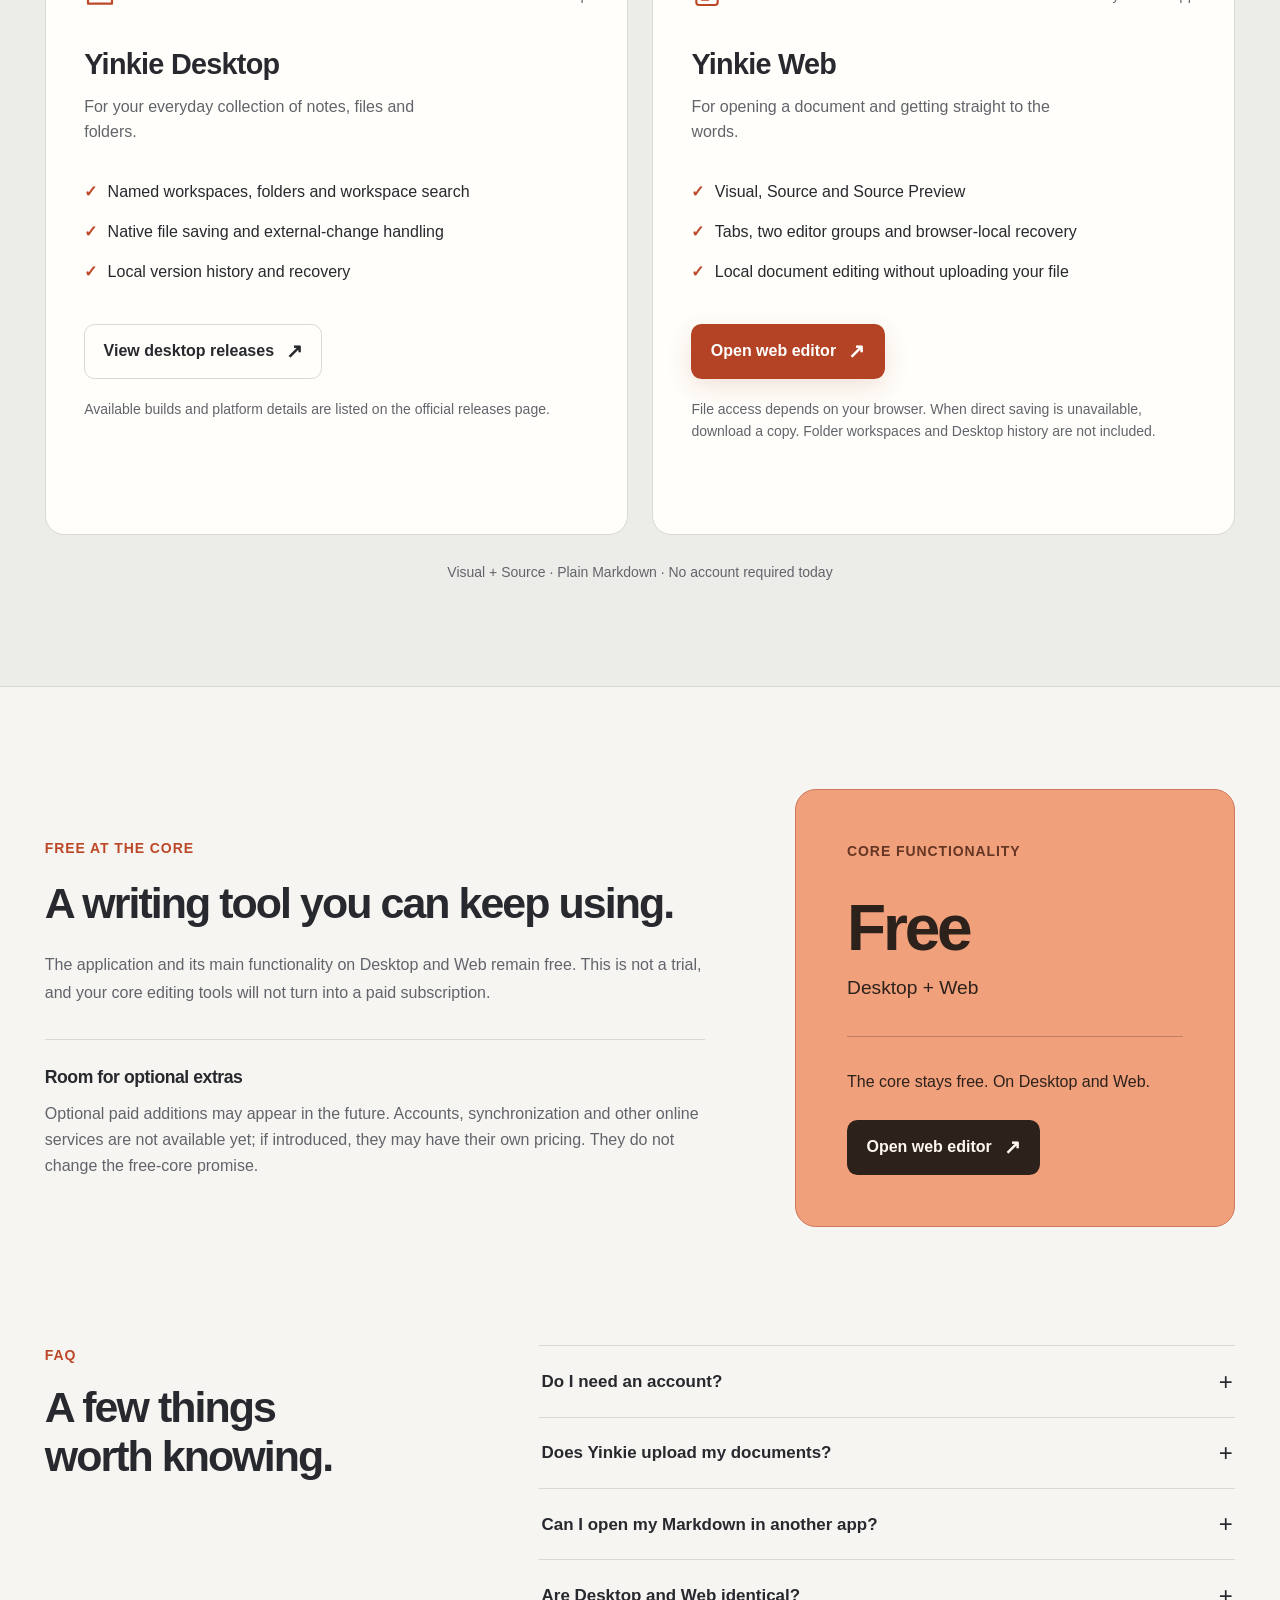
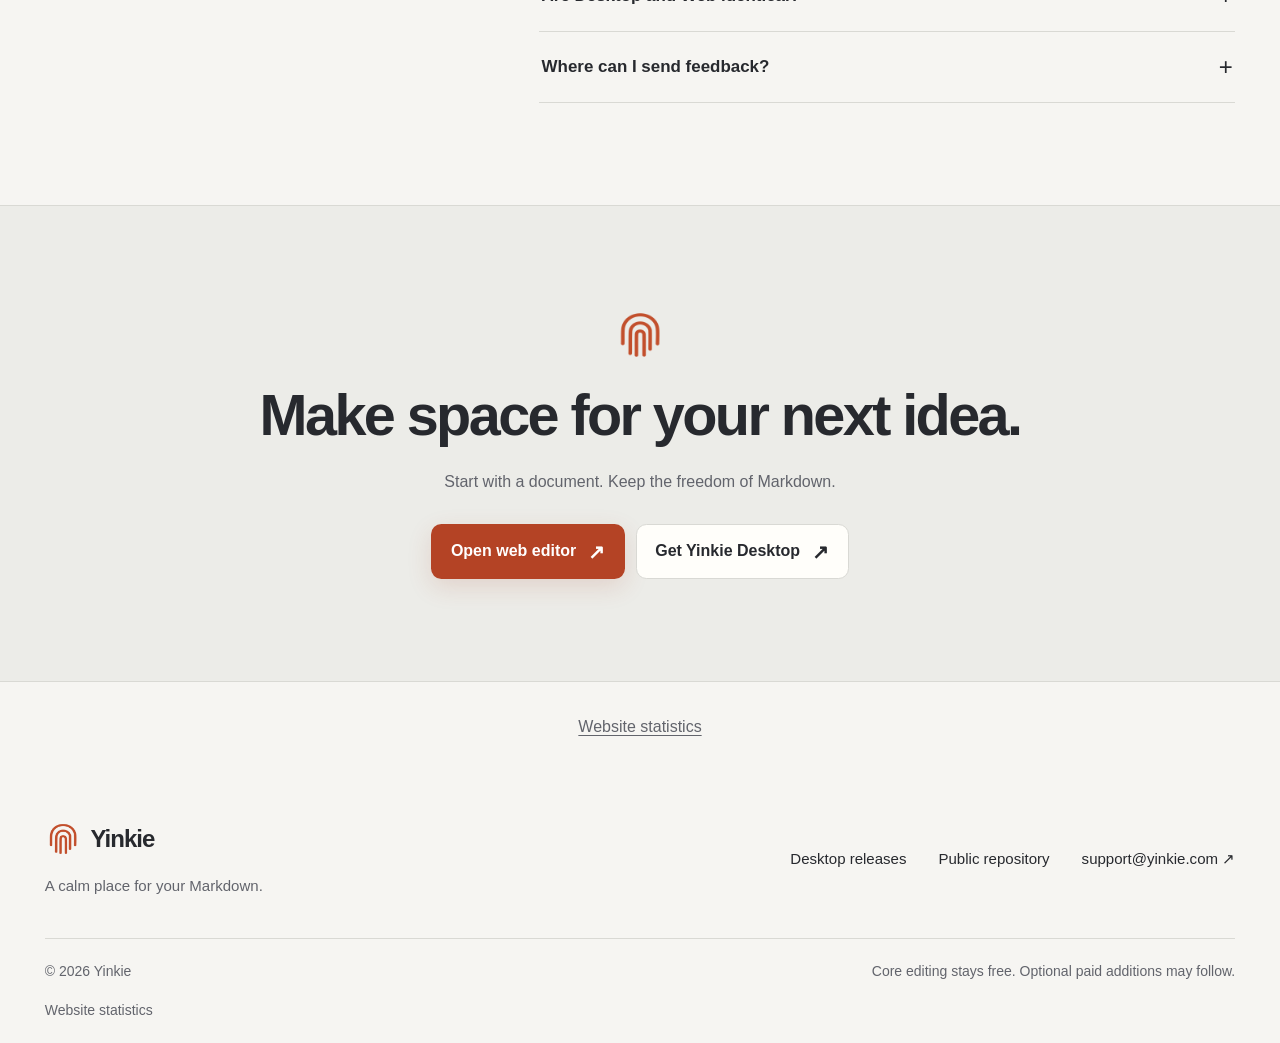
==== commit e5574be3: "Require explicit granular consent for landing statistics" ====
--- a/index.html
+++ b/index.html
@@ -56,7 +56,6 @@
         <h1 id="hero-title"><span data-i18n="hero.title">Room for your thoughts.</span> <span data-i18n="hero.accent" class="accent">Freedom for your files.</span></h1>
         <p data-i18n="hero.body" class="lede">Turn your notes and AI drafts into documents you enjoy working with. Edit visually, switch to Markdown when you need precision, and keep files you can take anywhere.</p>
         <div class="actions"><a class="button primary" href="https://yinkie.app" data-statistics-link="web-app" data-statistics-placement="hero"><span data-i18n="action.web">Open web editor</span><span aria-hidden="true">↗</span></a><a class="button secondary" href="#platforms" data-statistics-link="download-section" data-statistics-placement="hero"><span data-i18n="action.desktop">Get Yinkie Desktop</span><span aria-hidden="true">↓</span></a></div>
-        <p class="statistics-summary"><a href="#website-statistics" data-i18n="statistics.short">Website statistics and opt-out</a></p>
         <div class="free-promise"><span aria-hidden="true" class="check">✓</span><div><strong data-i18n="hero.free">The core stays free. On Desktop and Web.</strong><span data-i18n="hero.note">Optional paid extras may come later.</span></div></div>
       </div>
       <figure class="hero-media">
@@ -134,23 +133,29 @@
 <details><summary><span data-i18n="faq.five.q">Where can I send feedback?</span><span class="disclosure-icon" aria-hidden="true">+</span></summary><p data-i18n="faq.five.a">Write to support@yinkie.com or use the public GitHub issues. When sharing an example or screenshot publicly, use fictional content and remove personal information.</p></details></div>
     </section>
     <section class="final-section" aria-labelledby="final-title"><div class="wrap section"><img src="assets/yinkie-icon.png" width="52" height="52" alt=""/><h2 data-i18n="final.title" id="final-title">Make space for your next idea.</h2><p data-i18n="final.body" class="lede">Start with a document. Keep the freedom of Markdown.</p><div class="actions"><a class="button primary" href="https://yinkie.app" data-statistics-link="web-app" data-statistics-placement="final"><span data-i18n="action.web">Open web editor</span><span aria-hidden="true">↗</span></a><a class="button secondary" href="https://github.com/TrinkieYinkie/Yinkie_releases/releases" data-statistics-link="releases" data-statistics-placement="final"><span data-i18n="action.desktop">Get Yinkie Desktop</span><span aria-hidden="true">↗</span></a></div></div></section>
-    <section class="website-statistics wrap" id="website-statistics" aria-labelledby="statistics-title">
-      <div>
-        <h2 id="statistics-title" data-i18n="statistics.title">Website statistics</h2>
-        <p data-i18n="statistics.description">When enabled, statistics measure page views, link clicks and source/campaign categories. A temporary ID connects events only within one opening of this page; there is no persistent visitor ID or analytics cookie.</p>
-        <p data-i18n="statistics.details">Only your opt-out choice is saved in this browser. It has no expiry. Opting out stops future sending and pending retries; it does not erase events already accepted by the server. These statistics are separate from app usage and download counts.</p>
-        <p class="statistics-state" aria-live="polite" aria-atomic="true">
-          <span data-statistics-state="unavailable" data-i18n="statistics.unavailable">Collection is not enabled on this site yet. You can save your opt-out now.</span>
-          <span data-statistics-state="active" data-i18n="statistics.active" hidden>Statistics are on. Events are connected only within this page opening.</span>
-          <span data-statistics-state="excluded" data-i18n="statistics.excluded" hidden>This page will not send statistics. Your choice is remembered when browser storage is available.</span>
-          <span data-statistics-state="browser" data-i18n="statistics.browser" hidden>Statistics are off because your browser requests privacy.</span>
-          <span data-statistics-state="storage" data-i18n="statistics.storage" hidden>Statistics are off because your saved preference cannot be read.</span>
-        </p>
+    <div class="statistics-settings" id="website-statistics"><button class="statistics-open" type="button" data-statistics-open aria-haspopup="dialog" aria-controls="statistics-dialog" data-i18n="statistics.short" hidden>Website statistics</button></div>
+    <dialog class="statistics-dialog" id="statistics-dialog" data-statistics-dialog aria-labelledby="statistics-title" aria-describedby="statistics-intro">
+      <h2 id="statistics-title" data-statistics-title tabindex="-1" data-i18n="statistics.title">Help make this site better</h2>
+      <p id="statistics-intro" data-i18n="statistics.description">May we use optional statistics to understand which pages and links are useful? Your choice does not affect the site or downloads.</p>
+      <p class="statistics-reassurance" data-i18n="statistics.summary">No names, email addresses or document content. No advertising trackers or persistent visitor ID. Choose what to share, or continue without statistics.</p>
+      <div data-statistics-settings hidden>
+        <fieldset class="statistics-categories"><legend data-i18n="statistics.settings">Choose optional statistics</legend>
+          <label class="statistics-option"><input type="checkbox" data-statistics-category="views" aria-labelledby="statistics-views-label" aria-describedby="statistics-views-detail"><span><strong id="statistics-views-label" data-i18n="statistics.views">Page views</strong><span id="statistics-views-detail" data-i18n="statistics.viewsDetail">Count openings of this landing page after your permission, with language and source/campaign categories. This is not a count of people.</span></span></label>
+          <label class="statistics-option"><input type="checkbox" data-statistics-category="downloads" aria-labelledby="statistics-downloads-label" aria-describedby="statistics-downloads-detail"><span><strong id="statistics-downloads-label" data-i18n="statistics.downloads">Download clicks</strong><span id="statistics-downloads-detail" data-i18n="statistics.downloadsDetail">Count clicks on download options, release pages and installer links, with button location and selected platform. These are not completed downloads or installations.</span></span></label>
+          <label class="statistics-option"><input type="checkbox" data-statistics-category="links" aria-labelledby="statistics-links-label" aria-describedby="statistics-links-detail"><span><strong id="statistics-links-label" data-i18n="statistics.links">Other link clicks</strong><span id="statistics-links-detail" data-i18n="statistics.linksDetail">Count clicks on supported product, help and legal links using predefined destination and location categories. Link addresses are not sent.</span></span></label>
+        </fieldset>
+        <p class="statistics-detail" data-i18n="statistics.details">With your permission, events include their type and time, language, site version, a temporary page ID, retry IDs and predefined source/campaign and action categories. The page ID links events only during this page opening. Full URLs, raw search parameters, document content and browser/device details are not sent. Raw events are retained for up to 90 days. Connection metadata, including your IP address, necessarily reaches the hosting infrastructure; absence of a name is not a guarantee of absolute anonymity.</p>
+        <p class="statistics-detail" data-i18n="statistics.choice">Your choice is saved only in this browser for 180 days. You can change it using Website statistics in the footer. Withdrawal stops future sending and pending retries; it does not erase events already received. App analytics and GitHub download counters are separate.</p>
+        <a class="statistics-contact" href="mailto:support@yinkie.com" data-i18n="statistics.contact">Privacy questions</a>
       </div>
+      <p class="statistics-state" aria-live="polite" aria-atomic="true"><span data-statistics-state="pending" data-i18n="statistics.pending">Statistics are off until you choose.</span><span data-statistics-state="unavailable" data-i18n="statistics.unavailable" hidden>Sending statistics is unavailable on this page. You can still save your preference.</span><span data-statistics-state="active" data-i18n="statistics.active" hidden>Only the categories you allowed are enabled.</span><span data-statistics-state="excluded" data-i18n="statistics.excluded" hidden>Statistics are off. You can use the site and downloads as usual.</span><span data-statistics-state="browser" data-i18n="statistics.browser" hidden>Statistics are off because your browser requests privacy.</span><span data-statistics-state="storage" data-i18n="statistics.storage" hidden>Statistics are off because your saved preference cannot be read.</span></p>
       <div class="statistics-actions">
-        <button class="button secondary statistics-toggle" type="button" aria-pressed="false" data-statistics-toggle data-i18n="statistics.exclude" hidden>Exclude my visits</button>
+        <button class="statistics-action" type="button" data-statistics-accept data-i18n="statistics.accept">Accept</button>
+        <button class="statistics-action" type="button" data-statistics-reject data-i18n="statistics.reject">Reject</button>
+        <button class="statistics-action statistics-customize" type="button" data-statistics-configure aria-controls="statistics-dialog" data-i18n="statistics.configure">Configure</button>
+        <button class="statistics-action statistics-customize" type="button" data-statistics-save data-i18n="statistics.save" hidden>Save choices</button>
       </div>
-    </section>
+    </dialog>
   </main>
   <footer class="site-footer wrap">
     <div class="footer-top"><div><a class="brand" href="#top"><img src="assets/yinkie-icon.png" width="32" height="32" alt=""/>Yinkie</a><p data-i18n="footer.tagline">A calm place for your Markdown.</p></div>
@@ -161,7 +166,7 @@
       </nav>
     </div>
     <div class="footer-bottom"><span>© 2026 Yinkie</span><p data-i18n="footer.note">Core editing stays free. Optional paid additions may follow.</p></div>
-    <p class="analytics-note"><a href="#website-statistics" data-i18n="statistics.short">Website statistics and opt-out</a></p>
+    <p class="analytics-note"><a href="#website-statistics" data-statistics-open aria-haspopup="dialog" aria-controls="statistics-dialog" data-i18n="statistics.short">Website statistics</a></p>
   </footer>
 </body>
 </html>
--- a/styles.css
+++ b/styles.css
@@ -292,21 +292,32 @@
 @media (max-width: 40rem) { .dialect-grid { grid-template-columns: 1fr; } }
 
 /* Statistics controls reuse the shared button and semantic theme tokens. */
-.statistics-summary { margin-top: 1rem; color: var(--muted); font-size: .875rem; }
-.statistics-summary a, .analytics-note a { text-decoration: underline; text-underline-offset: .2em; }
-.website-statistics { display: flex; align-items: flex-start; justify-content: space-between; gap: 2rem; padding: clamp(1.25rem, 3vw, 2rem); margin-top: 2.5rem; border: 1px solid var(--line); border-radius: var(--radius); background: var(--surface); scroll-margin-top: 7rem; }
-.website-statistics > div { min-width: 0; }
-.website-statistics h2 { font-size: 1.25rem; margin-bottom: .9rem; letter-spacing: -.025em; }
-.website-statistics p { max-width: 78ch; font-size: .9rem; line-height: 1.7; color: var(--muted); }
-.statistics-actions { flex-shrink: 0; }
-.statistics-toggle { white-space: normal; }
-.statistics-toggle[aria-pressed="true"] { background: var(--control-selected); color: var(--control-selected-ink); box-shadow: inset 0 0 0 1px var(--ink); }
-.statistics-toggle:disabled { color: var(--control-disabled); cursor: not-allowed; transform: none; }
-.website-statistics [hidden] { display: none !important; }
-@media (max-width: 64rem) { .website-statistics { flex-direction: column; gap: 1.25rem; } }
-@media (max-width: 35rem) { .statistics-actions, .statistics-toggle { width: 100%; } }
-@media (forced-colors: active) {
-  .website-statistics, .statistics-toggle { border: 1px solid CanvasText; }
-  .statistics-toggle[aria-pressed="true"] { outline: 2px solid Highlight; outline-offset: 2px; }
-  .statistics-toggle:disabled { color: GrayText; }
-}
+/* Optional statistics use the shared theme, focus and global scrollbar treatment. */
+.statistics-settings { text-align: center; padding: 1.5rem; }
+.statistics-open { font: inherit; color: var(--muted); background: transparent; border: 0; padding: .5rem; text-decoration: underline; text-underline-offset: .2em; cursor: pointer; }
+.statistics-dialog { color: var(--ink); background: var(--surface); border: 1px solid var(--line); border-radius: 1.25rem; width: min(36rem, calc(100vw - 2rem)); max-height: calc(100dvh - 2rem); padding: clamp(1.25rem, 4vw, 2rem); overflow: auto; overscroll-behavior: contain; box-shadow: 0 24px 80px #0004; }
+.statistics-dialog:not([open]), .statistics-dialog [hidden], .statistics-settings [hidden] { display: none !important; }
+.statistics-dialog::backdrop { background: #0008; }
+.statistics-dialog h2 { margin: 0 0 1rem; font: inherit; font-size: clamp(1.35rem, 4vw, 1.8rem); font-weight: 650; line-height: 1.25; letter-spacing: -.025em; }
+.statistics-dialog p { margin: 0 0 1rem; font-size: .95rem; line-height: 1.6; }
+.statistics-reassurance, .statistics-detail, .statistics-state { color: var(--muted); }
+.statistics-dialog .statistics-detail, .statistics-dialog .statistics-state { font-size: .8rem; }
+.statistics-categories { border: 0; padding: 0; margin: 1.5rem 0; min-width: 0; }
+.statistics-categories legend { font-size: .9rem; font-weight: 650; margin-bottom: .5rem; }
+.statistics-option { display: flex; gap: .85rem; padding: 1rem 0; border-bottom: 1px solid var(--line); cursor: pointer; }
+.statistics-option input { appearance: auto; accent-color: var(--accent); width: 1.1rem; height: 1.1rem; margin: .15rem 0 0; flex: 0 0 1.1rem; }
+.statistics-option strong { display: block; font-size: .95rem; margin-bottom: .3rem; }
+.statistics-option span span { display: block; color: var(--muted); font-size: .8rem; line-height: 1.5; }
+.statistics-contact { display: inline-block; margin: 0 0 1rem; font-size: .85rem; text-decoration: underline; text-underline-offset: .2em; }
+.statistics-actions { display: flex; flex-wrap: wrap; gap: .65rem; }
+.statistics-action { flex: 1 1 8rem; min-height: 2.9rem; padding: .7rem 1rem; border: 1px solid var(--ink); border-radius: .65rem; background: var(--surface); color: var(--ink); font: inherit; font-size: .9rem; font-weight: 600; cursor: pointer; }
+.statistics-action:hover { background: var(--control-hover); }
+.statistics-open:focus-visible, .statistics-action:focus-visible, .statistics-option input:focus-visible, .statistics-contact:focus-visible { outline: 3px solid var(--accent); outline-offset: 3px; }
+.statistics-action:disabled, .statistics-option input:disabled { opacity: .6; cursor: not-allowed; }
+@media (max-width: 420px) { .statistics-actions { flex-direction: column; } .statistics-action { flex-basis: auto; } }
+@media (forced-colors: active) { .statistics-dialog, .statistics-action { border-color: CanvasText; } .statistics-dialog::backdrop { background: Canvas; opacity: .75; } .statistics-action:disabled { color: GrayText; } }
+
+.statistics-dialog[data-configuring] { display: flex; flex-direction: column; overflow: hidden; }
+.statistics-dialog[data-configuring] #statistics-intro, .statistics-dialog[data-configuring] .statistics-reassurance { display: none; }
+.statistics-dialog [data-statistics-settings] { min-height: 0; overflow: auto; overscroll-behavior: contain; margin-bottom: 1rem; }
+.statistics-dialog h2, .statistics-dialog .statistics-state, .statistics-dialog .statistics-actions { flex-shrink: 0; }
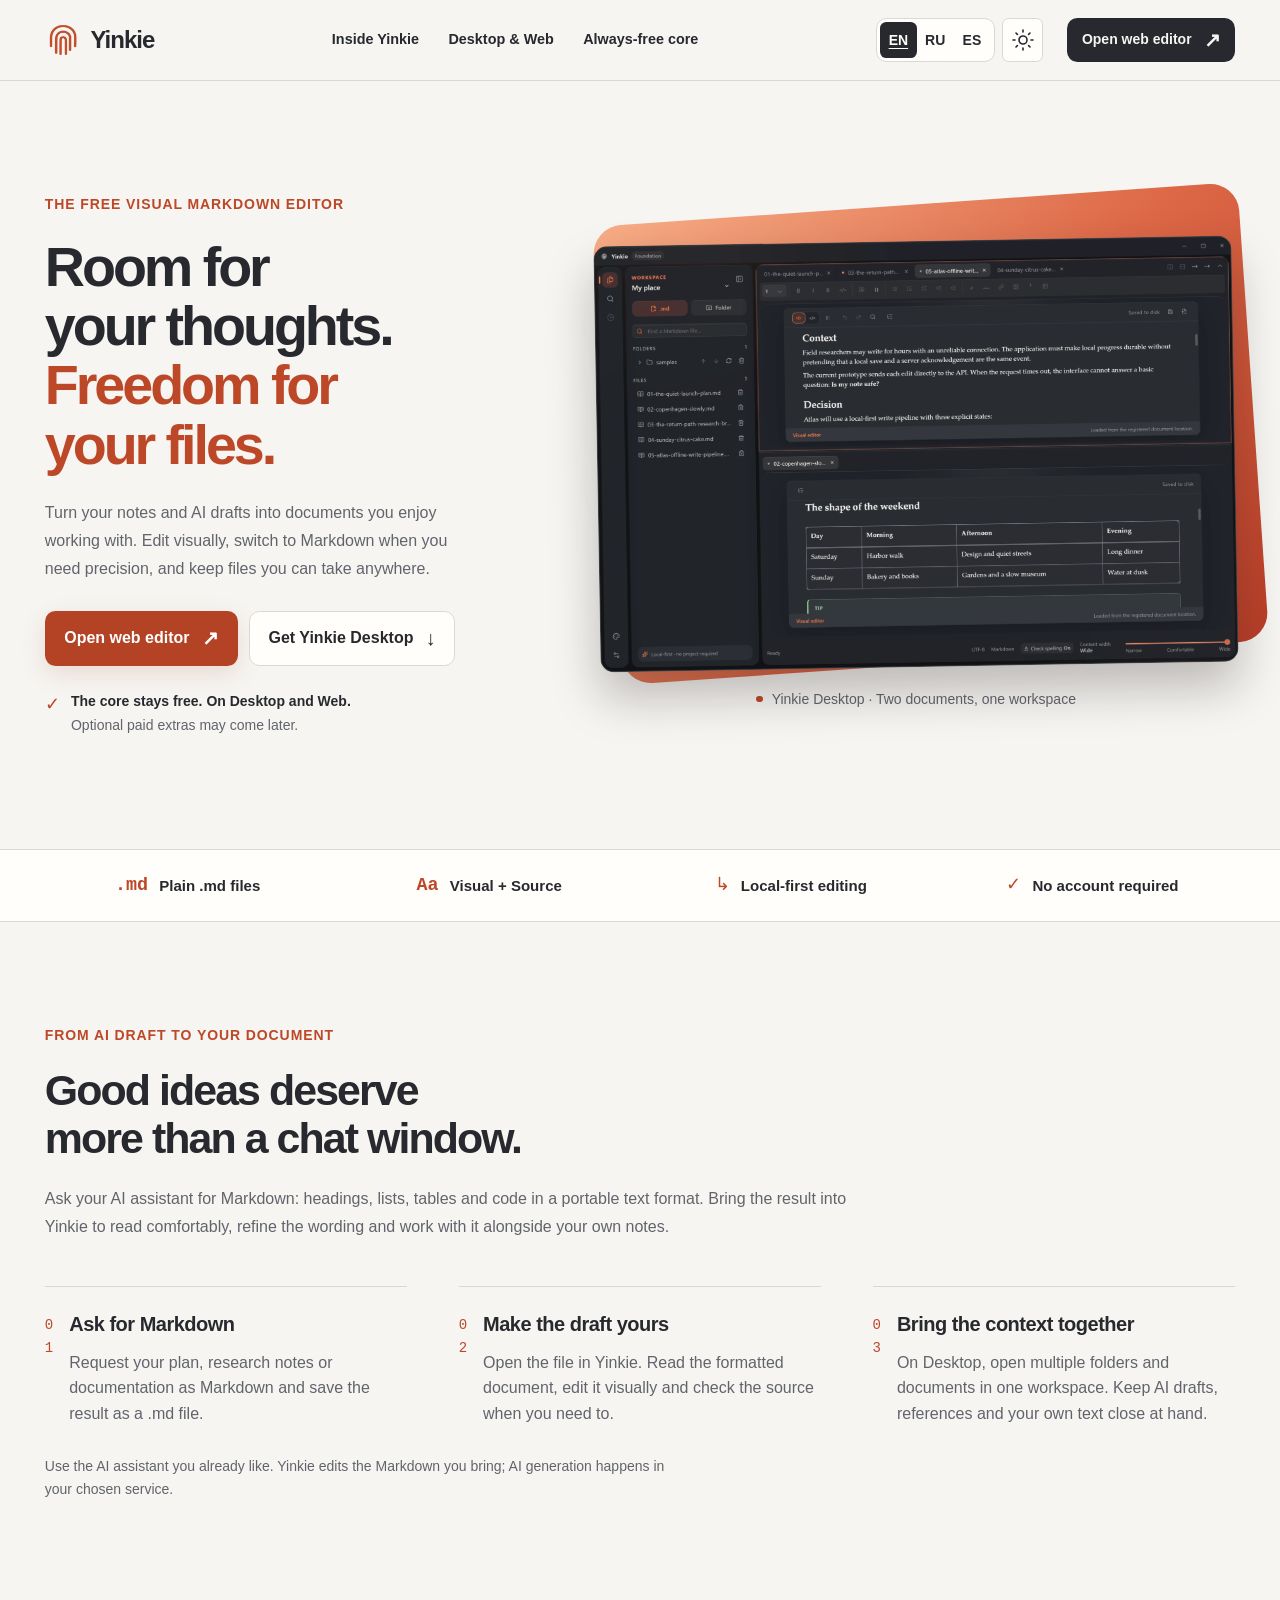
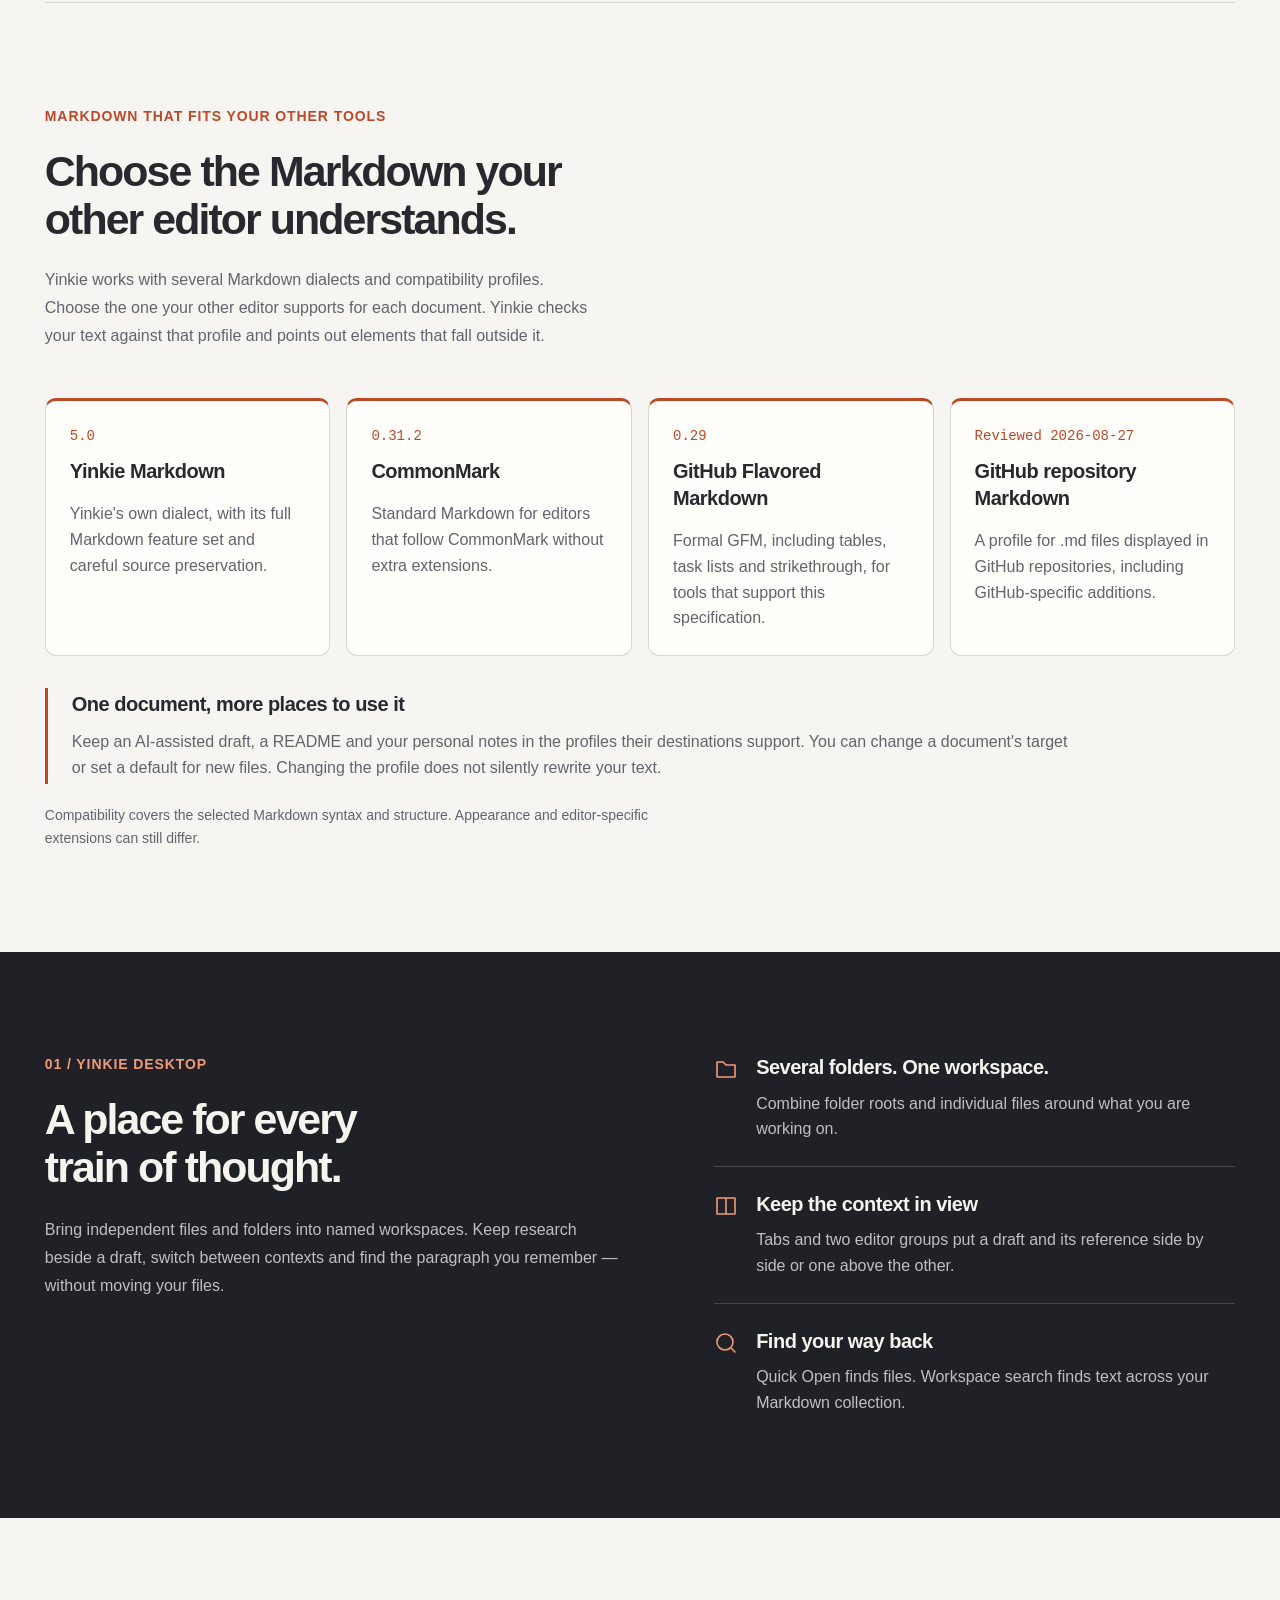
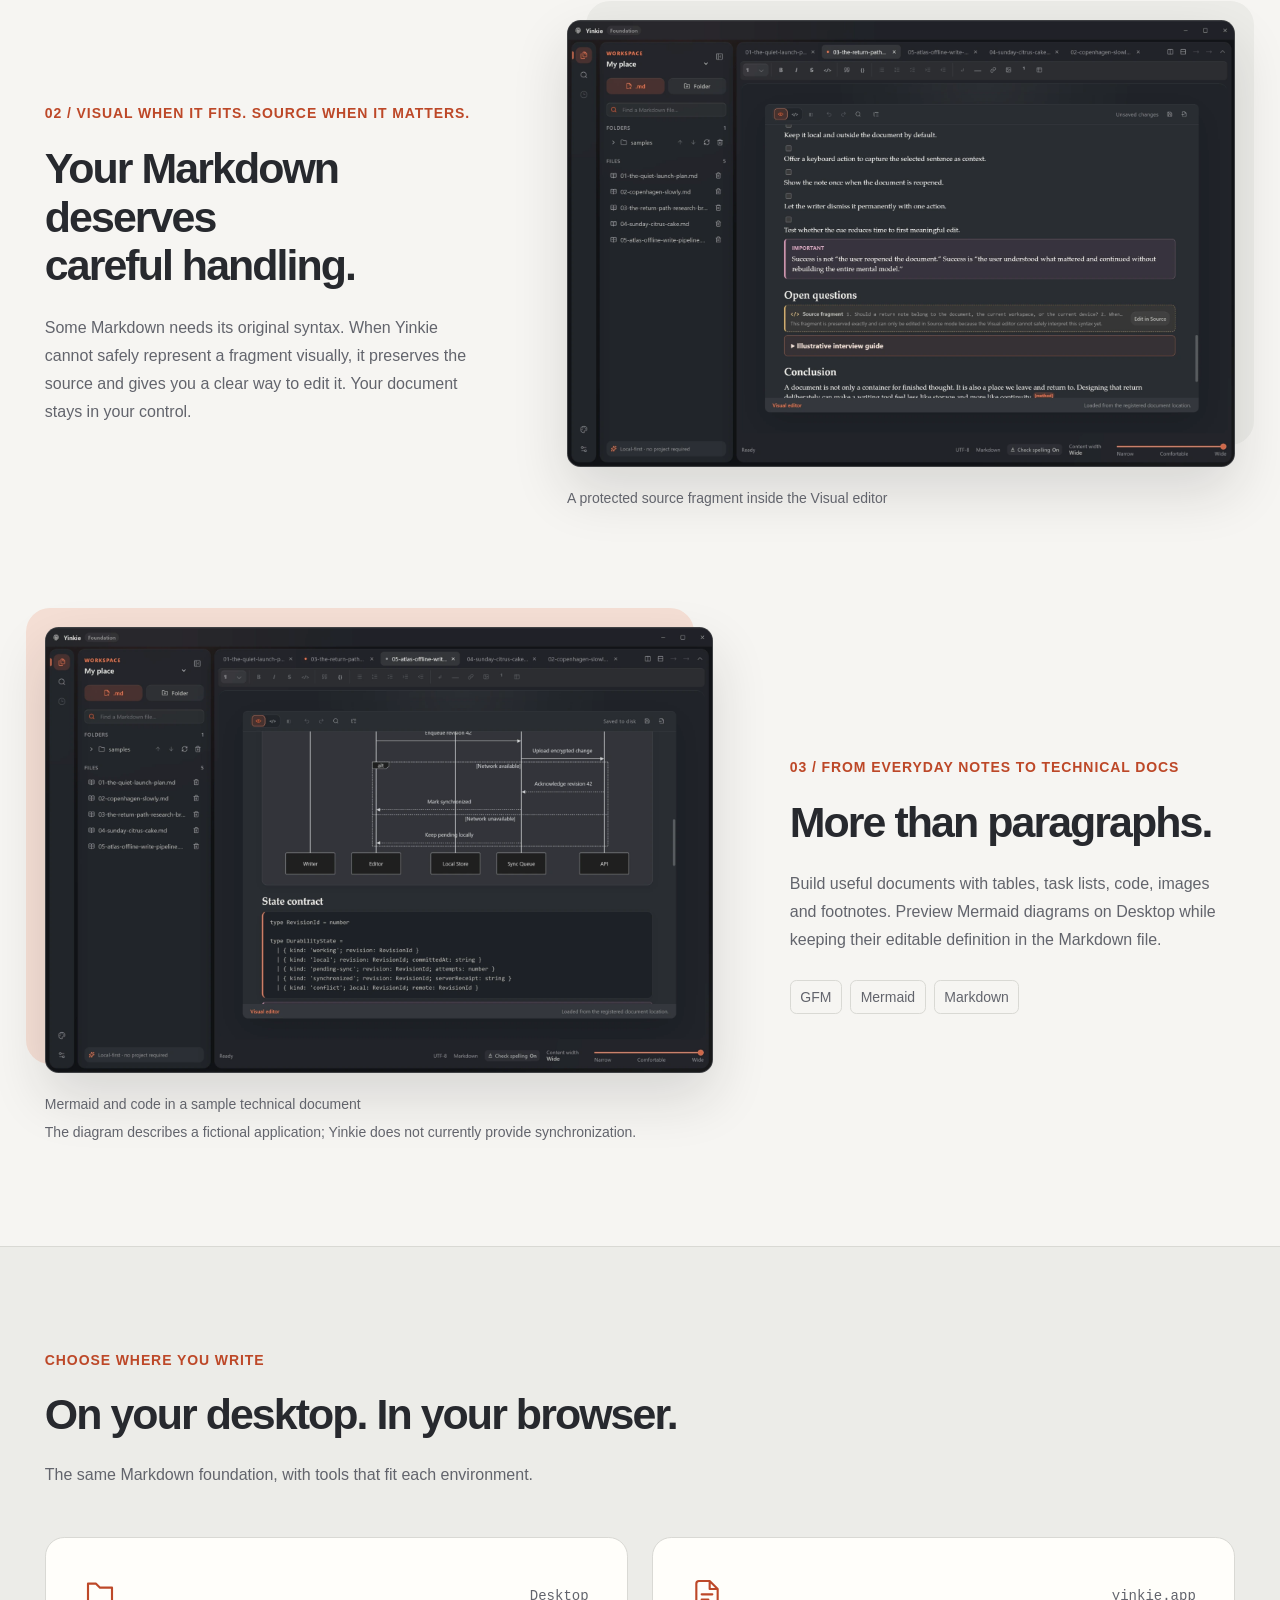
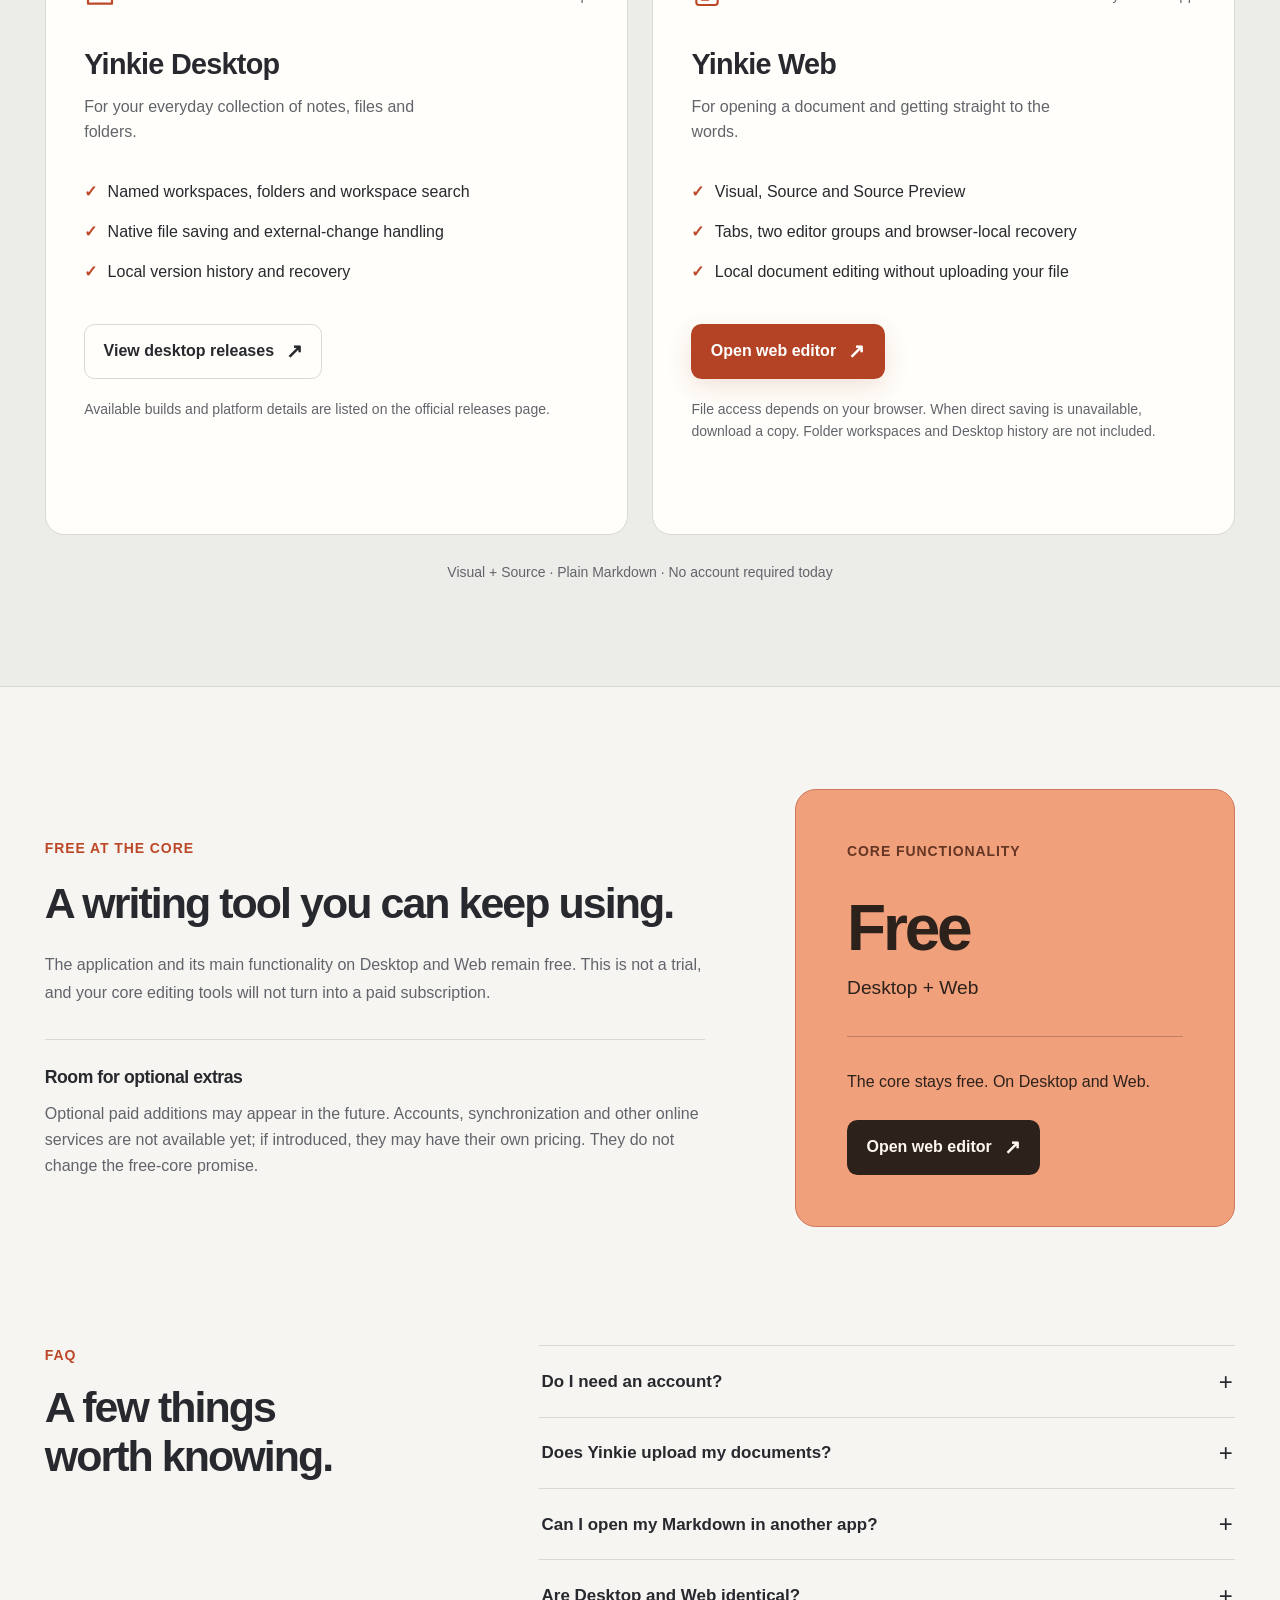
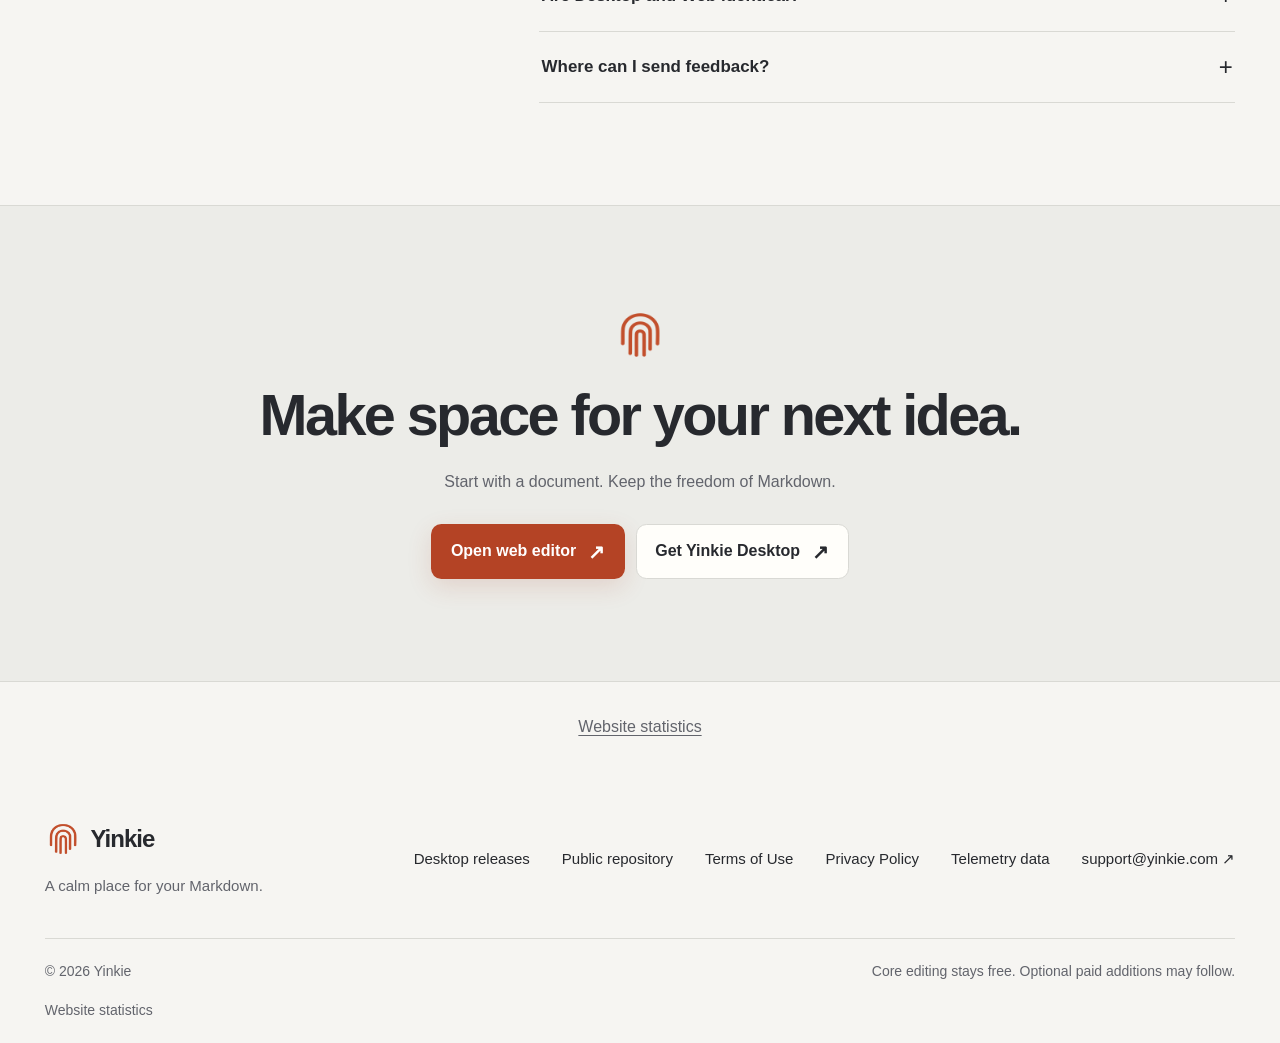
==== commit efdd0081: "Landing: Include versioned release documents" ====
--- a/index.html
+++ b/index.html
@@ -162,6 +162,9 @@
       <nav aria-label="Yinkie links">
         <a href="https://github.com/TrinkieYinkie/Yinkie_releases/releases" data-statistics-link="releases" data-statistics-placement="footer"><span data-i18n="footer.releases">Desktop releases</span></a>
         <a href="https://github.com/TrinkieYinkie/Yinkie_releases" data-statistics-link="repository" data-statistics-placement="footer"><span data-i18n="footer.github">Public repository</span></a>
+        <a href="legal/terms-v2.html"><span data-i18n="footer.terms">Terms of Use</span></a>
+        <a href="legal/privacy-v2.html"><span data-i18n="footer.privacy">Privacy Policy</span></a>
+        <a href="legal/telemetry-data-v2.html"><span data-i18n="footer.telemetry">Telemetry data</span></a>
         <a href="mailto:support@yinkie.com" data-statistics-link="support" data-statistics-placement="footer">support@yinkie.com <span aria-hidden="true">↗</span></a>
       </nav>
     </div>
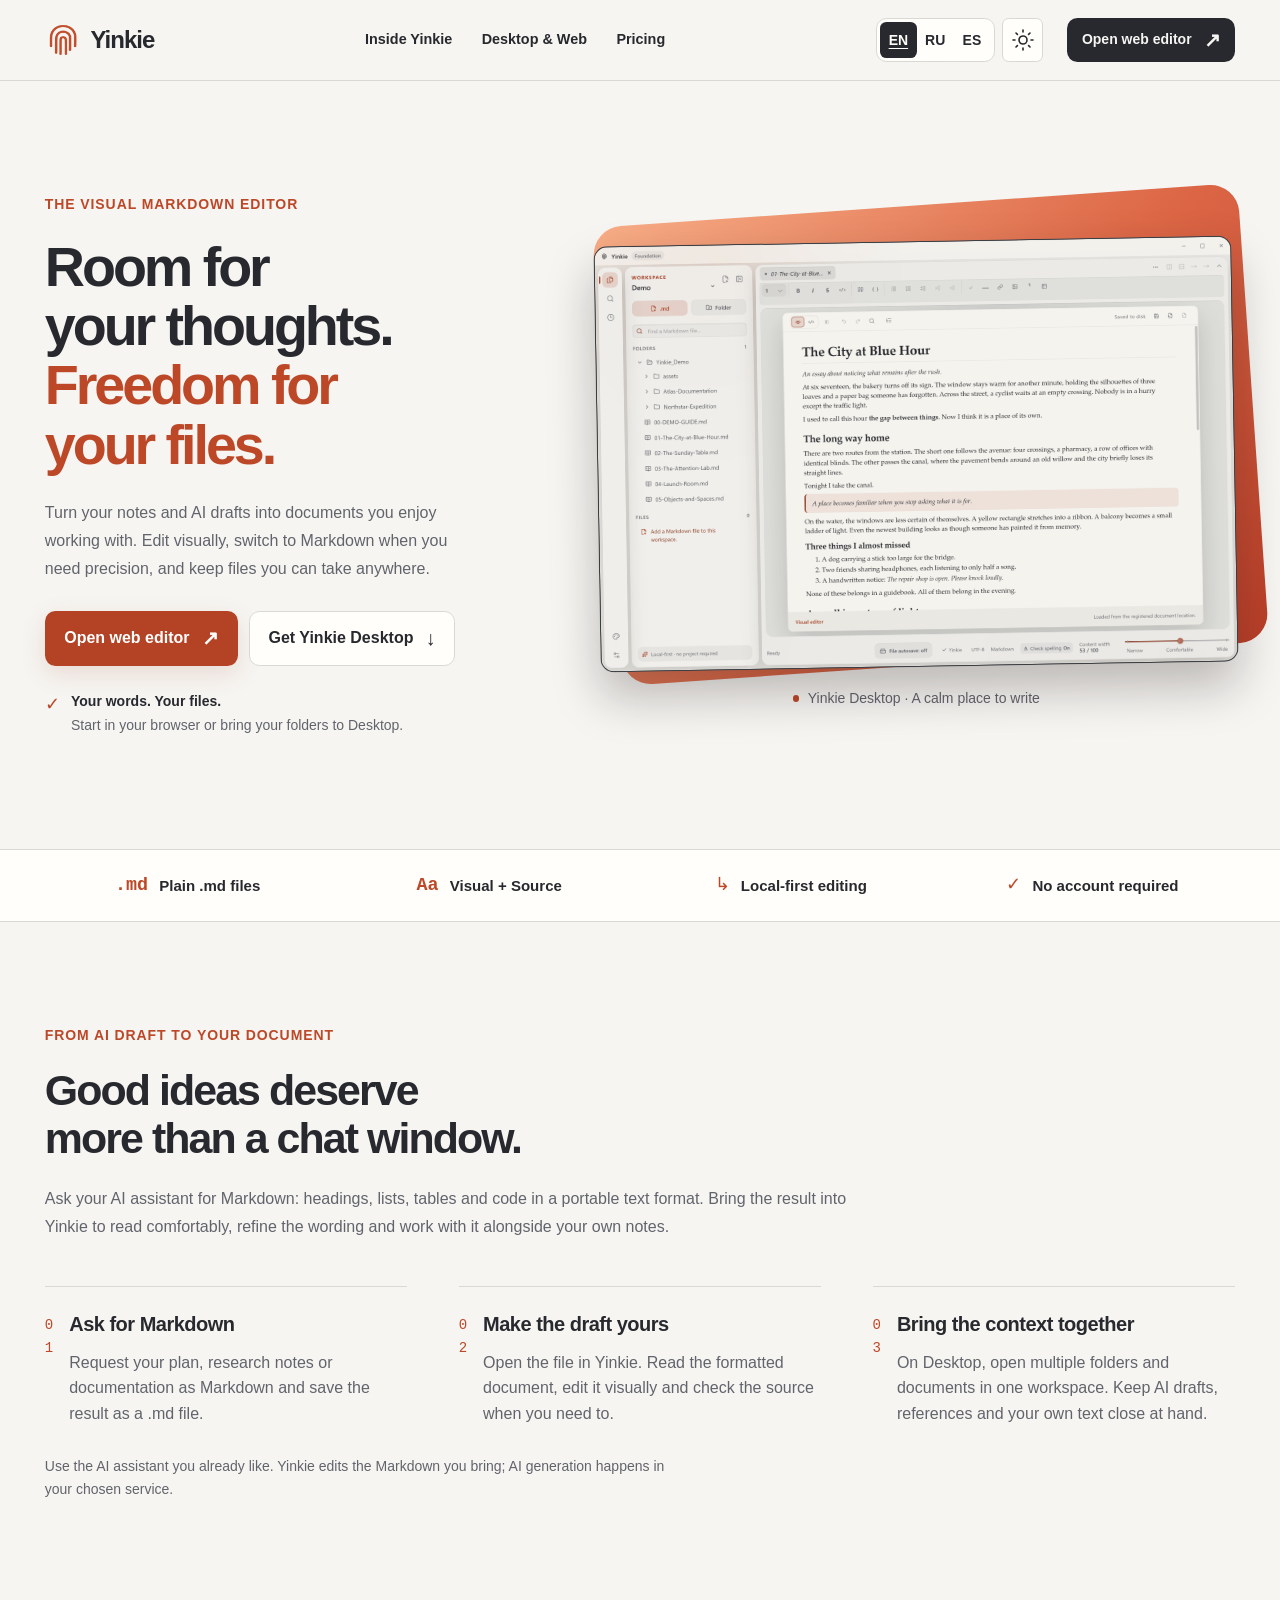
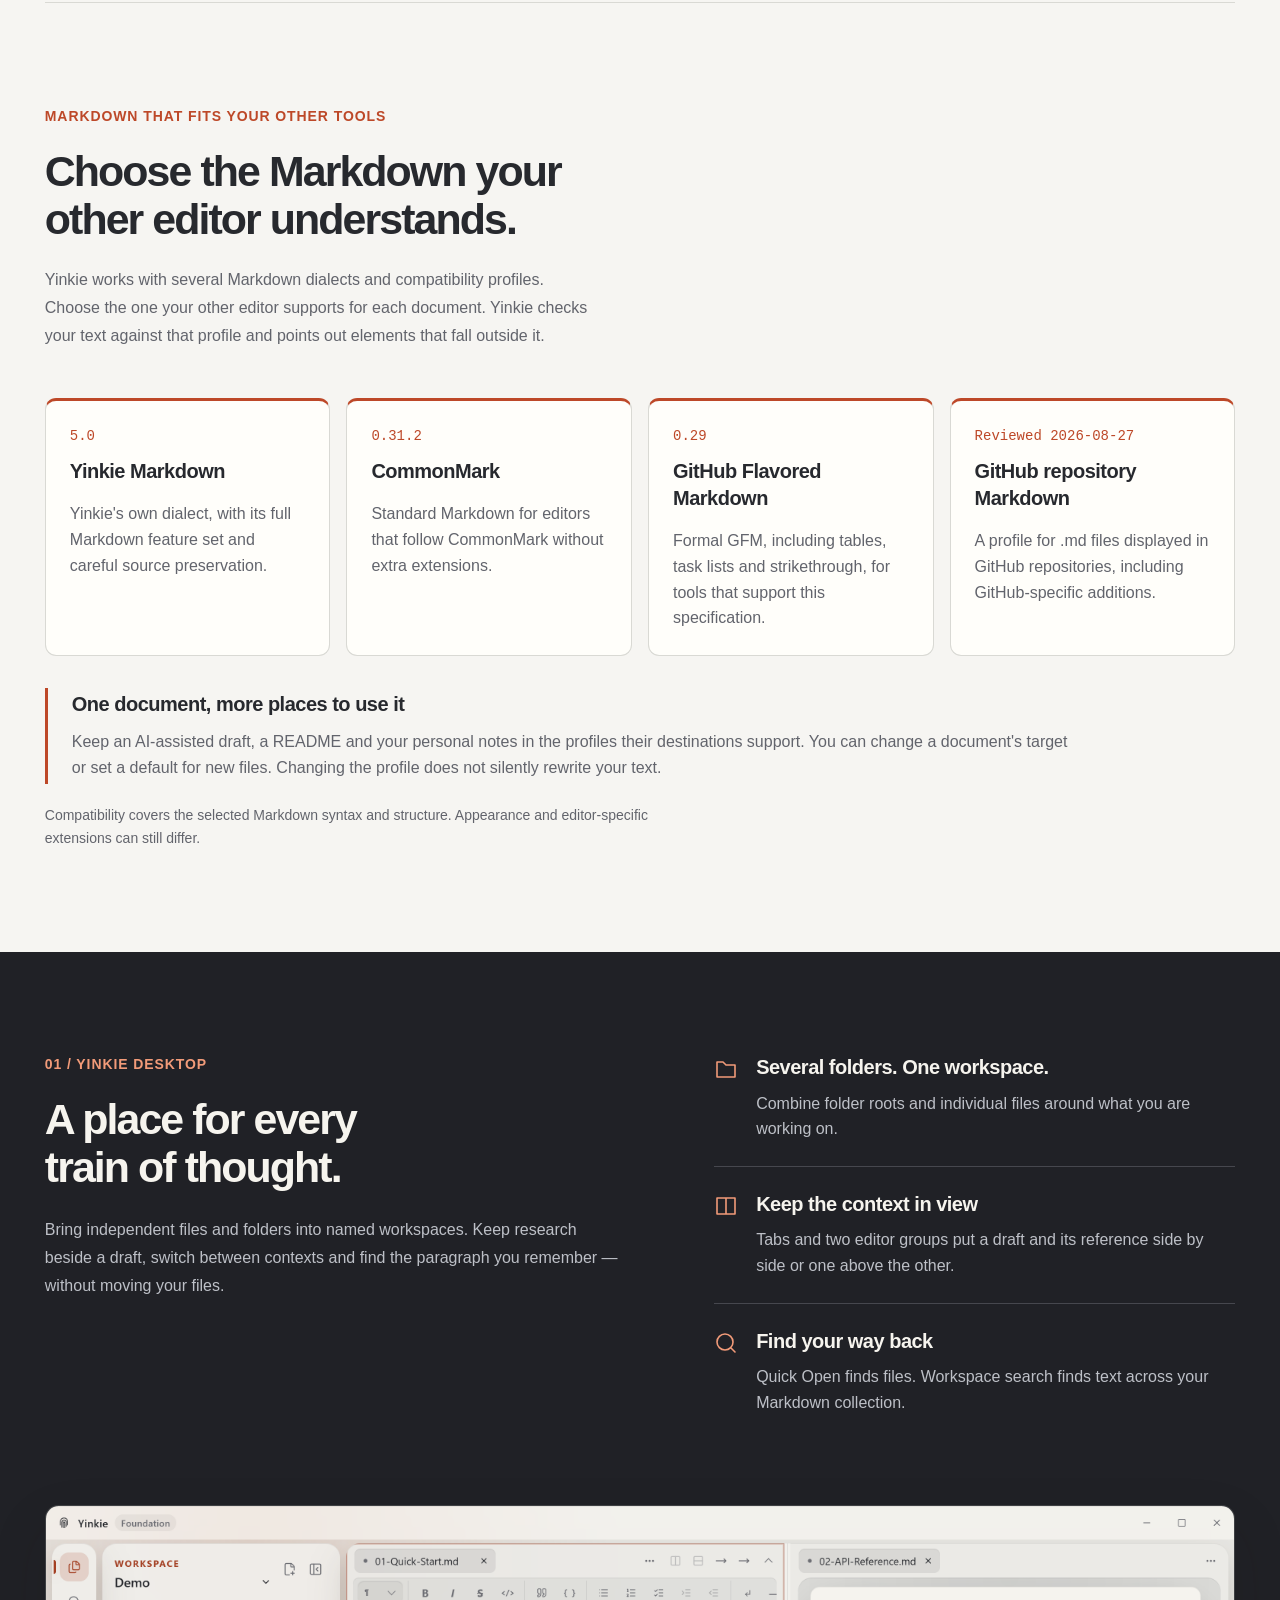
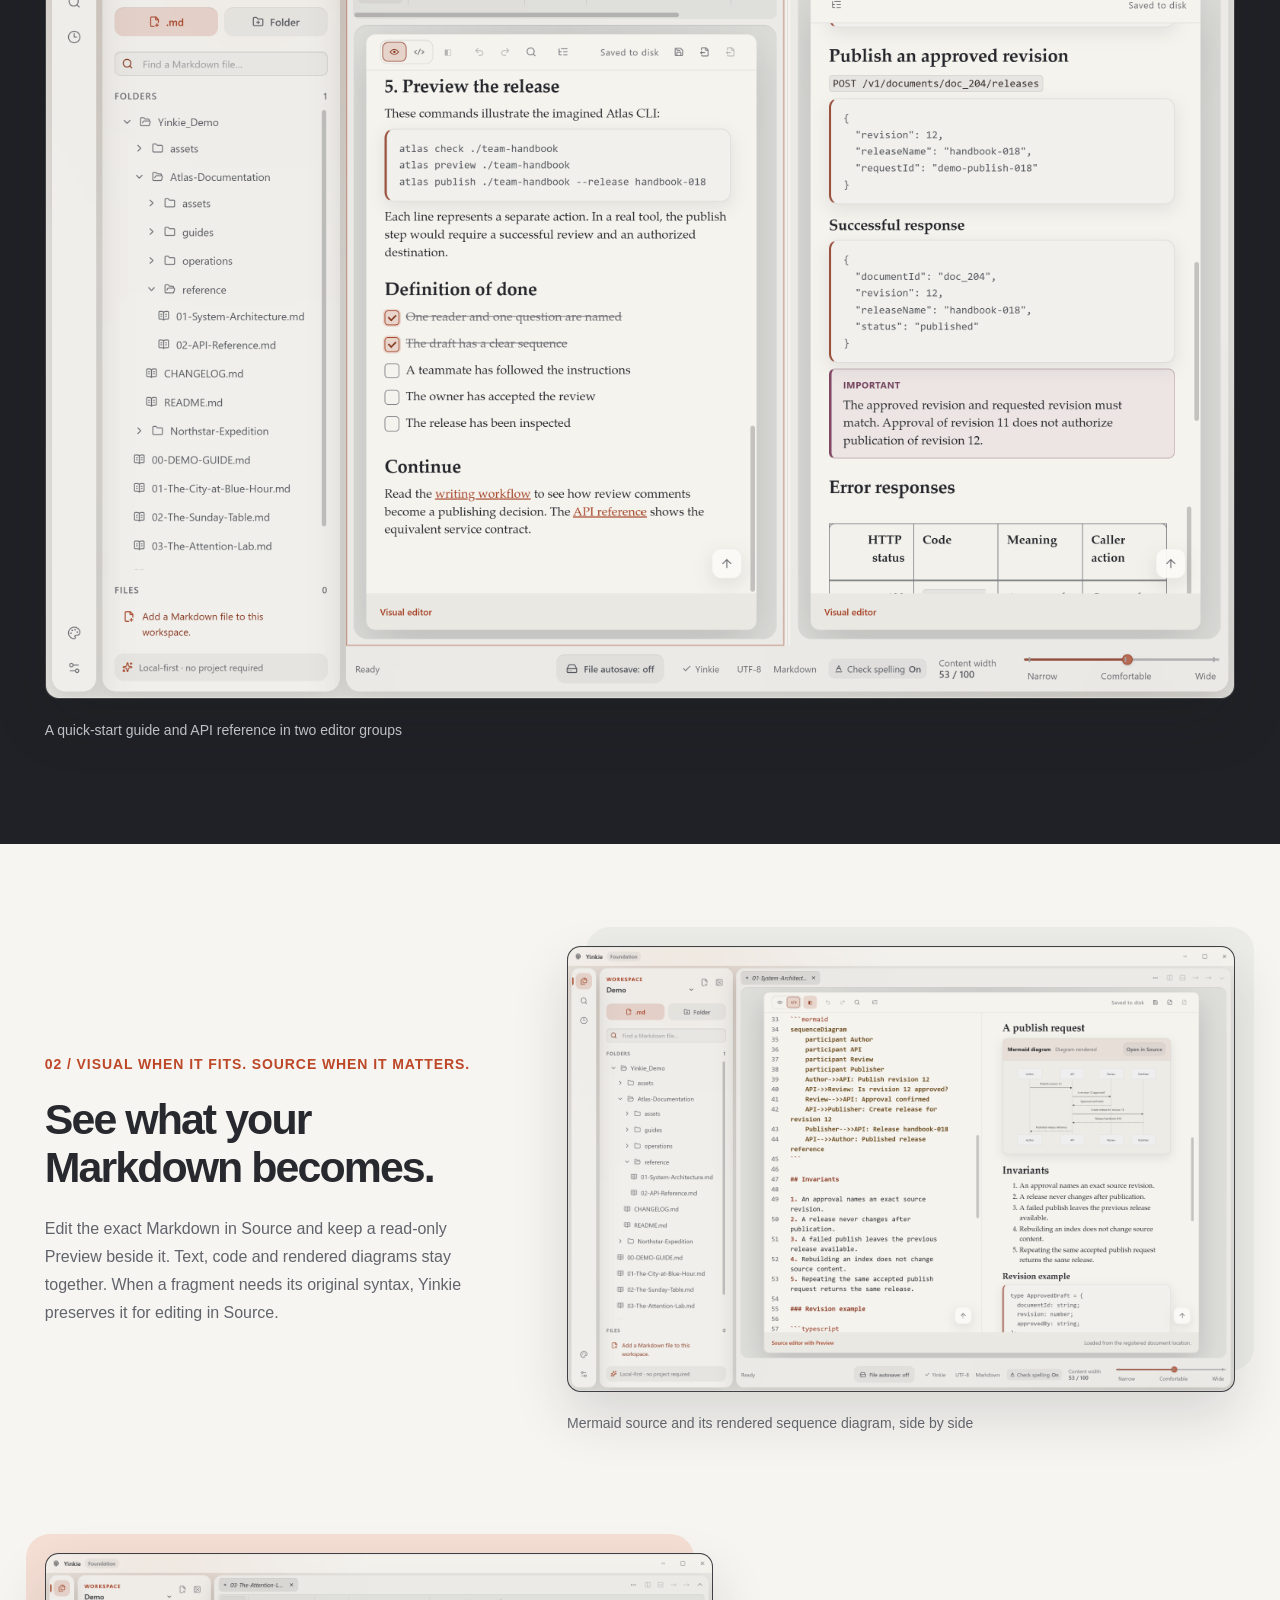
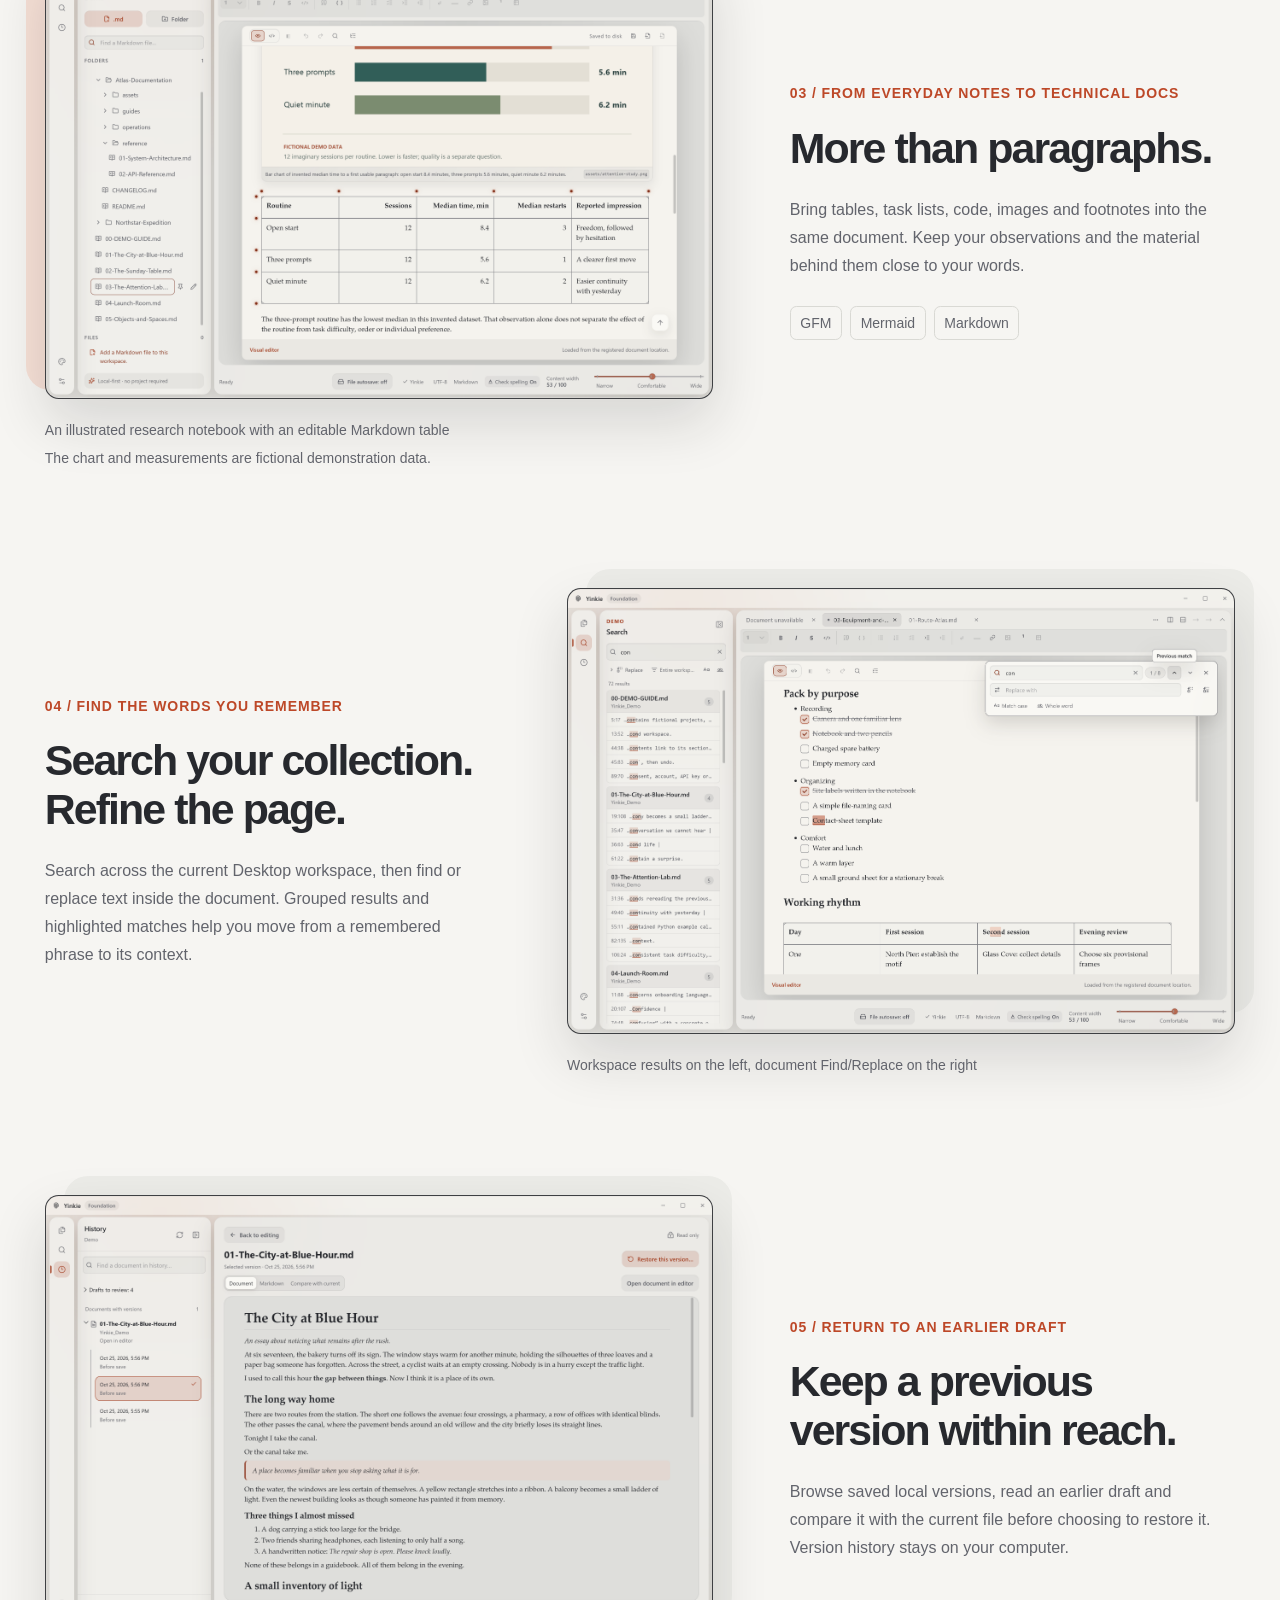
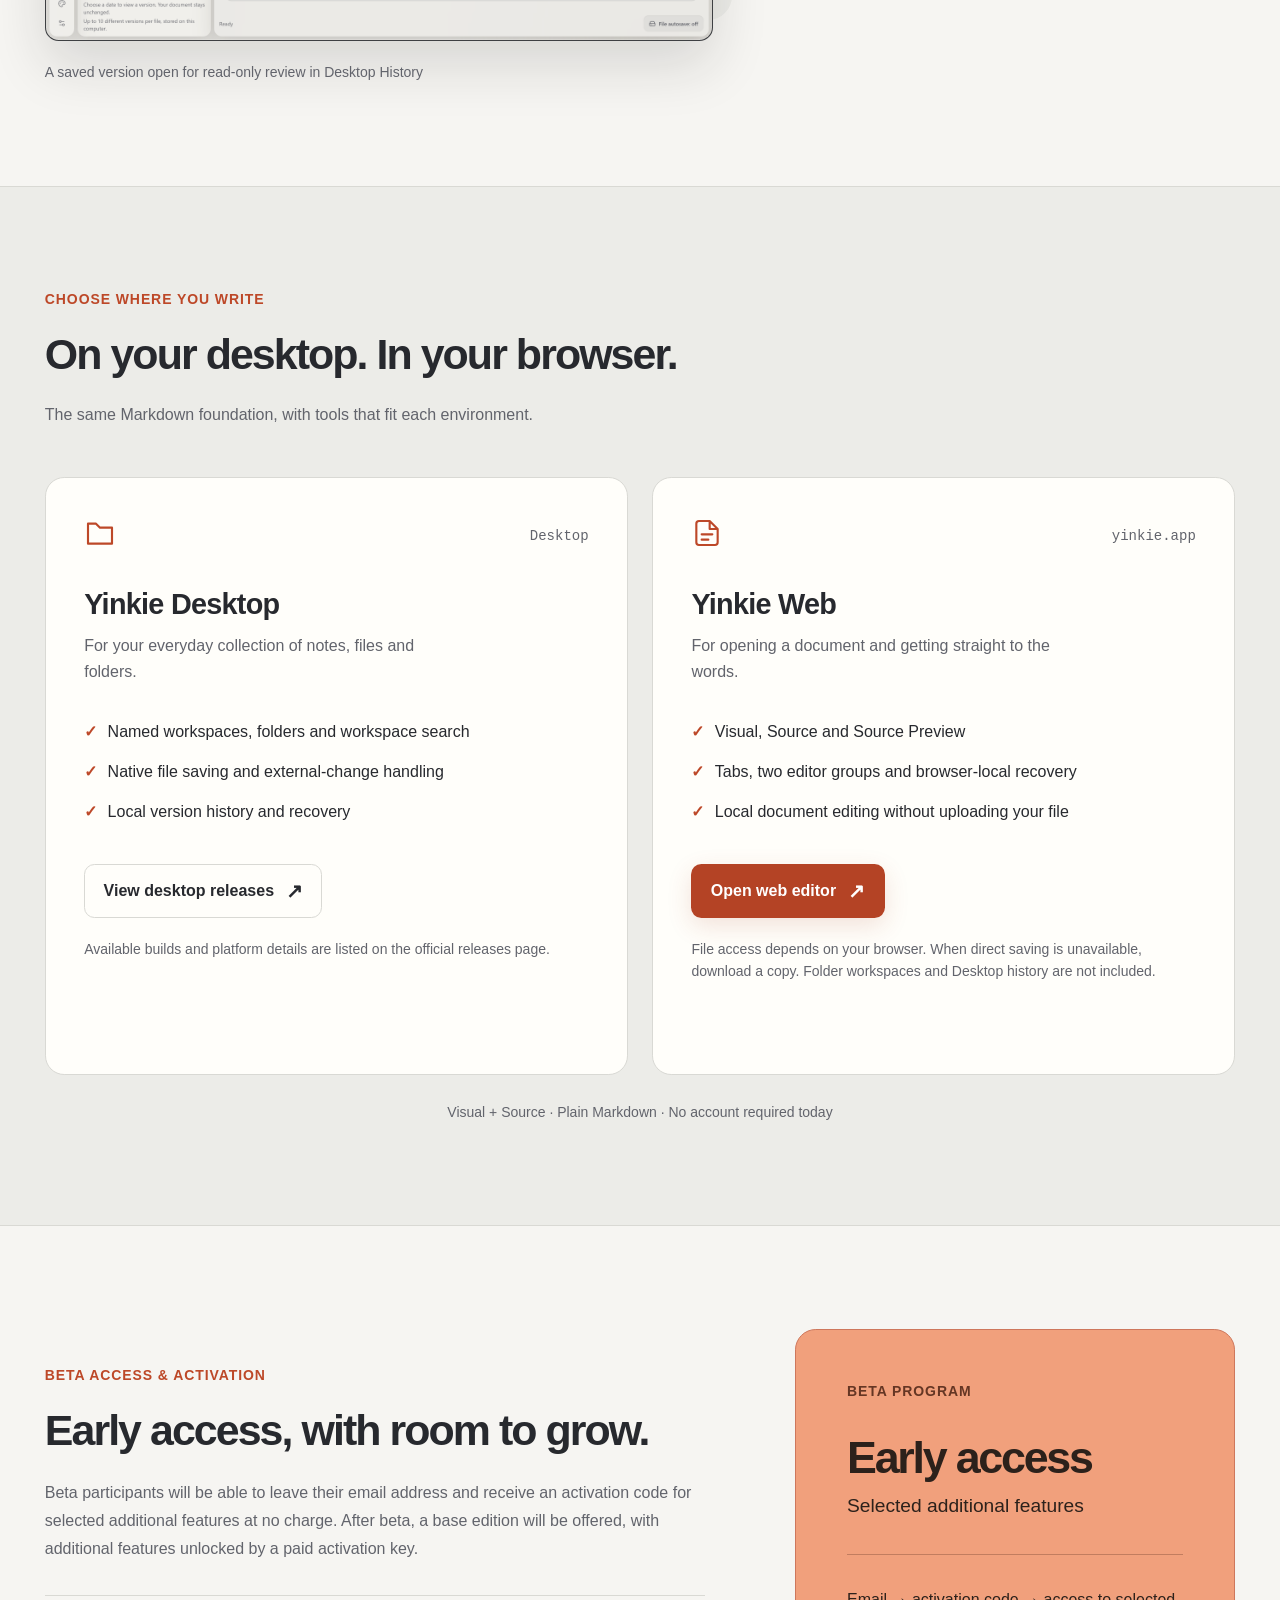
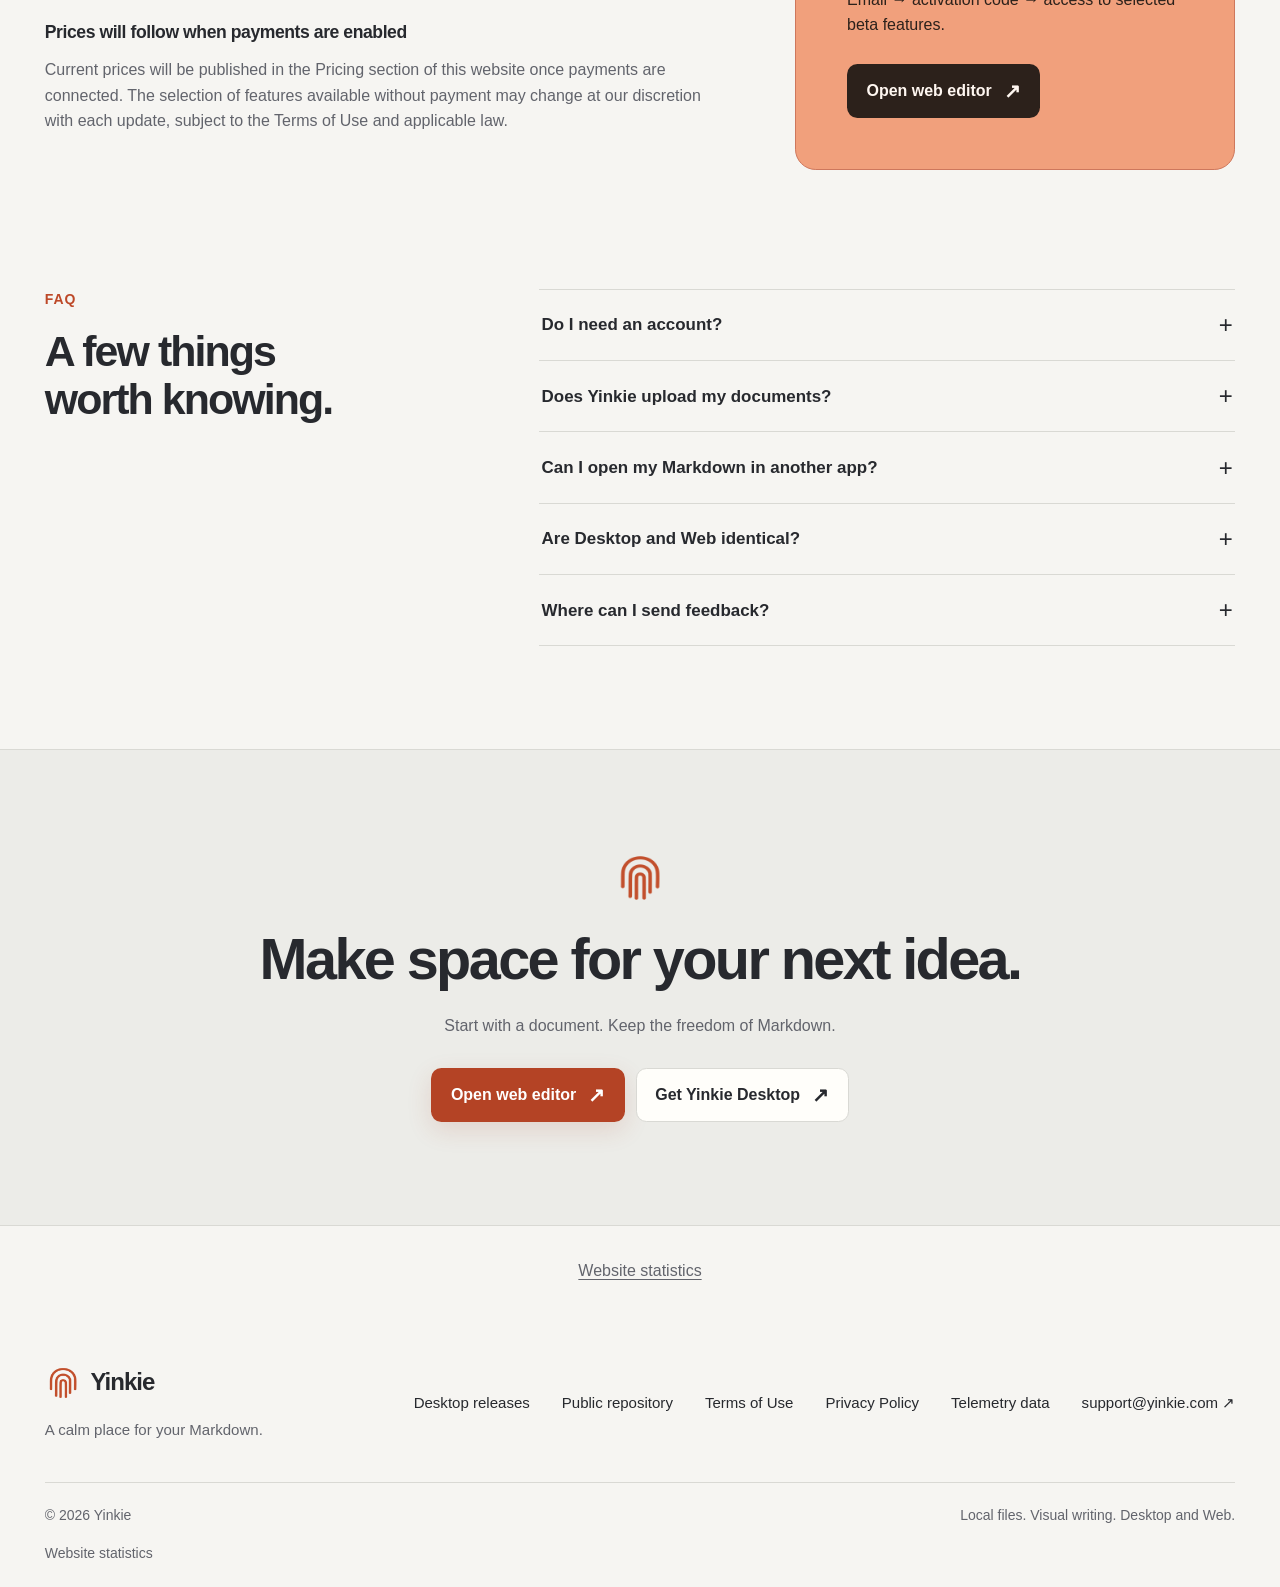
==== commit 758ca8d0: "Landing: Add themed demos and beta activation terms" ====
--- a/index.html
+++ b/index.html
@@ -3,19 +3,19 @@
 <head>
   <meta charset="utf-8"/>
   <meta name="viewport" content="width=device-width, initial-scale=1"/>
-  <title>Yinkie — Free visual Markdown editor</title>
-  <meta name="description" content="A free visual Markdown editor for your notes and AI-generated documents. Open multiple folders on Desktop, edit visually and keep portable .md files."/>
+  <title>Yinkie — Visual Markdown editor</title>
+  <meta name="description" content="A visual Markdown editor for your notes and AI-generated documents. Open multiple folders on Desktop, edit visually and keep portable .md files."/>
   <meta name="theme-color" content="#f6f5f2"/>
   <meta name="color-scheme" content="light dark"/>
   <link rel="canonical" href="https://yinkie.com/"/>
   <meta property="og:type" content="website"/>
   <meta property="og:url" content="https://yinkie.com/"/>
   <meta property="og:site_name" content="Yinkie"/>
-  <meta property="og:title" content="Yinkie — Free visual Markdown editor"/>
-  <meta property="og:description" content="A free visual Markdown editor for your notes and AI-generated documents. Open multiple folders on Desktop, edit visually and keep portable .md files."/>
+  <meta property="og:title" content="Yinkie — Visual Markdown editor"/>
+  <meta property="og:description" content="A visual Markdown editor for your notes and AI-generated documents. Open multiple folders on Desktop, edit visually and keep portable .md files."/>
   <meta name="twitter:card" content="summary"/>
-  <meta name="twitter:title" content="Yinkie — Free visual Markdown editor"/>
-  <meta name="twitter:description" content="A free visual Markdown editor for your notes and AI-generated documents. Open multiple folders on Desktop, edit visually and keep portable .md files."/>
+  <meta name="twitter:title" content="Yinkie — Visual Markdown editor"/>
+  <meta name="twitter:description" content="A visual Markdown editor for your notes and AI-generated documents. Open multiple folders on Desktop, edit visually and keep portable .md files."/>
   <link rel="icon" type="image/png" href="assets/yinkie-icon.png"/>
   <script>
     try {
@@ -36,7 +36,7 @@
       <nav class="main-nav" aria-label="Yinkie">
         <a href="#inside"><span data-i18n="nav.features">Inside Yinkie</span></a>
         <a href="#platforms"><span data-i18n="nav.platforms">Desktop &amp; Web</span></a>
-        <a href="#free"><span data-i18n="nav.free">Always-free core</span></a>
+        <a href="#pricing"><span data-i18n="nav.pricing">Pricing</span></a>
       </nav>
       <div class="header-tools" hidden data-enhancement>
         <div class="language-controls" role="group" aria-label="Language" data-i18n-label="nav.language">
@@ -52,15 +52,15 @@
   <main id="main" tabindex="-1">
     <section class="hero wrap" id="top" aria-labelledby="hero-title">
       <div class="hero-copy">
-        <p data-i18n="hero.eyebrow" class="eyebrow">THE FREE VISUAL MARKDOWN EDITOR</p>
+        <p data-i18n="hero.eyebrow" class="eyebrow">THE VISUAL MARKDOWN EDITOR</p>
         <h1 id="hero-title"><span data-i18n="hero.title">Room for your thoughts.</span> <span data-i18n="hero.accent" class="accent">Freedom for your files.</span></h1>
         <p data-i18n="hero.body" class="lede">Turn your notes and AI drafts into documents you enjoy working with. Edit visually, switch to Markdown when you need precision, and keep files you can take anywhere.</p>
         <div class="actions"><a class="button primary" href="https://yinkie.app" data-statistics-link="web-app" data-statistics-placement="hero"><span data-i18n="action.web">Open web editor</span><span aria-hidden="true">↗</span></a><a class="button secondary" href="#platforms" data-statistics-link="download-section" data-statistics-placement="hero"><span data-i18n="action.desktop">Get Yinkie Desktop</span><span aria-hidden="true">↓</span></a></div>
-        <div class="free-promise"><span aria-hidden="true" class="check">✓</span><div><strong data-i18n="hero.free">The core stays free. On Desktop and Web.</strong><span data-i18n="hero.note">Optional paid extras may come later.</span></div></div>
+        <div class="access-note"><span aria-hidden="true" class="check">✓</span><div><strong data-i18n="hero.access">Your words. Your files.</strong><span data-i18n="hero.note">Start in your browser or bring your folders to Desktop.</span></div></div>
       </div>
       <figure class="hero-media">
-        <div class="product-frame"><img src="assets/screenshots/yinkie-hero.webp" width="1800" height="1201" alt="Dark Yinkie Desktop with sample documents in two editor groups and a workspace sidebar." data-i18n-alt="hero.alt" fetchpriority="high"/></div>
-        <figcaption><span class="status-dot" aria-hidden="true"></span><span data-i18n="hero.caption">Yinkie Desktop · Two documents, one workspace</span></figcaption>
+        <a class="screenshot-link product-frame" href="assets/screenshots/yinkie-writing-light.webp" data-shot-light="assets/screenshots/yinkie-writing-light.webp" data-shot-dark="assets/screenshots/yinkie-writing-dark.webp"><picture><source data-theme-source media="(prefers-color-scheme: dark)" srcset="assets/screenshots/yinkie-writing-dark.webp" width="3120" height="2076"/><img src="assets/screenshots/yinkie-writing-light.webp" width="3120" height="2080" alt="The City at Blue Hour essay in the Yinkie Desktop Visual editor, with the demo folder tree." data-i18n-alt="hero.alt" fetchpriority="high"/></picture></a>
+        <figcaption><span class="status-dot" aria-hidden="true"></span><span data-i18n="hero.caption">Yinkie Desktop · A calm place to write</span></figcaption>
       </figure>
     </section>
     <div class="trust-strip"><div class="wrap trust-inner">
@@ -88,15 +88,24 @@
 <article><svg aria-hidden="true" viewBox="0 0 24 24" fill="none" stroke="currentColor" stroke-width="1.6" stroke-linecap="round" stroke-linejoin="round"><path d="M3 4h18v16H3z M12 4v16"/></svg><div><h3 data-i18n="workspace.split.title">Keep the context in view</h3><p data-i18n="workspace.split.body">Tabs and two editor groups put a draft and its reference side by side or one above the other.</p></div></article>
 <article><svg aria-hidden="true" viewBox="0 0 24 24" fill="none" stroke="currentColor" stroke-width="1.6" stroke-linecap="round" stroke-linejoin="round"><path d="M17 17l4 4 M19 11a8 8 0 1 1-16 0 8 8 0 0 1 16 0"/></svg><div><h3 data-i18n="workspace.search.title">Find your way back</h3><p data-i18n="workspace.search.body">Quick Open finds files. Workspace search finds text across your Markdown collection.</p></div></article>
         </div>
+        <figure class="workspace-media"><a class="screenshot-link product-frame" href="assets/screenshots/yinkie-split-editing-light.webp" data-shot-light="assets/screenshots/yinkie-split-editing-light.webp" data-shot-dark="assets/screenshots/yinkie-split-editing-dark.webp"><picture><source data-theme-source media="(prefers-color-scheme: dark)" srcset="assets/screenshots/yinkie-split-editing-dark.webp" width="3120" height="2080"/><img src="assets/screenshots/yinkie-split-editing-light.webp" width="3120" height="2080" alt="Two Yinkie Desktop editor groups showing a checklist, code and an API reference side by side." data-i18n-alt="workspace.alt" loading="lazy" decoding="async"/></picture></a><figcaption data-i18n="workspace.caption">A quick-start guide and API reference in two editor groups</figcaption></figure>
       </div>
     </section>
     <section class="section wrap editorial" aria-labelledby="source-title">
-      <div class="editorial-copy"><p data-i18n="source.kicker" class="eyebrow">02 / VISUAL WHEN IT FITS. SOURCE WHEN IT MATTERS.</p><h2 data-i18n="source.title" id="source-title">Your Markdown deserves careful handling.</h2><p data-i18n="source.body" class="lede">Some Markdown needs its original syntax. When Yinkie cannot safely represent a fragment visually, it preserves the source and gives you a clear way to edit it. Your document stays in your control.</p></div>
-      <figure class="editorial-media source-media"><div class="product-frame"><img src="assets/screenshots/yinkie-source-preview.webp" width="1800" height="1201" alt="A sample research brief in Yinkie's Visual editor with an alert, a protected Source fragment and a details block." data-i18n-alt="source.alt" loading="lazy" decoding="async"/></div><figcaption><span data-i18n="source.caption">A protected source fragment inside the Visual editor</span></figcaption></figure>
+      <div class="editorial-copy"><p data-i18n="source.kicker" class="eyebrow">02 / VISUAL WHEN IT FITS. SOURCE WHEN IT MATTERS.</p><h2 data-i18n="source.title" id="source-title">See what your Markdown becomes.</h2><p data-i18n="source.body" class="lede">Edit the exact Markdown in Source and keep a read-only Preview beside it. Text, code and rendered diagrams stay together. When a fragment needs its original syntax, Yinkie preserves it for editing in Source.</p></div>
+      <figure class="editorial-media source-media"><a class="screenshot-link product-frame" href="assets/screenshots/yinkie-source-preview-light.webp" data-shot-light="assets/screenshots/yinkie-source-preview-light.webp" data-shot-dark="assets/screenshots/yinkie-source-preview-dark.webp"><picture><source data-theme-source media="(prefers-color-scheme: dark)" srcset="assets/screenshots/yinkie-source-preview-dark.webp" width="3120" height="2080"/><img src="assets/screenshots/yinkie-source-preview-light.webp" width="3120" height="2080" alt="Mermaid sequence-diagram code in Source beside the rendered A publish request section in Preview." data-i18n-alt="source.alt" loading="lazy" decoding="async"/></picture></a><figcaption><span data-i18n="source.caption">Mermaid source and its rendered sequence diagram, side by side</span></figcaption></figure>
     </section>
     <section class="section wrap editorial reverse" aria-labelledby="rich-title">
-      <div class="editorial-copy"><p data-i18n="rich.kicker" class="eyebrow">03 / FROM EVERYDAY NOTES TO TECHNICAL DOCS</p><h2 data-i18n="rich.title" id="rich-title">More than paragraphs.</h2><p data-i18n="rich.body" class="lede">Build useful documents with tables, task lists, code, images and footnotes. Preview Mermaid diagrams on Desktop while keeping their editable definition in the Markdown file.</p><div class="format-tags" aria-label="Markdown"><span>GFM</span><span>Mermaid</span><span>Markdown</span></div></div>
-      <figure class="editorial-media rich-media"><div class="product-frame"><img src="assets/screenshots/yinkie-workspace-search.webp" width="1800" height="1201" alt="A Mermaid sequence diagram and TypeScript code in a sample document, displayed in Yinkie Desktop." data-i18n-alt="rich.alt" loading="lazy" decoding="async"/></div><figcaption><span data-i18n="rich.caption">Mermaid and code in a sample technical document</span><span data-i18n="rich.note" class="caption-note">The diagram describes a fictional application; Yinkie does not currently provide synchronization.</span></figcaption></figure>
+      <div class="editorial-copy"><p data-i18n="rich.kicker" class="eyebrow">03 / FROM EVERYDAY NOTES TO TECHNICAL DOCS</p><h2 data-i18n="rich.title" id="rich-title">More than paragraphs.</h2><p data-i18n="rich.body" class="lede">Bring tables, task lists, code, images and footnotes into the same document. Keep your observations and the material behind them close to your words.</p><div class="format-tags" aria-label="Markdown"><span>GFM</span><span>Mermaid</span><span>Markdown</span></div></div>
+      <figure class="editorial-media rich-media"><a class="screenshot-link product-frame" href="assets/screenshots/yinkie-rich-document-light.webp" data-shot-light="assets/screenshots/yinkie-rich-document-light.webp" data-shot-dark="assets/screenshots/yinkie-rich-document-dark.webp"><picture><source data-theme-source media="(prefers-color-scheme: dark)" srcset="assets/screenshots/yinkie-rich-document-dark.webp" width="3120" height="2078"/><img src="assets/screenshots/yinkie-rich-document-light.webp" width="3120" height="2080" alt="The Attention Lab demo document with a local chart image and a table of illustrative research results." data-i18n-alt="rich.alt" loading="lazy" decoding="async"/></picture></a><figcaption><span data-i18n="rich.caption">An illustrated research notebook with an editable Markdown table</span><span data-i18n="rich.note" class="caption-note">The chart and measurements are fictional demonstration data.</span></figcaption></figure>
+    </section>
+    <section class="section wrap editorial" aria-labelledby="search-title">
+      <div class="editorial-copy"><p class="eyebrow" data-i18n="search.kicker">04 / FIND THE WORDS YOU REMEMBER</p><h2 id="search-title" data-i18n="search.title">Search your collection. Refine the page.</h2><p class="lede" data-i18n="search.body">Search across the current Desktop workspace, then find or replace text inside the document. Grouped results and highlighted matches help you move from a remembered phrase to its context.</p></div>
+      <figure class="editorial-media"><a class="screenshot-link product-frame" href="assets/screenshots/yinkie-workspace-search-light.webp" data-shot-light="assets/screenshots/yinkie-workspace-search-light.webp" data-shot-dark="assets/screenshots/yinkie-workspace-search-dark.webp"><picture><source data-theme-source media="(prefers-color-scheme: dark)" srcset="assets/screenshots/yinkie-workspace-search-dark.webp" width="3120" height="2078"/><img src="assets/screenshots/yinkie-workspace-search-light.webp" width="3118" height="2080" alt="Yinkie Desktop workspace search results for con alongside highlighted matches and document Find/Replace in an equipment checklist." data-i18n-alt="search.alt" loading="lazy" decoding="async"/></picture></a><figcaption data-i18n="search.caption">Workspace results on the left, document Find/Replace on the right</figcaption></figure>
+    </section>
+    <section class="section wrap editorial reverse" aria-labelledby="history-title">
+      <div class="editorial-copy"><p class="eyebrow" data-i18n="history.kicker">05 / RETURN TO AN EARLIER DRAFT</p><h2 id="history-title" data-i18n="history.title">Keep a previous version within reach.</h2><p class="lede" data-i18n="history.body">Browse saved local versions, read an earlier draft and compare it with the current file before choosing to restore it. Version history stays on your computer.</p></div>
+      <figure class="editorial-media"><a class="screenshot-link product-frame" href="assets/screenshots/yinkie-history-light.webp" data-shot-light="assets/screenshots/yinkie-history-light.webp" data-shot-dark="assets/screenshots/yinkie-history-dark.webp"><picture><source data-theme-source media="(prefers-color-scheme: dark)" srcset="assets/screenshots/yinkie-history-dark.webp" width="3120" height="2052"/><img src="assets/screenshots/yinkie-history-light.webp" width="3120" height="2080" alt="Yinkie Desktop History with three saved versions and a read-only preview of The City at Blue Hour." data-i18n-alt="history.alt" loading="lazy" decoding="async"/></picture></a><figcaption data-i18n="history.caption">A saved version open for read-only review in Desktop History</figcaption></figure>
     </section>
     <section class="platform-section" id="platforms" aria-labelledby="platform-title">
       <div class="wrap section">
@@ -118,11 +127,11 @@
         <p data-i18n="platform.common" class="platform-common">Visual + Source · Plain Markdown · No account required today</p>
       </div>
     </section>
-    <section class="wrap section free-section" id="free" aria-labelledby="free-title">
-      <div class="free-copy"><p data-i18n="free.kicker" class="eyebrow">FREE AT THE CORE</p><h2 data-i18n="free.title" id="free-title">A writing tool you can keep using.</h2><p data-i18n="free.body" class="lede">The application and its main functionality on Desktop and Web remain free. This is not a trial, and your core editing tools will not turn into a paid subscription.</p>
-        <div class="future-note"><h3 data-i18n="free.future.title">Room for optional extras</h3><p data-i18n="free.future">Optional paid additions may appear in the future. Accounts, synchronization and other online services are not available yet; if introduced, they may have their own pricing. They do not change the free-core promise.</p></div>
+    <section class="wrap section pricing-section" id="pricing" aria-labelledby="pricing-title">
+      <div class="pricing-copy"><span id="free" aria-hidden="true"></span><p data-i18n="pricing.kicker" class="eyebrow">BETA ACCESS &amp; ACTIVATION</p><h2 data-i18n="pricing.title" id="pricing-title">Early access, with room to grow.</h2><p data-i18n="pricing.body" class="lede">Beta participants will be able to leave their email address and receive an activation code for selected additional features at no charge. After beta, a base edition will be offered, with additional features unlocked by a paid activation key.</p>
+        <div class="future-note"><h3 data-i18n="pricing.future.title">Prices will follow when payments are enabled</h3><p data-i18n="pricing.future">Current prices will be published in the Pricing section of this website once payments are connected. The selection of features available without payment may change at our discretion with each update, subject to the Terms of Use and applicable law.</p></div>
       </div>
-      <div class="free-card"><p data-i18n="free.label" class="eyebrow">CORE FUNCTIONALITY</p><p data-i18n="free.price" class="price">Free</p><p data-i18n="free.scope" class="free-scope">Desktop + Web</p><span class="free-divider" aria-hidden="true"></span><p data-i18n="hero.free">The core stays free. On Desktop and Web.</p><a class="button ink-button" href="https://yinkie.app" data-statistics-link="web-app" data-statistics-placement="free"><span data-i18n="action.web">Open web editor</span><span aria-hidden="true">↗</span></a></div>
+      <div class="pricing-card"><p data-i18n="pricing.label" class="eyebrow">BETA PROGRAM</p><p data-i18n="pricing.access" class="access-title">Early access</p><p data-i18n="pricing.scope" class="pricing-scope">Selected additional features</p><span class="pricing-divider" aria-hidden="true"></span><p data-i18n="pricing.card">Email → activation code → access to selected beta features.</p><a class="button ink-button" href="https://yinkie.app" data-statistics-link="web-app" data-statistics-placement="free"><span data-i18n="action.web">Open web editor</span><span aria-hidden="true">↗</span></a></div>
     </section>
     <section class="faq-section wrap section" aria-labelledby="faq-title">
       <div><p class="eyebrow">FAQ</p><h2 data-i18n="faq.title" id="faq-title">A few things worth knowing.</h2></div>
@@ -162,13 +171,13 @@
       <nav aria-label="Yinkie links">
         <a href="https://github.com/TrinkieYinkie/Yinkie_releases/releases" data-statistics-link="releases" data-statistics-placement="footer"><span data-i18n="footer.releases">Desktop releases</span></a>
         <a href="https://github.com/TrinkieYinkie/Yinkie_releases" data-statistics-link="repository" data-statistics-placement="footer"><span data-i18n="footer.github">Public repository</span></a>
-        <a href="legal/terms-v2.html"><span data-i18n="footer.terms">Terms of Use</span></a>
+        <a href="legal/terms-v3.html"><span data-i18n="footer.terms">Terms of Use</span></a>
         <a href="legal/privacy-v2.html"><span data-i18n="footer.privacy">Privacy Policy</span></a>
         <a href="legal/telemetry-data-v2.html"><span data-i18n="footer.telemetry">Telemetry data</span></a>
         <a href="mailto:support@yinkie.com" data-statistics-link="support" data-statistics-placement="footer">support@yinkie.com <span aria-hidden="true">↗</span></a>
       </nav>
     </div>
-    <div class="footer-bottom"><span>© 2026 Yinkie</span><p data-i18n="footer.note">Core editing stays free. Optional paid additions may follow.</p></div>
+    <div class="footer-bottom"><span>© 2026 Yinkie</span><p data-i18n="footer.note">Local files. Visual writing. Desktop and Web.</p></div>
     <p class="analytics-note"><a href="#website-statistics" data-statistics-open aria-haspopup="dialog" aria-controls="statistics-dialog" data-i18n="statistics.short">Website statistics</a></p>
   </footer>
 </body>
--- a/styles.css
+++ b/styles.css
@@ -109,9 +109,9 @@
 .hero { display: grid; grid-template-columns: minmax(0, .88fr) minmax(0, 1.12fr); align-items: center; gap: clamp(2rem, 4vw, 4.5rem); padding-block: clamp(4.5rem, 8.8vw, 8.5rem); }
 .hero-copy > .eyebrow { margin-bottom: 1.4rem; }
 .hero-copy .lede { margin-block: 1.5rem 1.75rem; max-width: 47ch; }
-.free-promise { display: flex; gap: .7rem; margin-top: 1.55rem; align-items: start; font-size: .875rem; line-height: 1.65; }
-.free-promise strong { display: block; font-weight: 600; }
-.free-promise div > span { display: block; color: var(--muted); }
+.access-note { display: flex; gap: .7rem; margin-top: 1.55rem; align-items: start; font-size: .875rem; line-height: 1.65; }
+.access-note strong { display: block; font-weight: 600; }
+.access-note div > span { display: block; color: var(--muted); }
 .check { color: var(--accent); font-size: 1.1rem; }
 .hero-media { position: relative; padding-block: 1.8rem .5rem; isolation: isolate; }
 .hero-media::before { content: ""; position: absolute; z-index: -1; inset: -.5rem -1.15rem 3.4rem .6rem; border-radius: 1.8rem; transform: rotate(-4deg); background: linear-gradient(135deg, #f8ae87 0%, #dd6847 53%, #b93e28 100%); }
@@ -126,7 +126,7 @@
 .trust-inner > div { display: flex; min-width: 0; gap: .7rem; align-items: center; justify-content: center; font-size: .94rem; font-weight: 560; }
 .trust-symbol { color: var(--accent); font-family: ui-monospace, monospace; font-size: 1.15rem; font-weight: 550; }
 .section-heading { max-width: 48rem; margin-bottom: 3rem; }
-.section-heading .eyebrow, .editorial-copy .eyebrow, .workspace-heading .eyebrow, .free-copy > .eyebrow { margin-bottom: 1.2rem; }
+.section-heading .eyebrow, .editorial-copy .eyebrow, .workspace-heading .eyebrow, .pricing-copy > .eyebrow { margin-bottom: 1.2rem; }
 .section-heading .lede { max-width: 62ch; margin-top: 1.4rem; }
 .feature-grid { display: grid; grid-template-columns: repeat(3, minmax(0,1fr)); gap: clamp(1.5rem, 4vw, 4rem); }
 .feature-icon { color: var(--accent); background: var(--accent-soft); display: grid; place-items: center; width: 2.8rem; height: 2.8rem; border-radius: .7rem; margin-bottom: 1.3rem; }
@@ -168,20 +168,20 @@
 .platform-card .button { margin-top: auto; align-self: flex-start; }
 .platform-note { font-size: .875rem; color: var(--muted); margin-top: 1.2rem; min-height: 7em; }
 .platform-common { font-size: .875rem; text-align: center; color: var(--muted); margin-top: 1.6rem; }
-.free-section { display: grid; grid-template-columns: minmax(0,1.2fr) minmax(0,.8fr); gap: clamp(2rem,7vw,8rem); align-items: center; }
-.free-copy > .lede { margin-top: 1.5rem; }
+.pricing-section { display: grid; grid-template-columns: minmax(0,1.2fr) minmax(0,.8fr); gap: clamp(2rem,7vw,8rem); align-items: center; }
+.pricing-copy > .lede { margin-top: 1.5rem; }
 .future-note { border-top: 1px solid var(--line); margin-top: 2rem; padding-top: 1.6rem; }
 .future-note h3 { font-size: 1.1rem; }
 .future-note p { color: var(--muted); margin-top: .75rem; }
-.free-card { background: #f1a07c; color: #2c211b; padding: clamp(2rem,4vw,3.5rem); border: 1px solid #ce775c; border-radius: 1.3rem; }
-.free-card .eyebrow { color: #653624; font-size: .875rem; }
-.price { font-size: clamp(3.5rem,5vw,5.5rem); font-weight: 730; line-height: 1.15; letter-spacing: -.05em; margin-top: 1.8rem; }
-.free-scope { font-size: 1.2rem; margin-top: .5rem; }
-.free-divider { display: block; border-top: 1px solid #65362455; margin-block: 2rem; }
-.free-card .button { margin-top: 1.6rem; }
+.pricing-card { background: #f1a07c; color: #2c211b; padding: clamp(2rem,4vw,3.5rem); border: 1px solid #ce775c; border-radius: 1.3rem; }
+.pricing-card .eyebrow { color: #653624; font-size: .875rem; }
+.access-title { font-size: clamp(2.25rem,3.5vw,3.6rem); font-weight: 730; line-height: 1.15; letter-spacing: -.05em; margin-top: 1.8rem; }
+.pricing-scope { font-size: 1.2rem; margin-top: .5rem; }
+.pricing-divider { display: block; border-top: 1px solid #65362455; margin-block: 2rem; }
+.pricing-card .button { margin-top: 1.6rem; }
 .ink-button { background: #2c211b; color: #fff7f1; }
 .ink-button:hover { background: #513528; }
-.free-card :focus-visible { outline-color: #2c211b; }
+.pricing-card :focus-visible { outline-color: #2c211b; }
 .faq-section { display: grid; grid-template-columns: minmax(0,.75fr) minmax(0,1.25fr); gap: clamp(2rem,6vw,6rem); padding-top: 1rem; }
 .faq-section h2 { margin-top: 1rem; }
 .faq-list details { border-bottom: 1px solid var(--line); }
@@ -229,7 +229,7 @@
   .editorial-copy { max-width: 42rem; }
   .reverse .editorial-copy, .reverse .editorial-media { grid-column: auto; grid-row: auto; }
   .editorial-media { max-width: 47rem; width: calc(100% - 1rem); margin-inline: auto; }
-  .free-section { gap: 2.5rem; grid-template-columns: minmax(0,1fr) minmax(0,.8fr); }
+  .pricing-section { gap: 2.5rem; grid-template-columns: minmax(0,1fr) minmax(0,.8fr); }
   .faq-section { grid-template-columns: 1fr; gap: 2rem; }
   .footer-top, .footer-bottom { flex-direction: column; }
   .footer-top nav { justify-content: start; }
@@ -248,13 +248,12 @@
   .eyebrow { font-size: .875rem; letter-spacing: .035em; }
   .trust-inner { gap: .9rem .6rem; }
   .trust-inner > div { font-size: .875rem; gap: .45rem; }
-  .feature-grid, .platform-grid, .free-section { grid-template-columns: 1fr; }
+  .feature-grid, .platform-grid, .pricing-section { grid-template-columns: 1fr; }
   .feature { border-top: 1px solid var(--line); padding-top: 1.6rem; }
   .feature-grid { gap: 2rem; }
   .feature-icon { margin-bottom: 1rem; }
   .platform-note { min-height: 0; }
-  .free-card { max-width: 30rem; width: 100%; }
-  .price { font-size: 3.75rem; }
+  .pricing-card { max-width: 30rem; width: 100%; }
   .editorial-media::before { inset-inline: -.35rem .35rem; }
   .footer-top nav { flex-direction: column; align-items: flex-start; }
 }
@@ -265,7 +264,7 @@
   .button:hover { transform: none; }
 }
 @media (forced-colors: active) {
-  .button, .product-frame, .free-card, .feature-icon { border: 1px solid CanvasText; }
+  .button, .product-frame, .pricing-card, .feature-icon { border: 1px solid CanvasText; }
   .language-controls button[aria-pressed="true"], .theme-toggle[aria-pressed="true"] { outline: 2px solid Highlight; }
   .hero-media::before, .editorial-media::before { display: none; }
 }
@@ -321,3 +320,9 @@
 .statistics-dialog[data-configuring] #statistics-intro, .statistics-dialog[data-configuring] .statistics-reassurance { display: none; }
 .statistics-dialog [data-statistics-settings] { min-height: 0; overflow: auto; overscroll-behavior: contain; margin-bottom: 1rem; }
 .statistics-dialog h2, .statistics-dialog .statistics-state, .statistics-dialog .statistics-actions { flex-shrink: 0; }
+
+/* All six real captures follow the selected site theme; no synthetic recoloring. */
+.screenshot-link { display: block; }
+.screenshot-link picture { display: block; }
+.workspace-media { grid-column: 1 / -1; min-width: 0; }
+.workspace-media figcaption { color: var(--night-muted); }
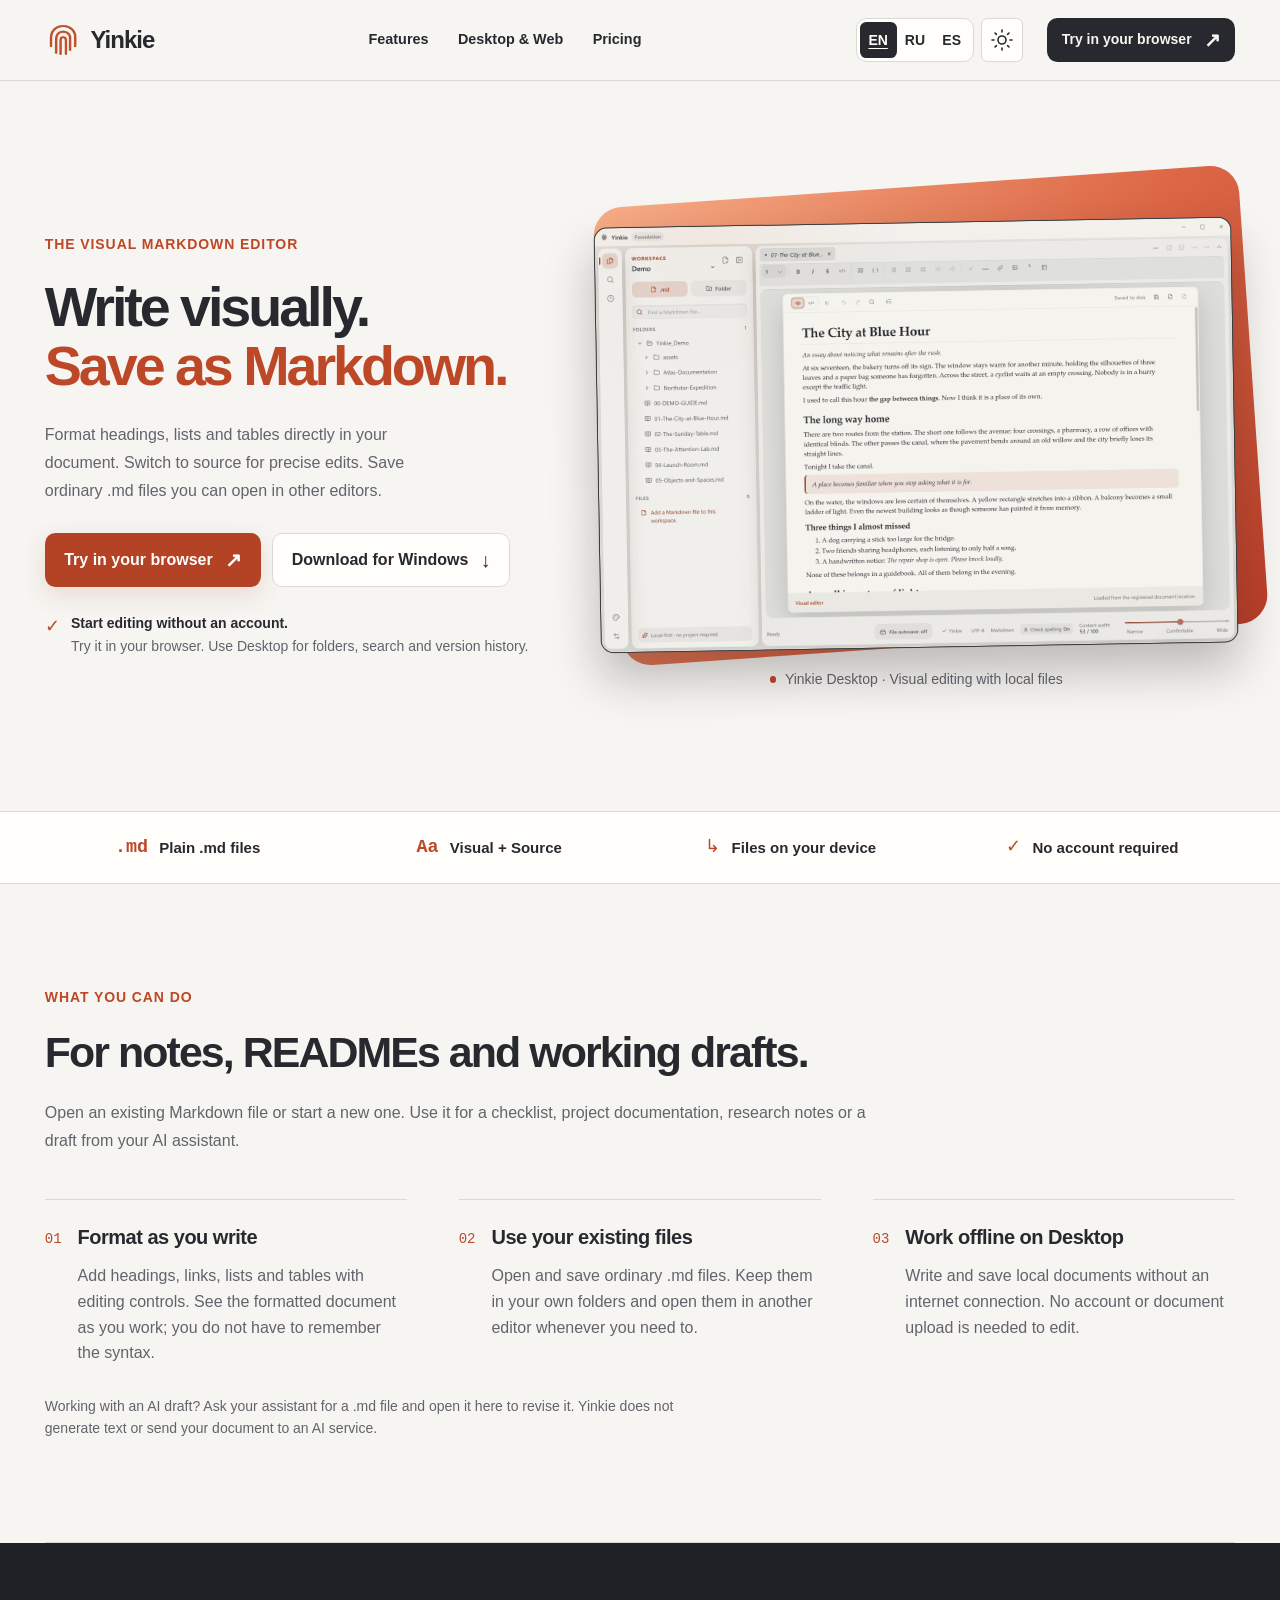
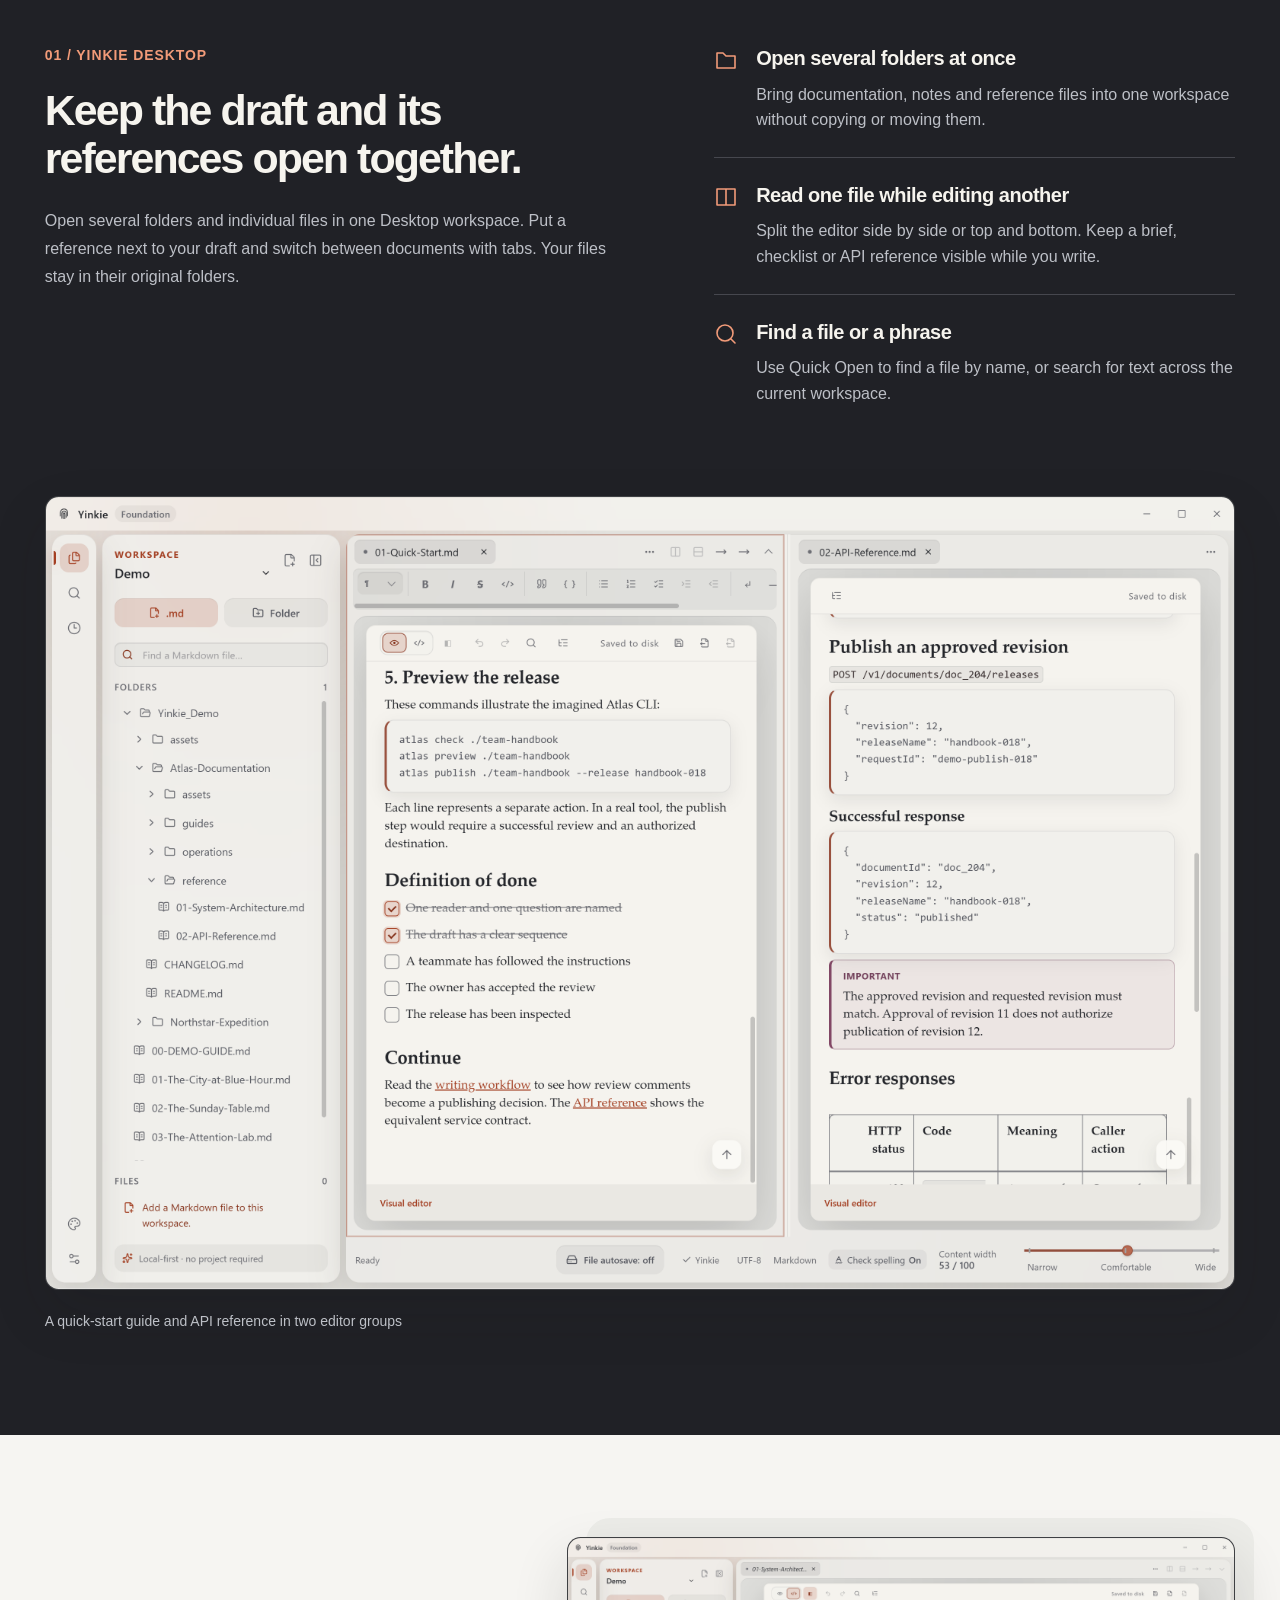
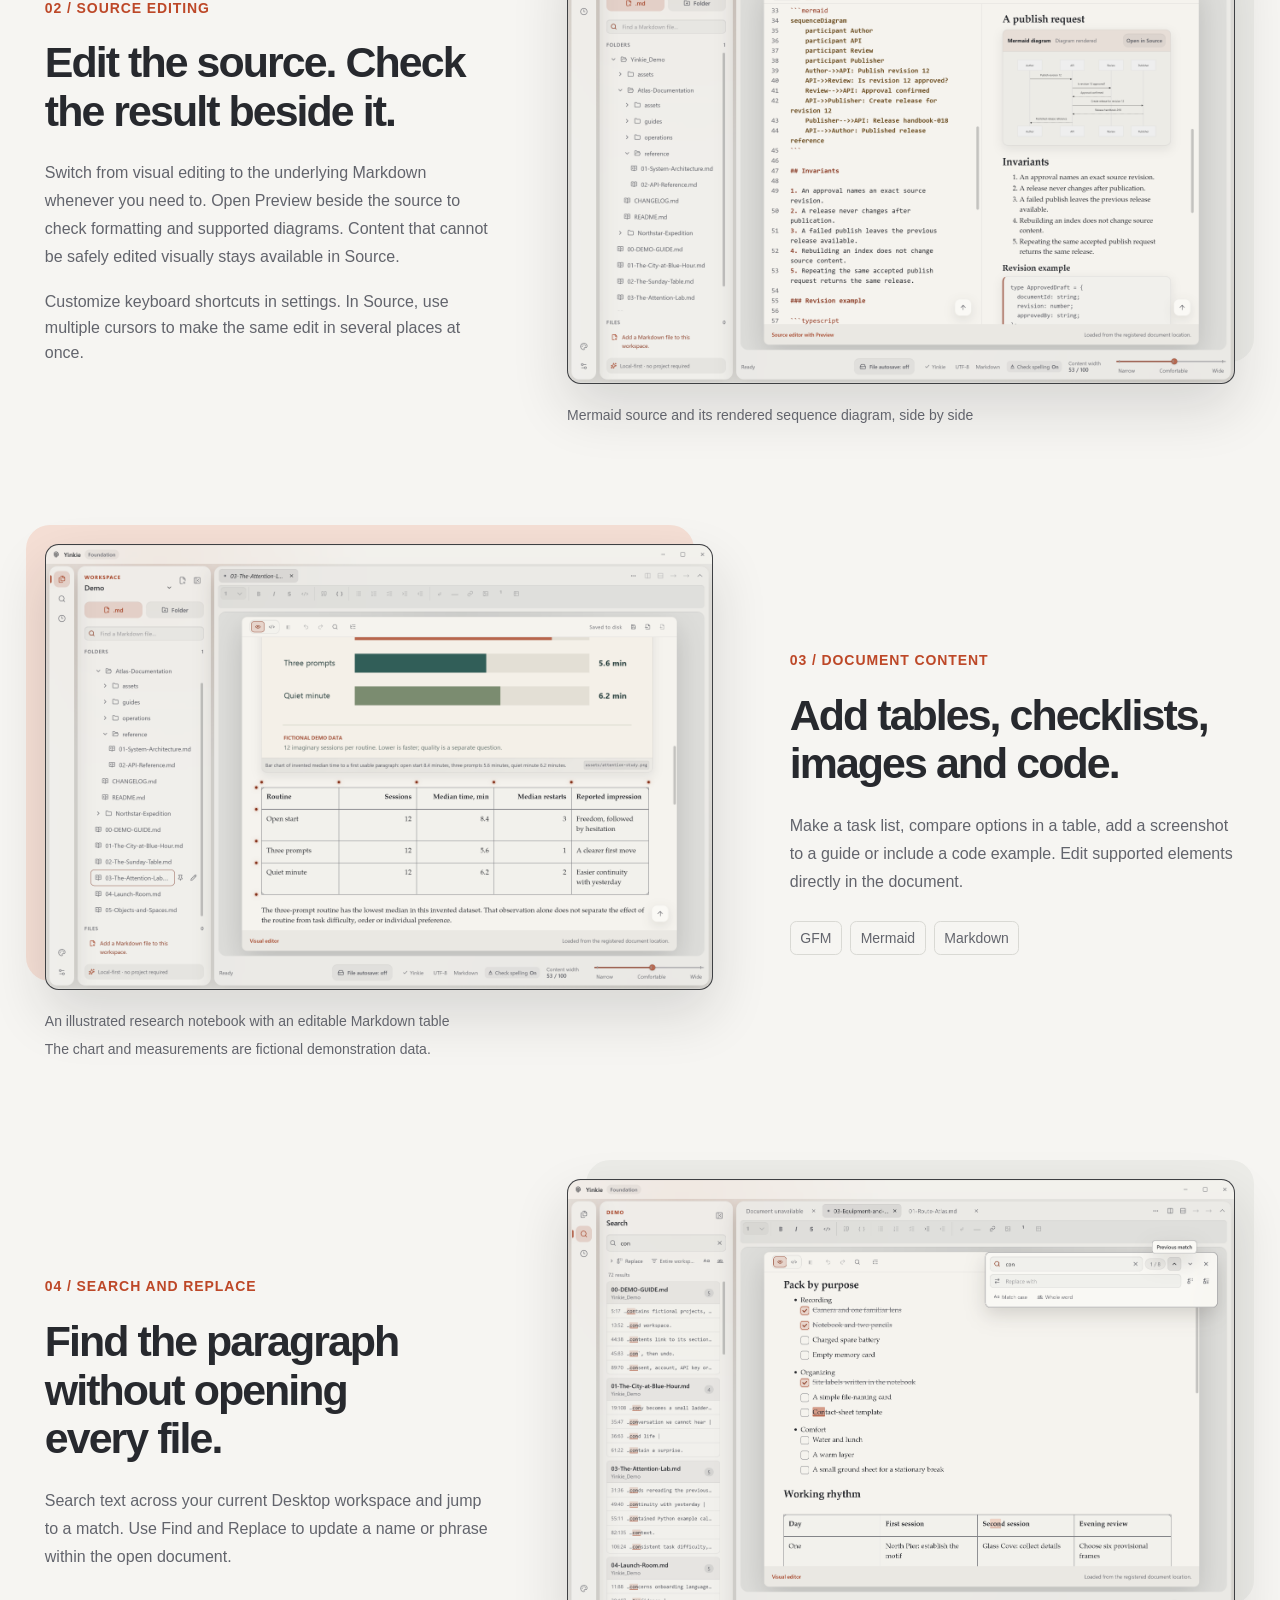
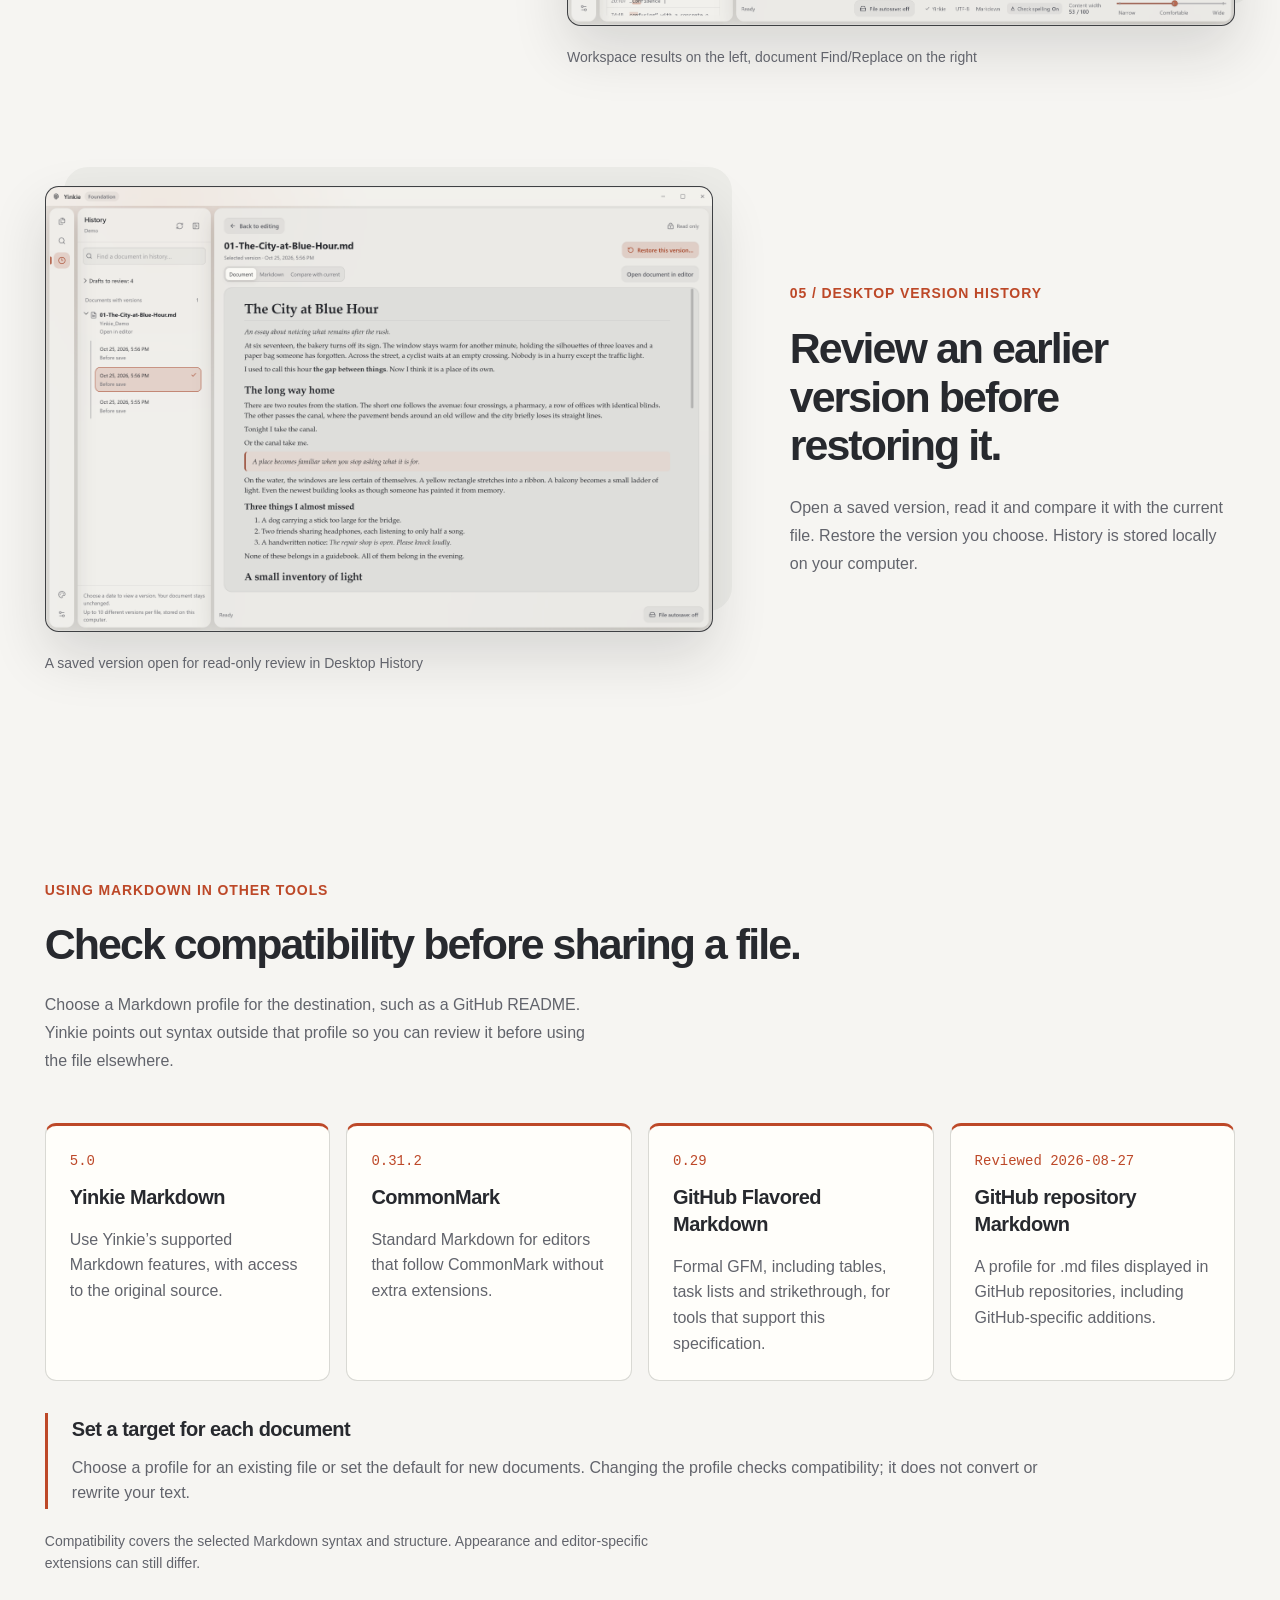
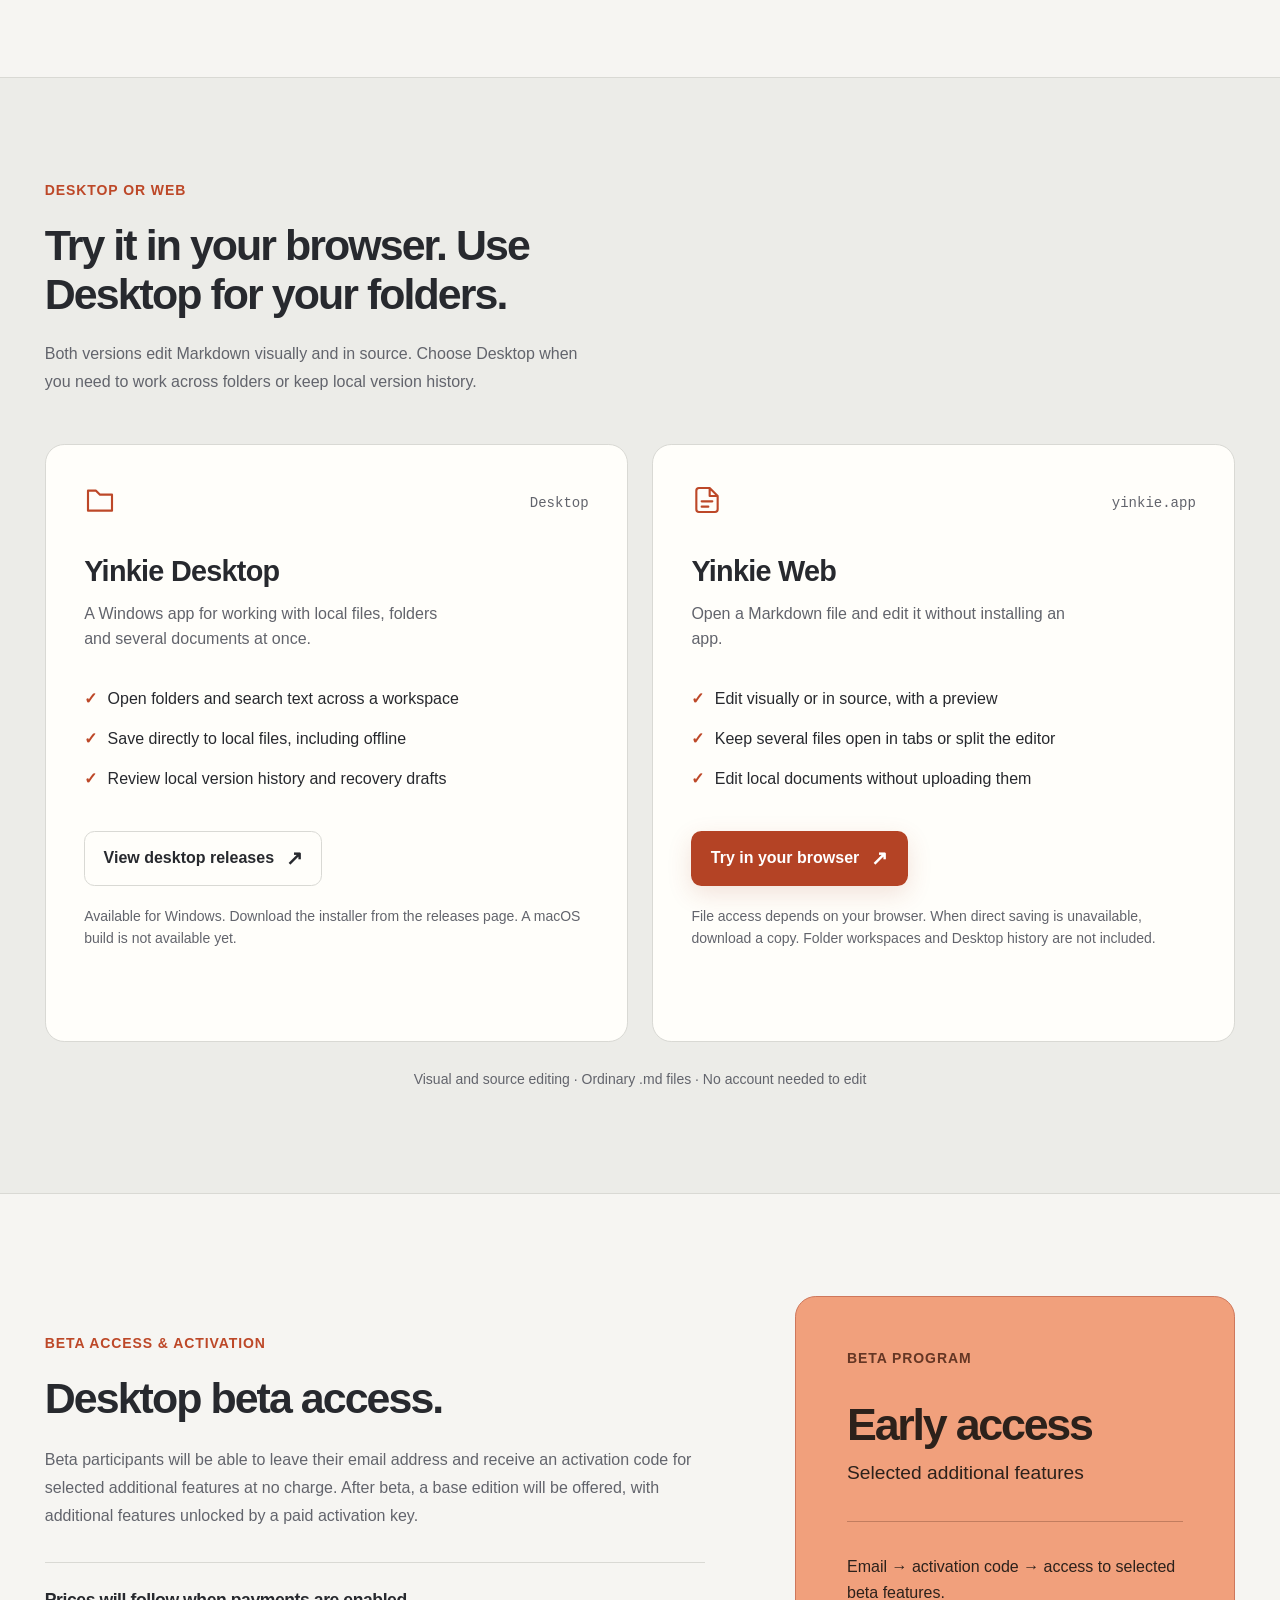
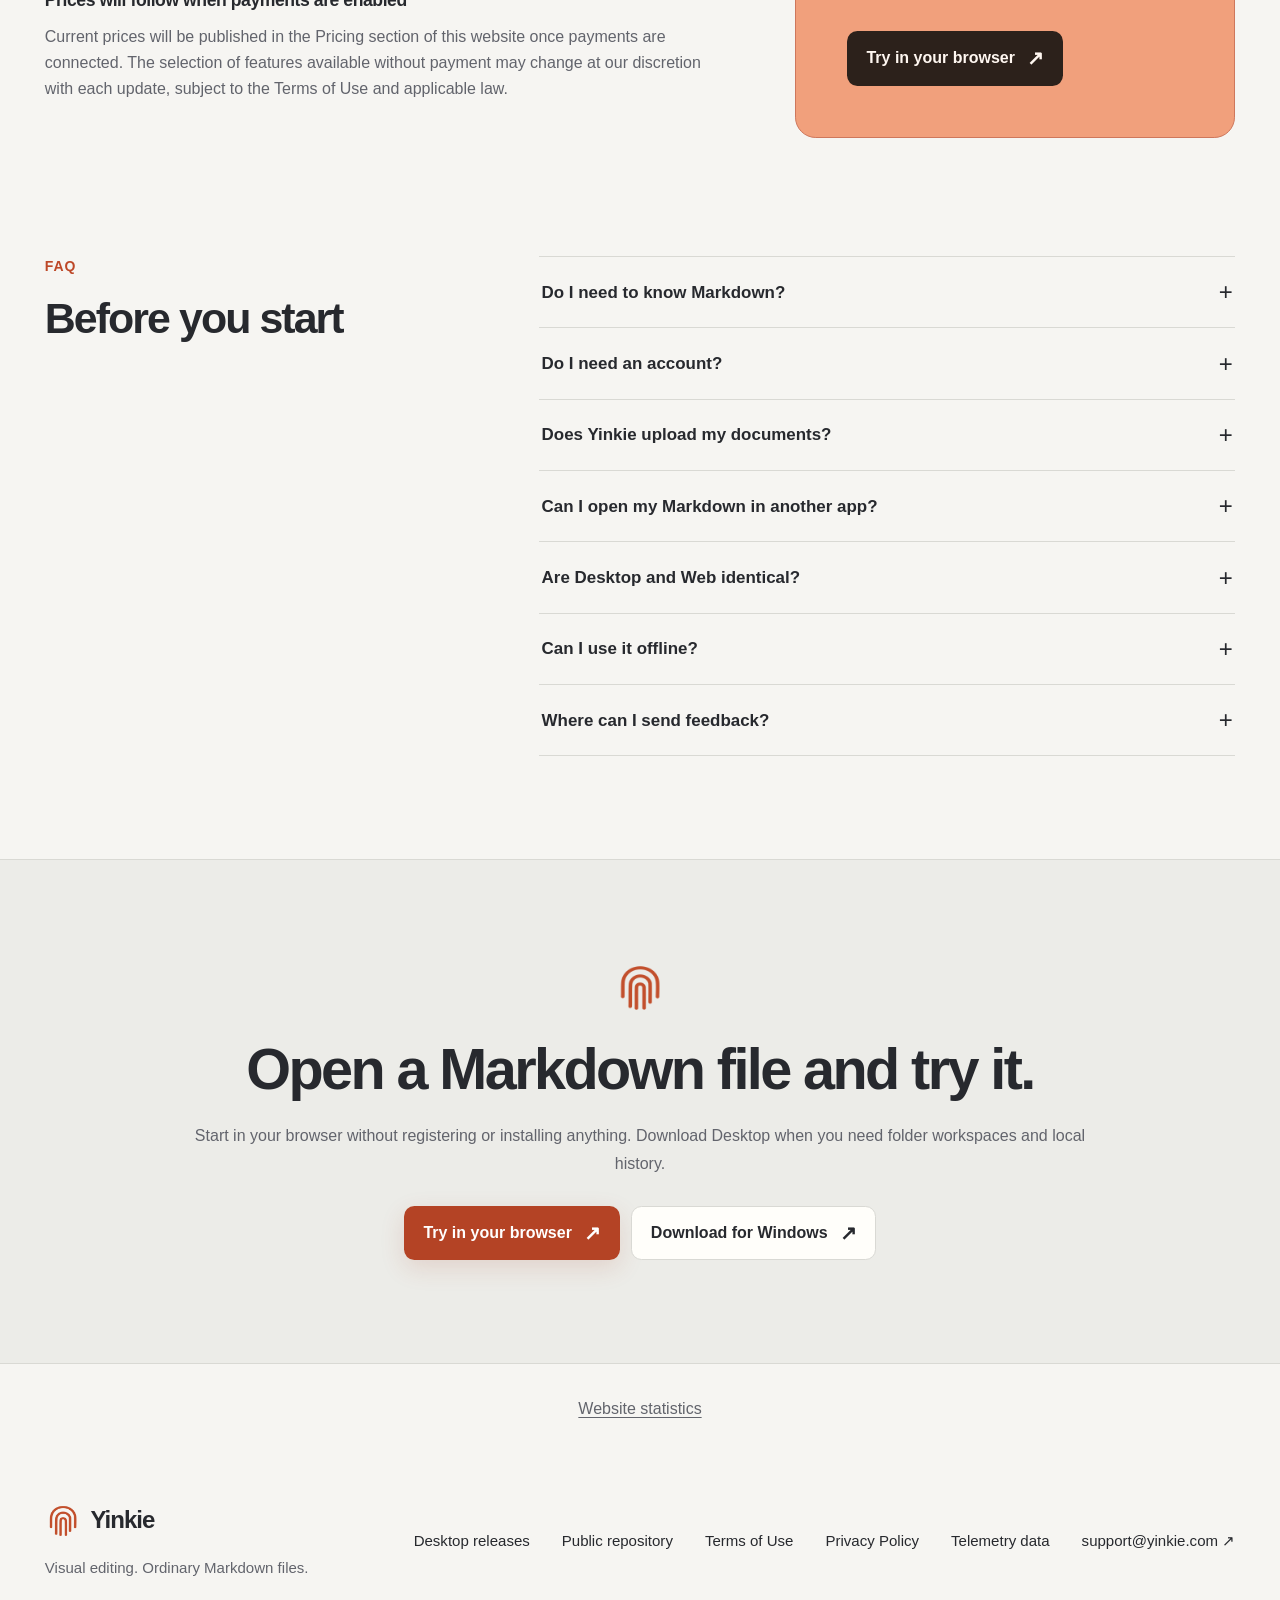
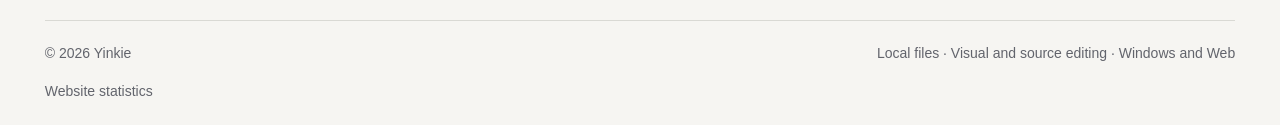
==== commit 63ce2802: "Explain Yinkie through practical editing benefits" ====
--- a/index.html
+++ b/index.html
@@ -4,7 +4,7 @@
   <meta charset="utf-8"/>
   <meta name="viewport" content="width=device-width, initial-scale=1"/>
   <title>Yinkie — Visual Markdown editor</title>
-  <meta name="description" content="A visual Markdown editor for your notes and AI-generated documents. Open multiple folders on Desktop, edit visually and keep portable .md files."/>
+  <meta name="description" content="Edit Markdown visually, keep local .md files and switch to source when needed. Try Yinkie in your browser or use folders, search and history on Windows."/>
   <meta name="theme-color" content="#f6f5f2"/>
   <meta name="color-scheme" content="light dark"/>
   <link rel="canonical" href="https://yinkie.com/"/>
@@ -12,10 +12,10 @@
   <meta property="og:url" content="https://yinkie.com/"/>
   <meta property="og:site_name" content="Yinkie"/>
   <meta property="og:title" content="Yinkie — Visual Markdown editor"/>
-  <meta property="og:description" content="A visual Markdown editor for your notes and AI-generated documents. Open multiple folders on Desktop, edit visually and keep portable .md files."/>
+  <meta property="og:description" content="Edit Markdown visually, keep local .md files and switch to source when needed. Try Yinkie in your browser or use folders, search and history on Windows."/>
   <meta name="twitter:card" content="summary"/>
   <meta name="twitter:title" content="Yinkie — Visual Markdown editor"/>
-  <meta name="twitter:description" content="A visual Markdown editor for your notes and AI-generated documents. Open multiple folders on Desktop, edit visually and keep portable .md files."/>
+  <meta name="twitter:description" content="Edit Markdown visually, keep local .md files and switch to source when needed. Try Yinkie in your browser or use folders, search and history on Windows."/>
   <link rel="icon" type="image/png" href="assets/yinkie-icon.png"/>
   <script>
     try {
@@ -34,7 +34,7 @@
     <div class="header-inner wrap">
       <a class="brand" href="#top" aria-label="Yinkie"><img src="assets/yinkie-icon.png" width="36" height="36" alt=""/><span>Yinkie</span></a>
       <nav class="main-nav" aria-label="Yinkie">
-        <a href="#inside"><span data-i18n="nav.features">Inside Yinkie</span></a>
+        <a href="#inside"><span data-i18n="nav.features">Features</span></a>
         <a href="#platforms"><span data-i18n="nav.platforms">Desktop &amp; Web</span></a>
         <a href="#pricing"><span data-i18n="nav.pricing">Pricing</span></a>
       </nav>
@@ -46,102 +46,104 @@
         </div>
         <button class="theme-toggle" type="button" aria-label="Dark theme" data-i18n-label="nav.theme" aria-pressed="false" data-theme-toggle><svg aria-hidden="true" viewBox="0 0 24 24" fill="none" stroke="currentColor" stroke-width="1.6" stroke-linecap="round" stroke-linejoin="round"><path d="M12 8a4 4 0 1 0 0 8 4 4 0 0 0 0-8 M12 2v2 M12 20v2 M2 12h2 M20 12h2 M5 5l1.4 1.4 M17.6 17.6l1.4 1.4 M5 19l1.4-1.4 M17.6 6.4l1.4-1.4"/></svg></button>
       </div>
-      <a class="button compact header-action" href="https://yinkie.app" data-statistics-link="web-app" data-statistics-placement="header"><span data-i18n="action.web">Open web editor</span><span aria-hidden="true">↗</span></a>
+      <a class="button compact header-action" href="https://yinkie.app" data-statistics-link="web-app" data-statistics-placement="header"><span data-i18n="action.web">Try in your browser</span><span aria-hidden="true">↗</span></a>
     </div>
   </header>
   <main id="main" tabindex="-1">
     <section class="hero wrap" id="top" aria-labelledby="hero-title">
       <div class="hero-copy">
         <p data-i18n="hero.eyebrow" class="eyebrow">THE VISUAL MARKDOWN EDITOR</p>
-        <h1 id="hero-title"><span data-i18n="hero.title">Room for your thoughts.</span> <span data-i18n="hero.accent" class="accent">Freedom for your files.</span></h1>
-        <p data-i18n="hero.body" class="lede">Turn your notes and AI drafts into documents you enjoy working with. Edit visually, switch to Markdown when you need precision, and keep files you can take anywhere.</p>
-        <div class="actions"><a class="button primary" href="https://yinkie.app" data-statistics-link="web-app" data-statistics-placement="hero"><span data-i18n="action.web">Open web editor</span><span aria-hidden="true">↗</span></a><a class="button secondary" href="#platforms" data-statistics-link="download-section" data-statistics-placement="hero"><span data-i18n="action.desktop">Get Yinkie Desktop</span><span aria-hidden="true">↓</span></a></div>
-        <div class="access-note"><span aria-hidden="true" class="check">✓</span><div><strong data-i18n="hero.access">Your words. Your files.</strong><span data-i18n="hero.note">Start in your browser or bring your folders to Desktop.</span></div></div>
+        <h1 id="hero-title"><span data-i18n="hero.title">Write visually.</span> <span data-i18n="hero.accent" class="accent">Save as Markdown.</span></h1>
+        <p data-i18n="hero.body" class="lede">Format headings, lists and tables directly in your document. Switch to source for precise edits. Save ordinary .md files you can open in other editors.</p>
+        <div class="actions"><a class="button primary" href="https://yinkie.app" data-statistics-link="web-app" data-statistics-placement="hero"><span data-i18n="action.web">Try in your browser</span><span aria-hidden="true">↗</span></a><a class="button secondary" href="#platforms" data-statistics-link="download-section" data-statistics-placement="hero"><span data-i18n="action.desktop">Download for Windows</span><span aria-hidden="true">↓</span></a></div>
+        <div class="access-note"><span aria-hidden="true" class="check">✓</span><div><strong data-i18n="hero.access">Start editing without an account.</strong><span data-i18n="hero.note">Try it in your browser. Use Desktop for folders, search and version history.</span></div></div>
       </div>
       <figure class="hero-media">
         <a class="screenshot-link product-frame" href="assets/screenshots/yinkie-writing-light.webp" data-shot-light="assets/screenshots/yinkie-writing-light.webp" data-shot-dark="assets/screenshots/yinkie-writing-dark.webp"><picture><source data-theme-source media="(prefers-color-scheme: dark)" srcset="assets/screenshots/yinkie-writing-dark.webp" width="3120" height="2076"/><img src="assets/screenshots/yinkie-writing-light.webp" width="3120" height="2080" alt="The City at Blue Hour essay in the Yinkie Desktop Visual editor, with the demo folder tree." data-i18n-alt="hero.alt" fetchpriority="high"/></picture></a>
-        <figcaption><span class="status-dot" aria-hidden="true"></span><span data-i18n="hero.caption">Yinkie Desktop · A calm place to write</span></figcaption>
+        <figcaption><span class="status-dot" aria-hidden="true"></span><span data-i18n="hero.caption">Yinkie Desktop · Visual editing with local files</span></figcaption>
       </figure>
     </section>
     <div class="trust-strip"><div class="wrap trust-inner">
       <div><span class="trust-symbol" aria-hidden="true">.md</span><span data-i18n="trust.files">Plain .md files</span></div>
 <div><span class="trust-symbol" aria-hidden="true">Aa</span><span data-i18n="trust.modes">Visual + Source</span></div>
-<div><span class="trust-symbol" aria-hidden="true">↳</span><span data-i18n="trust.local">Local-first editing</span></div>
+<div><span class="trust-symbol" aria-hidden="true">↳</span><span data-i18n="trust.local">Files on your device</span></div>
 <div><span class="trust-symbol" aria-hidden="true">✓</span><span data-i18n="trust.account">No account required</span></div>
     </div></div>
-    <section class="ai-section wrap section" aria-labelledby="ai-title">
-      <div class="ai-heading"><p data-i18n="ai.kicker" class="eyebrow">FROM AI DRAFT TO YOUR DOCUMENT</p><h2 data-i18n="ai.title" id="ai-title">Good ideas deserve more than a chat window.</h2><p data-i18n="ai.body" class="lede">Ask your AI assistant for Markdown: headings, lists, tables and code in a portable text format. Bring the result into Yinkie to read comfortably, refine the wording and work with it alongside your own notes.</p></div>
-      <ol class="ai-flow"><li><span class="step-number" aria-hidden="true">01</span><div><h3 data-i18n="ai.one.title" >Ask for Markdown</h3><p data-i18n="ai.one.body" >Request your plan, research notes or documentation as Markdown and save the result as a .md file.</p></div></li><li><span class="step-number" aria-hidden="true">02</span><div><h3 data-i18n="ai.two.title" >Make the draft yours</h3><p data-i18n="ai.two.body" >Open the file in Yinkie. Read the formatted document, edit it visually and check the source when you need to.</p></div></li><li><span class="step-number" aria-hidden="true">03</span><div><h3 data-i18n="ai.three.title" >Bring the context together</h3><p data-i18n="ai.three.body" >On Desktop, open multiple folders and documents in one workspace. Keep AI drafts, references and your own text close at hand.</p></div></li></ol>
-      <p data-i18n="ai.note" class="ai-note">Use the AI assistant you already like. Yinkie edits the Markdown you bring; AI generation happens in your chosen service.</p>
-    </section>
-    <section class="dialect-section section wrap" id="inside" aria-labelledby="dialect-title">
-      <div class="section-heading"><p data-i18n="dialect.kicker" class="eyebrow">MARKDOWN THAT FITS YOUR OTHER TOOLS</p><h2 data-i18n="dialect.title" id="dialect-title">Choose the Markdown your other editor understands.</h2><p data-i18n="dialect.body" class="lede">Yinkie works with several Markdown dialects and compatibility profiles. Choose the one your other editor supports for each document. Yinkie checks your text against that profile and points out elements that fall outside it.</p></div>
-      <div class="dialect-grid"><article class="dialect-card"><p class="dialect-version">5.0</p><h3 data-i18n="dialect.yinkie.name" >Yinkie Markdown</h3><p data-i18n="dialect.yinkie.body" >Yinkie's own dialect, with its full Markdown feature set and careful source preservation.</p></article><article class="dialect-card"><p class="dialect-version">0.31.2</p><h3 data-i18n="dialect.commonmark.name" >CommonMark</h3><p data-i18n="dialect.commonmark.body" >Standard Markdown for editors that follow CommonMark without extra extensions.</p></article><article class="dialect-card"><p class="dialect-version">0.29</p><h3 data-i18n="dialect.gfm.name" >GitHub Flavored Markdown</h3><p data-i18n="dialect.gfm.body" >Formal GFM, including tables, task lists and strikethrough, for tools that support this specification.</p></article><article class="dialect-card"><p data-i18n="dialect.github.version" class="dialect-version">Reviewed 2026-08-27</p><h3 data-i18n="dialect.github.name" >GitHub repository Markdown</h3><p data-i18n="dialect.github.body" >A profile for .md files displayed in GitHub repositories, including GitHub-specific additions.</p></article></div>
-      <div class="compatibility-example"><h3 data-i18n="dialect.example.title" >One document, more places to use it</h3><p data-i18n="dialect.example.body" >Keep an AI-assisted draft, a README and your personal notes in the profiles their destinations support. You can change a document's target or set a default for new files. Changing the profile does not silently rewrite your text.</p></div>
-      <p data-i18n="dialect.note" class="dialect-note">Compatibility covers the selected Markdown syntax and structure. Appearance and editor-specific extensions can still differ.</p>
+    <section class="benefits-section wrap section" id="inside" aria-labelledby="benefits-title">
+      <div class="benefits-heading"><p data-i18n="benefits.kicker" class="eyebrow">WHAT YOU CAN DO</p><h2 data-i18n="benefits.title" id="benefits-title">For notes, READMEs and working drafts.</h2><p data-i18n="benefits.body" class="lede">Open an existing Markdown file or start a new one. Use it for a checklist, project documentation, research notes or a draft from your AI assistant.</p></div>
+      <ol class="benefits-flow"><li><span class="step-number" aria-hidden="true">01</span><div><h3 data-i18n="benefits.one.title" >Format as you write</h3><p data-i18n="benefits.one.body" >Add headings, links, lists and tables with editing controls. See the formatted document as you work; you do not have to remember the syntax.</p></div></li><li><span class="step-number" aria-hidden="true">02</span><div><h3 data-i18n="benefits.two.title" >Use your existing files</h3><p data-i18n="benefits.two.body" >Open and save ordinary .md files. Keep them in your own folders and open them in another editor whenever you need to.</p></div></li><li><span class="step-number" aria-hidden="true">03</span><div><h3 data-i18n="benefits.three.title" >Work offline on Desktop</h3><p data-i18n="benefits.three.body" >Write and save local documents without an internet connection. No account or document upload is needed to edit.</p></div></li></ol>
+      <p data-i18n="benefits.note" class="benefits-note">Working with an AI draft? Ask your assistant for a .md file and open it here to revise it. Yinkie does not generate text or send your document to an AI service.</p>
     </section>
     <section class="workspace-section" aria-labelledby="workspace-title">
       <div class="wrap section workspace-inner">
-        <div class="workspace-heading"><p data-i18n="workspace.kicker" class="eyebrow">01 / YINKIE DESKTOP</p><h2 data-i18n="workspace.title" id="workspace-title">A place for every train of thought.</h2><p data-i18n="workspace.body" class="lede">Bring independent files and folders into named workspaces. Keep research beside a draft, switch between contexts and find the paragraph you remember — without moving your files.</p></div>
+        <div class="workspace-heading"><p data-i18n="workspace.kicker" class="eyebrow">01 / YINKIE DESKTOP</p><h2 data-i18n="workspace.title" id="workspace-title">Keep the draft and its references open together.</h2><p data-i18n="workspace.body" class="lede">Open several folders and individual files in one Desktop workspace. Put a reference next to your draft and switch between documents with tabs. Your files stay in their original folders.</p></div>
         <div class="workspace-features">
-          <article><svg aria-hidden="true" viewBox="0 0 24 24" fill="none" stroke="currentColor" stroke-width="1.6" stroke-linecap="round" stroke-linejoin="round"><path d="M3 7V5h6l3 3h9v12H3z"/></svg><div><h3 data-i18n="workspace.roots.title">Several folders. One workspace.</h3><p data-i18n="workspace.roots.body">Combine folder roots and individual files around what you are working on.</p></div></article>
-<article><svg aria-hidden="true" viewBox="0 0 24 24" fill="none" stroke="currentColor" stroke-width="1.6" stroke-linecap="round" stroke-linejoin="round"><path d="M3 4h18v16H3z M12 4v16"/></svg><div><h3 data-i18n="workspace.split.title">Keep the context in view</h3><p data-i18n="workspace.split.body">Tabs and two editor groups put a draft and its reference side by side or one above the other.</p></div></article>
-<article><svg aria-hidden="true" viewBox="0 0 24 24" fill="none" stroke="currentColor" stroke-width="1.6" stroke-linecap="round" stroke-linejoin="round"><path d="M17 17l4 4 M19 11a8 8 0 1 1-16 0 8 8 0 0 1 16 0"/></svg><div><h3 data-i18n="workspace.search.title">Find your way back</h3><p data-i18n="workspace.search.body">Quick Open finds files. Workspace search finds text across your Markdown collection.</p></div></article>
+          <article><svg aria-hidden="true" viewBox="0 0 24 24" fill="none" stroke="currentColor" stroke-width="1.6" stroke-linecap="round" stroke-linejoin="round"><path d="M3 7V5h6l3 3h9v12H3z"/></svg><div><h3 data-i18n="workspace.roots.title">Open several folders at once</h3><p data-i18n="workspace.roots.body">Bring documentation, notes and reference files into one workspace without copying or moving them.</p></div></article>
+<article><svg aria-hidden="true" viewBox="0 0 24 24" fill="none" stroke="currentColor" stroke-width="1.6" stroke-linecap="round" stroke-linejoin="round"><path d="M3 4h18v16H3z M12 4v16"/></svg><div><h3 data-i18n="workspace.split.title">Read one file while editing another</h3><p data-i18n="workspace.split.body">Split the editor side by side or top and bottom. Keep a brief, checklist or API reference visible while you write.</p></div></article>
+<article><svg aria-hidden="true" viewBox="0 0 24 24" fill="none" stroke="currentColor" stroke-width="1.6" stroke-linecap="round" stroke-linejoin="round"><path d="M17 17l4 4 M19 11a8 8 0 1 1-16 0 8 8 0 0 1 16 0"/></svg><div><h3 data-i18n="workspace.search.title">Find a file or a phrase</h3><p data-i18n="workspace.search.body">Use Quick Open to find a file by name, or search for text across the current workspace.</p></div></article>
         </div>
         <figure class="workspace-media"><a class="screenshot-link product-frame" href="assets/screenshots/yinkie-split-editing-light.webp" data-shot-light="assets/screenshots/yinkie-split-editing-light.webp" data-shot-dark="assets/screenshots/yinkie-split-editing-dark.webp"><picture><source data-theme-source media="(prefers-color-scheme: dark)" srcset="assets/screenshots/yinkie-split-editing-dark.webp" width="3120" height="2080"/><img src="assets/screenshots/yinkie-split-editing-light.webp" width="3120" height="2080" alt="Two Yinkie Desktop editor groups showing a checklist, code and an API reference side by side." data-i18n-alt="workspace.alt" loading="lazy" decoding="async"/></picture></a><figcaption data-i18n="workspace.caption">A quick-start guide and API reference in two editor groups</figcaption></figure>
       </div>
     </section>
     <section class="section wrap editorial" aria-labelledby="source-title">
-      <div class="editorial-copy"><p data-i18n="source.kicker" class="eyebrow">02 / VISUAL WHEN IT FITS. SOURCE WHEN IT MATTERS.</p><h2 data-i18n="source.title" id="source-title">See what your Markdown becomes.</h2><p data-i18n="source.body" class="lede">Edit the exact Markdown in Source and keep a read-only Preview beside it. Text, code and rendered diagrams stay together. When a fragment needs its original syntax, Yinkie preserves it for editing in Source.</p></div>
+      <div class="editorial-copy"><p data-i18n="source.kicker" class="eyebrow">02 / SOURCE EDITING</p><h2 data-i18n="source.title" id="source-title">Edit the source. Check the result beside it.</h2><p data-i18n="source.body" class="lede">Switch from visual editing to the underlying Markdown whenever you need to. Open Preview beside the source to check formatting and supported diagrams. Content that cannot be safely edited visually stays available in Source.</p><p class="source-tools" data-i18n="source.tools">Customize keyboard shortcuts in settings. In Source, use multiple cursors to make the same edit in several places at once.</p></div>
       <figure class="editorial-media source-media"><a class="screenshot-link product-frame" href="assets/screenshots/yinkie-source-preview-light.webp" data-shot-light="assets/screenshots/yinkie-source-preview-light.webp" data-shot-dark="assets/screenshots/yinkie-source-preview-dark.webp"><picture><source data-theme-source media="(prefers-color-scheme: dark)" srcset="assets/screenshots/yinkie-source-preview-dark.webp" width="3120" height="2080"/><img src="assets/screenshots/yinkie-source-preview-light.webp" width="3120" height="2080" alt="Mermaid sequence-diagram code in Source beside the rendered A publish request section in Preview." data-i18n-alt="source.alt" loading="lazy" decoding="async"/></picture></a><figcaption><span data-i18n="source.caption">Mermaid source and its rendered sequence diagram, side by side</span></figcaption></figure>
     </section>
     <section class="section wrap editorial reverse" aria-labelledby="rich-title">
-      <div class="editorial-copy"><p data-i18n="rich.kicker" class="eyebrow">03 / FROM EVERYDAY NOTES TO TECHNICAL DOCS</p><h2 data-i18n="rich.title" id="rich-title">More than paragraphs.</h2><p data-i18n="rich.body" class="lede">Bring tables, task lists, code, images and footnotes into the same document. Keep your observations and the material behind them close to your words.</p><div class="format-tags" aria-label="Markdown"><span>GFM</span><span>Mermaid</span><span>Markdown</span></div></div>
+      <div class="editorial-copy"><p data-i18n="rich.kicker" class="eyebrow">03 / DOCUMENT CONTENT</p><h2 data-i18n="rich.title" id="rich-title">Add tables, checklists, images and code.</h2><p data-i18n="rich.body" class="lede">Make a task list, compare options in a table, add a screenshot to a guide or include a code example. Edit supported elements directly in the document.</p><div class="format-tags" aria-label="Markdown"><span>GFM</span><span>Mermaid</span><span>Markdown</span></div></div>
       <figure class="editorial-media rich-media"><a class="screenshot-link product-frame" href="assets/screenshots/yinkie-rich-document-light.webp" data-shot-light="assets/screenshots/yinkie-rich-document-light.webp" data-shot-dark="assets/screenshots/yinkie-rich-document-dark.webp"><picture><source data-theme-source media="(prefers-color-scheme: dark)" srcset="assets/screenshots/yinkie-rich-document-dark.webp" width="3120" height="2078"/><img src="assets/screenshots/yinkie-rich-document-light.webp" width="3120" height="2080" alt="The Attention Lab demo document with a local chart image and a table of illustrative research results." data-i18n-alt="rich.alt" loading="lazy" decoding="async"/></picture></a><figcaption><span data-i18n="rich.caption">An illustrated research notebook with an editable Markdown table</span><span data-i18n="rich.note" class="caption-note">The chart and measurements are fictional demonstration data.</span></figcaption></figure>
     </section>
     <section class="section wrap editorial" aria-labelledby="search-title">
-      <div class="editorial-copy"><p class="eyebrow" data-i18n="search.kicker">04 / FIND THE WORDS YOU REMEMBER</p><h2 id="search-title" data-i18n="search.title">Search your collection. Refine the page.</h2><p class="lede" data-i18n="search.body">Search across the current Desktop workspace, then find or replace text inside the document. Grouped results and highlighted matches help you move from a remembered phrase to its context.</p></div>
+      <div class="editorial-copy"><p class="eyebrow" data-i18n="search.kicker">04 / SEARCH AND REPLACE</p><h2 id="search-title" data-i18n="search.title">Find the paragraph without opening every file.</h2><p class="lede" data-i18n="search.body">Search text across your current Desktop workspace and jump to a match. Use Find and Replace to update a name or phrase within the open document.</p></div>
       <figure class="editorial-media"><a class="screenshot-link product-frame" href="assets/screenshots/yinkie-workspace-search-light.webp" data-shot-light="assets/screenshots/yinkie-workspace-search-light.webp" data-shot-dark="assets/screenshots/yinkie-workspace-search-dark.webp"><picture><source data-theme-source media="(prefers-color-scheme: dark)" srcset="assets/screenshots/yinkie-workspace-search-dark.webp" width="3120" height="2078"/><img src="assets/screenshots/yinkie-workspace-search-light.webp" width="3118" height="2080" alt="Yinkie Desktop workspace search results for con alongside highlighted matches and document Find/Replace in an equipment checklist." data-i18n-alt="search.alt" loading="lazy" decoding="async"/></picture></a><figcaption data-i18n="search.caption">Workspace results on the left, document Find/Replace on the right</figcaption></figure>
     </section>
     <section class="section wrap editorial reverse" aria-labelledby="history-title">
-      <div class="editorial-copy"><p class="eyebrow" data-i18n="history.kicker">05 / RETURN TO AN EARLIER DRAFT</p><h2 id="history-title" data-i18n="history.title">Keep a previous version within reach.</h2><p class="lede" data-i18n="history.body">Browse saved local versions, read an earlier draft and compare it with the current file before choosing to restore it. Version history stays on your computer.</p></div>
+      <div class="editorial-copy"><p class="eyebrow" data-i18n="history.kicker">05 / DESKTOP VERSION HISTORY</p><h2 id="history-title" data-i18n="history.title">Review an earlier version before restoring it.</h2><p class="lede" data-i18n="history.body">Open a saved version, read it and compare it with the current file. Restore the version you choose. History is stored locally on your computer.</p></div>
       <figure class="editorial-media"><a class="screenshot-link product-frame" href="assets/screenshots/yinkie-history-light.webp" data-shot-light="assets/screenshots/yinkie-history-light.webp" data-shot-dark="assets/screenshots/yinkie-history-dark.webp"><picture><source data-theme-source media="(prefers-color-scheme: dark)" srcset="assets/screenshots/yinkie-history-dark.webp" width="3120" height="2052"/><img src="assets/screenshots/yinkie-history-light.webp" width="3120" height="2080" alt="Yinkie Desktop History with three saved versions and a read-only preview of The City at Blue Hour." data-i18n-alt="history.alt" loading="lazy" decoding="async"/></picture></a><figcaption data-i18n="history.caption">A saved version open for read-only review in Desktop History</figcaption></figure>
+    </section>
+    <section class="dialect-section section wrap" aria-labelledby="dialect-title">
+      <div class="section-heading"><p data-i18n="dialect.kicker" class="eyebrow">USING MARKDOWN IN OTHER TOOLS</p><h2 data-i18n="dialect.title" id="dialect-title">Check compatibility before sharing a file.</h2><p data-i18n="dialect.body" class="lede">Choose a Markdown profile for the destination, such as a GitHub README. Yinkie points out syntax outside that profile so you can review it before using the file elsewhere.</p></div>
+      <div class="dialect-grid"><article class="dialect-card"><p class="dialect-version">5.0</p><h3 data-i18n="dialect.yinkie.name" >Yinkie Markdown</h3><p data-i18n="dialect.yinkie.body" >Use Yinkie’s supported Markdown features, with access to the original source.</p></article><article class="dialect-card"><p class="dialect-version">0.31.2</p><h3 data-i18n="dialect.commonmark.name" >CommonMark</h3><p data-i18n="dialect.commonmark.body" >Standard Markdown for editors that follow CommonMark without extra extensions.</p></article><article class="dialect-card"><p class="dialect-version">0.29</p><h3 data-i18n="dialect.gfm.name" >GitHub Flavored Markdown</h3><p data-i18n="dialect.gfm.body" >Formal GFM, including tables, task lists and strikethrough, for tools that support this specification.</p></article><article class="dialect-card"><p data-i18n="dialect.github.version" class="dialect-version">Reviewed 2026-08-27</p><h3 data-i18n="dialect.github.name" >GitHub repository Markdown</h3><p data-i18n="dialect.github.body" >A profile for .md files displayed in GitHub repositories, including GitHub-specific additions.</p></article></div>
+      <div class="compatibility-example"><h3 data-i18n="dialect.example.title" >Set a target for each document</h3><p data-i18n="dialect.example.body" >Choose a profile for an existing file or set the default for new documents. Changing the profile checks compatibility; it does not convert or rewrite your text.</p></div>
+      <p data-i18n="dialect.note" class="dialect-note">Compatibility covers the selected Markdown syntax and structure. Appearance and editor-specific extensions can still differ.</p>
     </section>
     <section class="platform-section" id="platforms" aria-labelledby="platform-title">
       <div class="wrap section">
-        <div class="section-heading"><p data-i18n="platform.kicker" class="eyebrow">CHOOSE WHERE YOU WRITE</p><h2 data-i18n="platform.title" id="platform-title">On your desktop. In your browser.</h2><p data-i18n="platform.body" class="lede">The same Markdown foundation, with tools that fit each environment.</p></div>
+        <div class="section-heading"><p data-i18n="platform.kicker" class="eyebrow">DESKTOP OR WEB</p><h2 data-i18n="platform.title" id="platform-title">Try it in your browser. Use Desktop for your folders.</h2><p data-i18n="platform.body" class="lede">Both versions edit Markdown visually and in source. Choose Desktop when you need to work across folders or keep local version history.</p></div>
         <div class="platform-grid">
           <article class="platform-card">
             <div class="platform-top"><span class="platform-symbol" aria-hidden="true"><svg aria-hidden="true" viewBox="0 0 24 24" fill="none" stroke="currentColor" stroke-width="1.6" stroke-linecap="round" stroke-linejoin="round"><path d="M3 7V5h6l3 3h9v12H3z"/></svg></span><span class="domain">Desktop</span></div>
-            <h3>Yinkie Desktop</h3><p data-i18n="platform.desktop.body" class="platform-description">For your everyday collection of notes, files and folders.</p>
-            <ul class="check-list"><li data-i18n="platform.desktop.one">Named workspaces, folders and workspace search</li><li data-i18n="platform.desktop.two">Native file saving and external-change handling</li><li data-i18n="platform.desktop.three">Local version history and recovery</li></ul>
-            <a class="button secondary" href="https://github.com/TrinkieYinkie/Yinkie_releases/releases" data-statistics-link="releases" data-statistics-placement="platforms"><span data-i18n="action.releases">View desktop releases</span><span aria-hidden="true">↗</span></a><p data-i18n="platform.desktop.note" class="platform-note">Available builds and platform details are listed on the official releases page.</p>
+            <h3>Yinkie Desktop</h3><p data-i18n="platform.desktop.body" class="platform-description">A Windows app for working with local files, folders and several documents at once.</p>
+            <ul class="check-list"><li data-i18n="platform.desktop.one">Open folders and search text across a workspace</li><li data-i18n="platform.desktop.two">Save directly to local files, including offline</li><li data-i18n="platform.desktop.three">Review local version history and recovery drafts</li></ul>
+            <a class="button secondary" href="https://github.com/TrinkieYinkie/Yinkie_releases/releases" data-statistics-link="releases" data-statistics-placement="platforms"><span data-i18n="action.releases">View desktop releases</span><span aria-hidden="true">↗</span></a><p data-i18n="platform.desktop.note" class="platform-note">Available for Windows. Download the installer from the releases page. A macOS build is not available yet.</p>
           </article>
           <article class="platform-card web-card">
             <div class="platform-top"><span class="platform-symbol" aria-hidden="true"><svg aria-hidden="true" viewBox="0 0 24 24" fill="none" stroke="currentColor" stroke-width="1.6" stroke-linecap="round" stroke-linejoin="round"><path d="M14 3H6a2 2 0 0 0-2 2v14a2 2 0 0 0 2 2h12a2 2 0 0 0 2-2V9z M14 3v6h6 M8 13h8 M8 17h5"/></svg></span><span class="domain">yinkie.app</span></div>
-            <h3>Yinkie Web</h3><p data-i18n="platform.web.body" class="platform-description">For opening a document and getting straight to the words.</p>
-            <ul class="check-list"><li data-i18n="platform.web.one">Visual, Source and Source Preview</li><li data-i18n="platform.web.two">Tabs, two editor groups and browser-local recovery</li><li data-i18n="platform.web.three">Local document editing without uploading your file</li></ul>
-            <a class="button primary" href="https://yinkie.app" data-statistics-link="web-app" data-statistics-placement="platforms"><span data-i18n="action.web">Open web editor</span><span aria-hidden="true">↗</span></a><p data-i18n="platform.web.note" class="platform-note">File access depends on your browser. When direct saving is unavailable, download a copy. Folder workspaces and Desktop history are not included.</p>
+            <h3>Yinkie Web</h3><p data-i18n="platform.web.body" class="platform-description">Open a Markdown file and edit it without installing an app.</p>
+            <ul class="check-list"><li data-i18n="platform.web.one">Edit visually or in source, with a preview</li><li data-i18n="platform.web.two">Keep several files open in tabs or split the editor</li><li data-i18n="platform.web.three">Edit local documents without uploading them</li></ul>
+            <a class="button primary" href="https://yinkie.app" data-statistics-link="web-app" data-statistics-placement="platforms"><span data-i18n="action.web">Try in your browser</span><span aria-hidden="true">↗</span></a><p data-i18n="platform.web.note" class="platform-note">File access depends on your browser. When direct saving is unavailable, download a copy. Folder workspaces and Desktop history are not included.</p>
           </article>
         </div>
-        <p data-i18n="platform.common" class="platform-common">Visual + Source · Plain Markdown · No account required today</p>
+        <p data-i18n="platform.common" class="platform-common">Visual and source editing · Ordinary .md files · No account needed to edit</p>
       </div>
     </section>
     <section class="wrap section pricing-section" id="pricing" aria-labelledby="pricing-title">
-      <div class="pricing-copy"><span id="free" aria-hidden="true"></span><p data-i18n="pricing.kicker" class="eyebrow">BETA ACCESS &amp; ACTIVATION</p><h2 data-i18n="pricing.title" id="pricing-title">Early access, with room to grow.</h2><p data-i18n="pricing.body" class="lede">Beta participants will be able to leave their email address and receive an activation code for selected additional features at no charge. After beta, a base edition will be offered, with additional features unlocked by a paid activation key.</p>
+      <div class="pricing-copy"><span id="free" aria-hidden="true"></span><p data-i18n="pricing.kicker" class="eyebrow">BETA ACCESS &amp; ACTIVATION</p><h2 data-i18n="pricing.title" id="pricing-title">Desktop beta access.</h2><p data-i18n="pricing.body" class="lede">Beta participants will be able to leave their email address and receive an activation code for selected additional features at no charge. After beta, a base edition will be offered, with additional features unlocked by a paid activation key.</p>
         <div class="future-note"><h3 data-i18n="pricing.future.title">Prices will follow when payments are enabled</h3><p data-i18n="pricing.future">Current prices will be published in the Pricing section of this website once payments are connected. The selection of features available without payment may change at our discretion with each update, subject to the Terms of Use and applicable law.</p></div>
       </div>
-      <div class="pricing-card"><p data-i18n="pricing.label" class="eyebrow">BETA PROGRAM</p><p data-i18n="pricing.access" class="access-title">Early access</p><p data-i18n="pricing.scope" class="pricing-scope">Selected additional features</p><span class="pricing-divider" aria-hidden="true"></span><p data-i18n="pricing.card">Email → activation code → access to selected beta features.</p><a class="button ink-button" href="https://yinkie.app" data-statistics-link="web-app" data-statistics-placement="free"><span data-i18n="action.web">Open web editor</span><span aria-hidden="true">↗</span></a></div>
+      <div class="pricing-card"><p data-i18n="pricing.label" class="eyebrow">BETA PROGRAM</p><p data-i18n="pricing.access" class="access-title">Early access</p><p data-i18n="pricing.scope" class="pricing-scope">Selected additional features</p><span class="pricing-divider" aria-hidden="true"></span><p data-i18n="pricing.card">Email → activation code → access to selected beta features.</p><a class="button ink-button" href="https://yinkie.app" data-statistics-link="web-app" data-statistics-placement="free"><span data-i18n="action.web">Try in your browser</span><span aria-hidden="true">↗</span></a></div>
     </section>
     <section class="faq-section wrap section" aria-labelledby="faq-title">
-      <div><p class="eyebrow">FAQ</p><h2 data-i18n="faq.title" id="faq-title">A few things worth knowing.</h2></div>
-      <div class="faq-list"><details><summary><span data-i18n="faq.one.q">Do I need an account?</span><span class="disclosure-icon" aria-hidden="true">+</span></summary><p data-i18n="faq.one.a">No account is required for the current editor. Account-based services may be introduced later as optional additions.</p></details>
+      <div><p class="eyebrow">FAQ</p><h2 data-i18n="faq.title" id="faq-title">Before you start</h2></div>
+      <div class="faq-list"><details><summary><span data-i18n="faq.six.q">Do I need to know Markdown?</span><span class="disclosure-icon" aria-hidden="true">+</span></summary><p data-i18n="faq.six.a">You can write and format headings, lists, links and tables using the visual editor. The file is saved as Markdown. Source mode is available when you want to edit the syntax directly.</p></details>
+<details><summary><span data-i18n="faq.one.q">Do I need an account?</span><span class="disclosure-icon" aria-hidden="true">+</span></summary><p data-i18n="faq.one.a">No. You can open, edit and save documents without registering.</p></details>
 <details><summary><span data-i18n="faq.two.q">Does Yinkie upload my documents?</span><span class="disclosure-icon" aria-hidden="true">+</span></summary><p data-i18n="faq.two.a">Opening and editing a local document does not require uploading it to Yinkie. Remote images in a document are loaded only with your explicit permission.</p></details>
 <details><summary><span data-i18n="faq.three.q">Can I open my Markdown in another app?</span><span class="disclosure-icon" aria-hidden="true">+</span></summary><p data-i18n="faq.three.a">Yes. Your content stays in ordinary Markdown files. Choose CommonMark, GFM or the GitHub repository profile to match the destination you use; Yinkie checks for compatibility issues. Appearance and editor-specific extensions may differ.</p></details>
-<details><summary><span data-i18n="faq.four.q">Are Desktop and Web identical?</span><span class="disclosure-icon" aria-hidden="true">+</span></summary><p data-i18n="faq.four.a">They share the core editor. Desktop adds native workspaces, workspace search, local history and file observation. Web works within browser file permissions and provides browser-local recovery.</p></details>
+<details><summary><span data-i18n="faq.four.q">Are Desktop and Web identical?</span><span class="disclosure-icon" aria-hidden="true">+</span></summary><p data-i18n="faq.four.a">Both include visual editing, source editing and preview. Desktop also opens folder workspaces, searches across them and keeps local version history. Web saves through browser file permissions or downloads a copy, and keeps recovery drafts in that browser.</p></details>
+<details><summary><span data-i18n="faq.seven.q">Can I use it offline?</span><span class="disclosure-icon" aria-hidden="true">+</span></summary><p data-i18n="faq.seven.a">The installed Windows app can open, edit and save local files offline. Internet access is needed to download the app and check for updates. The web editor needs a connection to load; it is not an installable offline app.</p></details>
 <details><summary><span data-i18n="faq.five.q">Where can I send feedback?</span><span class="disclosure-icon" aria-hidden="true">+</span></summary><p data-i18n="faq.five.a">Write to support@yinkie.com or use the public GitHub issues. When sharing an example or screenshot publicly, use fictional content and remove personal information.</p></details></div>
     </section>
-    <section class="final-section" aria-labelledby="final-title"><div class="wrap section"><img src="assets/yinkie-icon.png" width="52" height="52" alt=""/><h2 data-i18n="final.title" id="final-title">Make space for your next idea.</h2><p data-i18n="final.body" class="lede">Start with a document. Keep the freedom of Markdown.</p><div class="actions"><a class="button primary" href="https://yinkie.app" data-statistics-link="web-app" data-statistics-placement="final"><span data-i18n="action.web">Open web editor</span><span aria-hidden="true">↗</span></a><a class="button secondary" href="https://github.com/TrinkieYinkie/Yinkie_releases/releases" data-statistics-link="releases" data-statistics-placement="final"><span data-i18n="action.desktop">Get Yinkie Desktop</span><span aria-hidden="true">↗</span></a></div></div></section>
+    <section class="final-section" aria-labelledby="final-title"><div class="wrap section"><img src="assets/yinkie-icon.png" width="52" height="52" alt=""/><h2 data-i18n="final.title" id="final-title">Open a Markdown file and try it.</h2><p data-i18n="final.body" class="lede">Start in your browser without registering or installing anything. Download Desktop when you need folder workspaces and local history.</p><div class="actions"><a class="button primary" href="https://yinkie.app" data-statistics-link="web-app" data-statistics-placement="final"><span data-i18n="action.web">Try in your browser</span><span aria-hidden="true">↗</span></a><a class="button secondary" href="https://github.com/TrinkieYinkie/Yinkie_releases/releases" data-statistics-link="releases" data-statistics-placement="final"><span data-i18n="action.desktop">Download for Windows</span><span aria-hidden="true">↗</span></a></div></div></section>
     <div class="statistics-settings" id="website-statistics"><button class="statistics-open" type="button" data-statistics-open aria-haspopup="dialog" aria-controls="statistics-dialog" data-i18n="statistics.short" hidden>Website statistics</button></div>
     <dialog class="statistics-dialog" id="statistics-dialog" data-statistics-dialog aria-labelledby="statistics-title" aria-describedby="statistics-intro">
       <h2 id="statistics-title" data-statistics-title tabindex="-1" data-i18n="statistics.title">Help make this site better</h2>
@@ -167,7 +169,7 @@
     </dialog>
   </main>
   <footer class="site-footer wrap">
-    <div class="footer-top"><div><a class="brand" href="#top"><img src="assets/yinkie-icon.png" width="32" height="32" alt=""/>Yinkie</a><p data-i18n="footer.tagline">A calm place for your Markdown.</p></div>
+    <div class="footer-top"><div><a class="brand" href="#top"><img src="assets/yinkie-icon.png" width="32" height="32" alt=""/>Yinkie</a><p data-i18n="footer.tagline">Visual editing. Ordinary Markdown files.</p></div>
       <nav aria-label="Yinkie links">
         <a href="https://github.com/TrinkieYinkie/Yinkie_releases/releases" data-statistics-link="releases" data-statistics-placement="footer"><span data-i18n="footer.releases">Desktop releases</span></a>
         <a href="https://github.com/TrinkieYinkie/Yinkie_releases" data-statistics-link="repository" data-statistics-placement="footer"><span data-i18n="footer.github">Public repository</span></a>
@@ -177,7 +179,7 @@
         <a href="mailto:support@yinkie.com" data-statistics-link="support" data-statistics-placement="footer">support@yinkie.com <span aria-hidden="true">↗</span></a>
       </nav>
     </div>
-    <div class="footer-bottom"><span>© 2026 Yinkie</span><p data-i18n="footer.note">Local files. Visual writing. Desktop and Web.</p></div>
+    <div class="footer-bottom"><span>© 2026 Yinkie</span><p data-i18n="footer.note">Local files · Visual and source editing · Windows and Web</p></div>
     <p class="analytics-note"><a href="#website-statistics" data-statistics-open aria-haspopup="dialog" aria-controls="statistics-dialog" data-i18n="statistics.short">Website statistics</a></p>
   </footer>
 </body>
--- a/styles.css
+++ b/styles.css
@@ -269,15 +269,15 @@
   .hero-media::before, .editorial-media::before { display: none; }
 }
 
-.ai-section { border-bottom: 1px solid var(--line); }
-.ai-heading { max-width: 52rem; }
-.ai-heading h2 { margin-block: 1.2rem 1.4rem; }
-.ai-flow { display: grid; grid-template-columns: repeat(3,minmax(0,1fr)); list-style: none; padding: 0; margin-block: 2.8rem 1.8rem; gap: clamp(1.5rem,4vw,4rem); }
-.ai-flow li { display: flex; gap: 1rem; align-items: flex-start; border-top: 1px solid var(--line); padding-top: 1.5rem; }
-.ai-flow p { color: var(--muted); margin-top: .75rem; }
-.step-number { color: var(--accent); font-family: ui-monospace,monospace; font-size: .875rem; margin-top: .22rem; }
-.ai-note { color: var(--muted); max-width: 82ch; font-size: .875rem; }
-@media (max-width: 58rem) { .ai-flow { grid-template-columns: 1fr; gap: 1.5rem; } }
+.benefits-section { border-bottom: 1px solid var(--line); }
+.benefits-heading { max-width: 52rem; }
+.benefits-heading h2 { margin-block: 1.2rem 1.4rem; }
+.benefits-flow { display: grid; grid-template-columns: repeat(3,minmax(0,1fr)); list-style: none; padding: 0; margin-block: 2.8rem 1.8rem; gap: clamp(1.5rem,4vw,4rem); }
+.benefits-flow li { display: flex; gap: 1rem; align-items: flex-start; border-top: 1px solid var(--line); padding-top: 1.5rem; }
+.benefits-flow p { color: var(--muted); margin-top: .75rem; }
+.step-number { flex: none; white-space: nowrap; color: var(--accent); font-family: ui-monospace,monospace; font-size: .875rem; margin-top: .22rem; }
+.benefits-note { color: var(--muted); max-width: 82ch; font-size: .875rem; }
+@media (max-width: 58rem) { .benefits-flow { grid-template-columns: 1fr; gap: 1.5rem; } }
 
 .dialect-grid { display: grid; grid-template-columns: repeat(4,minmax(0,1fr)); gap: 1rem; }
 .dialect-card { background: var(--surface); border: 1px solid var(--line); border-top: .2rem solid var(--accent); border-radius: .7rem; padding: 1.5rem; }
@@ -326,3 +326,6 @@
 .screenshot-link picture { display: block; }
 .workspace-media { grid-column: 1 / -1; min-width: 0; }
 .workspace-media figcaption { color: var(--night-muted); }
+
+/* Secondary detail stays readable without competing with the section introduction. */
+.source-tools { color: var(--muted); margin-top: 1.1rem; }
